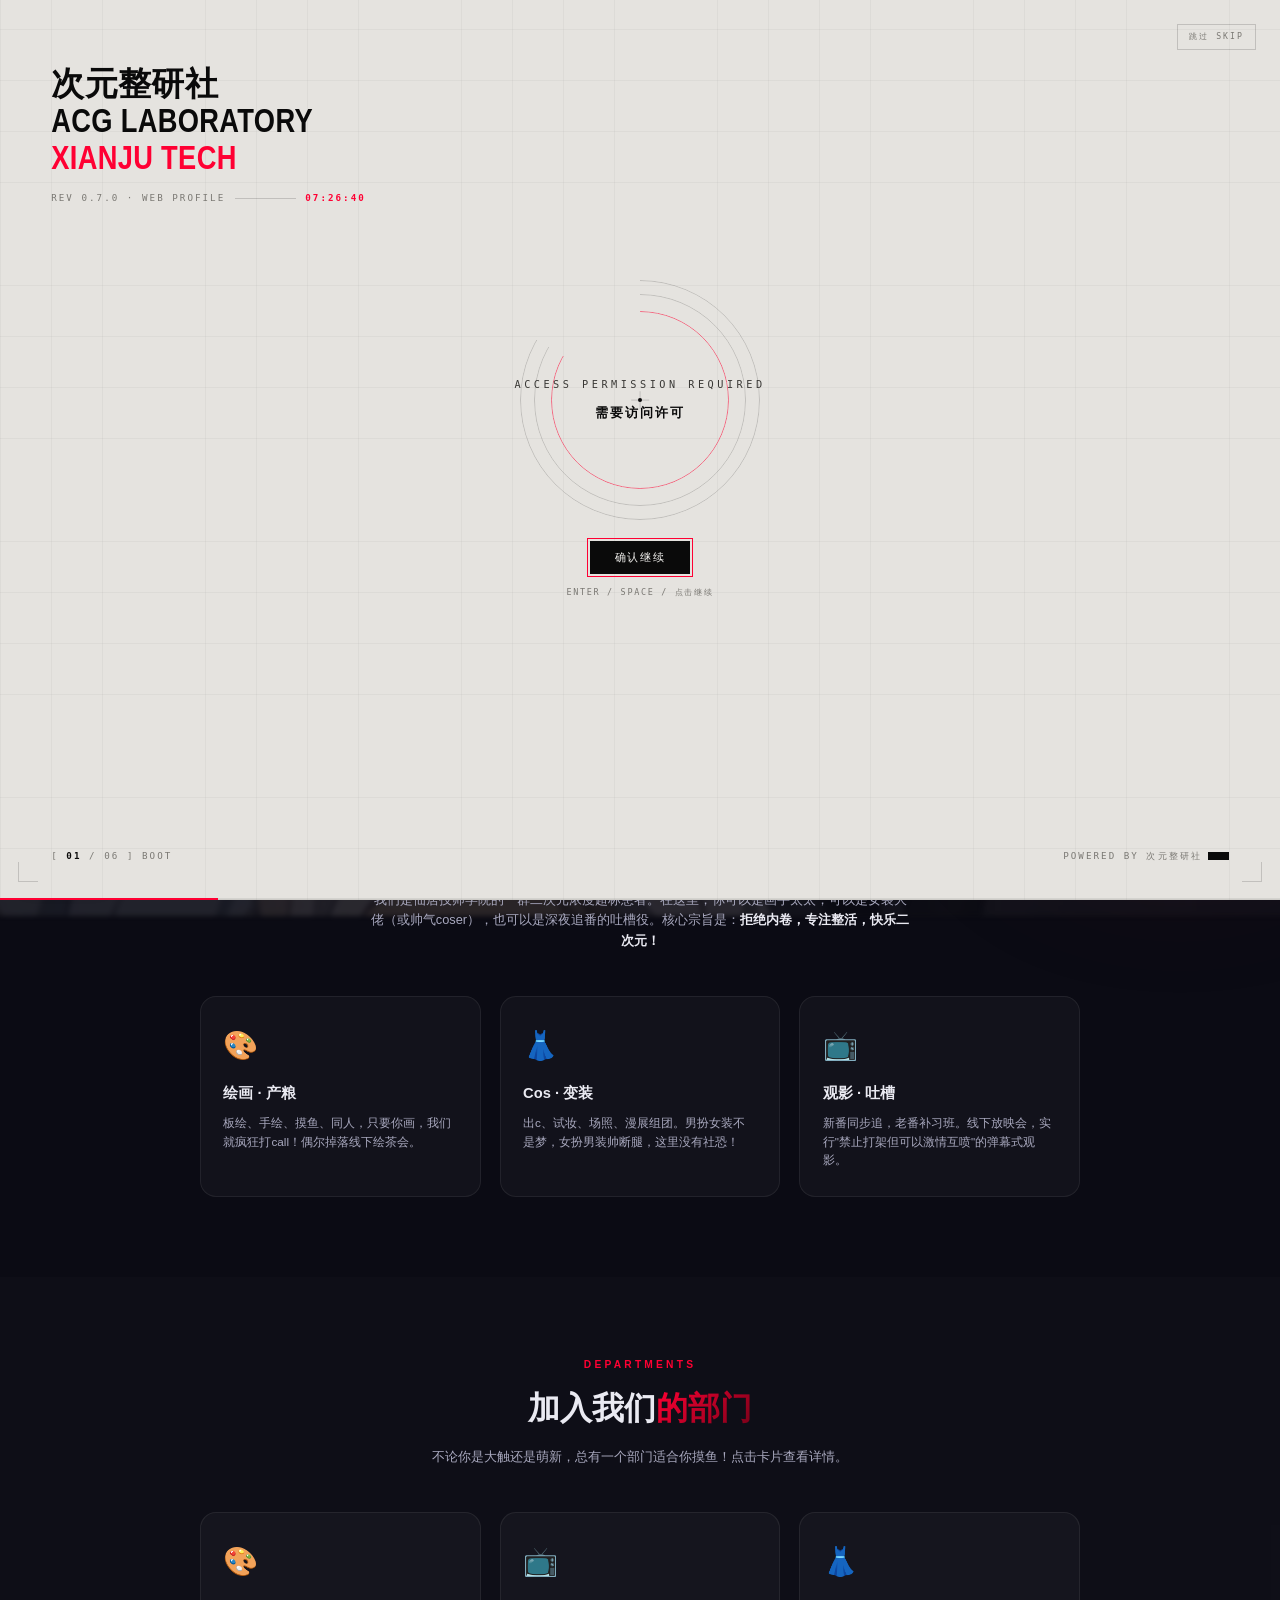
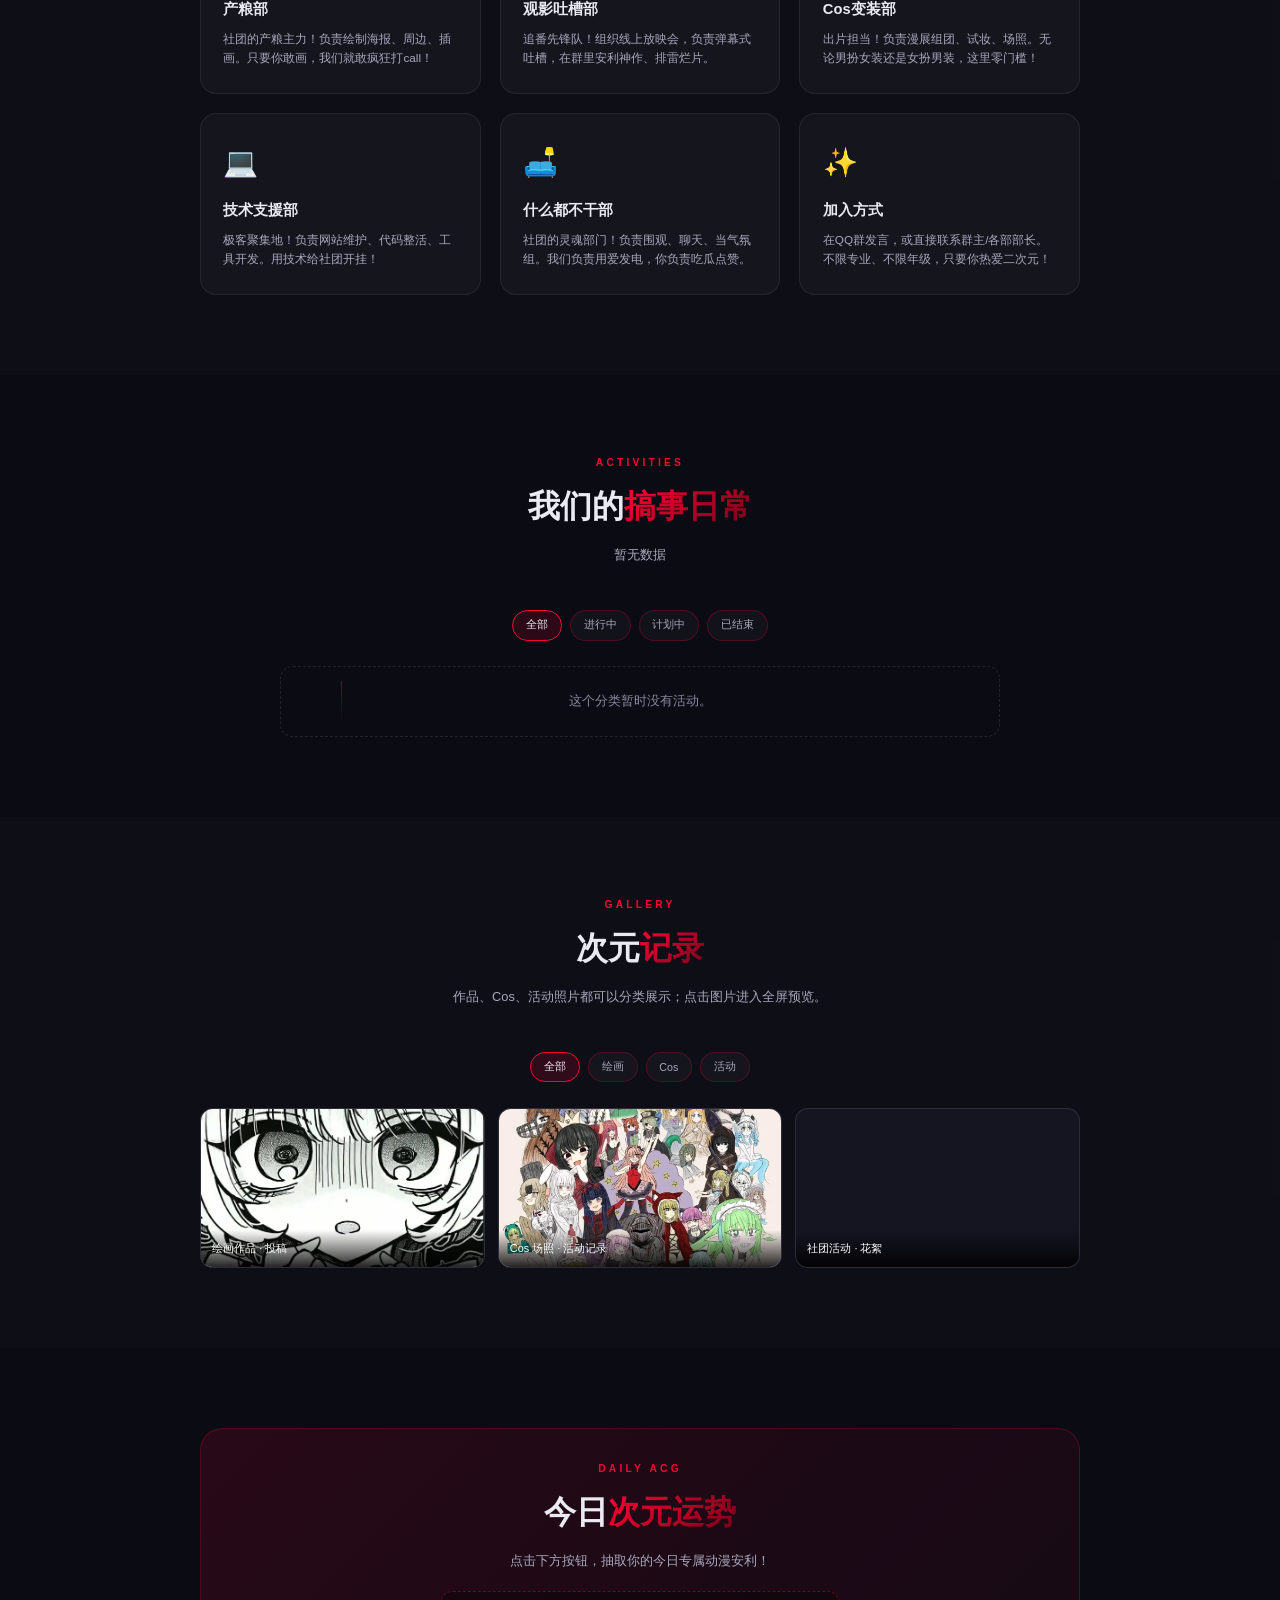
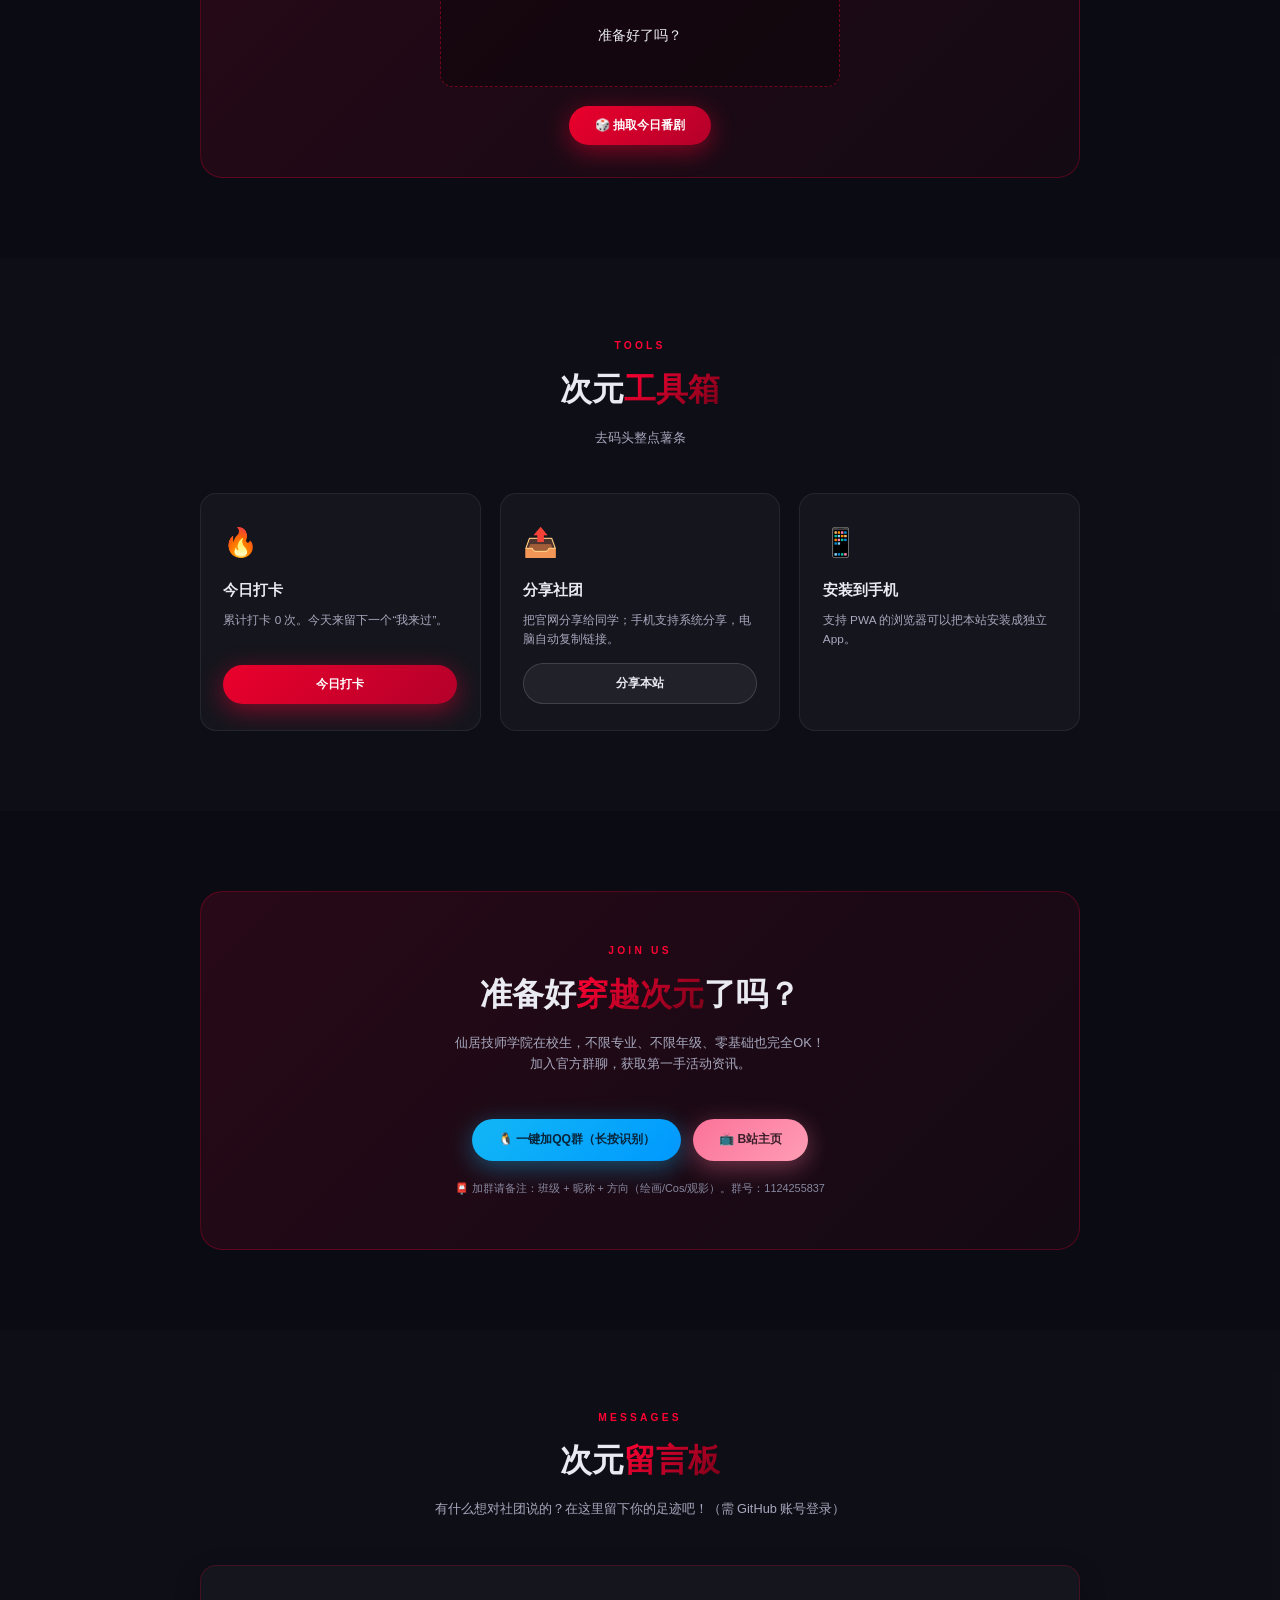
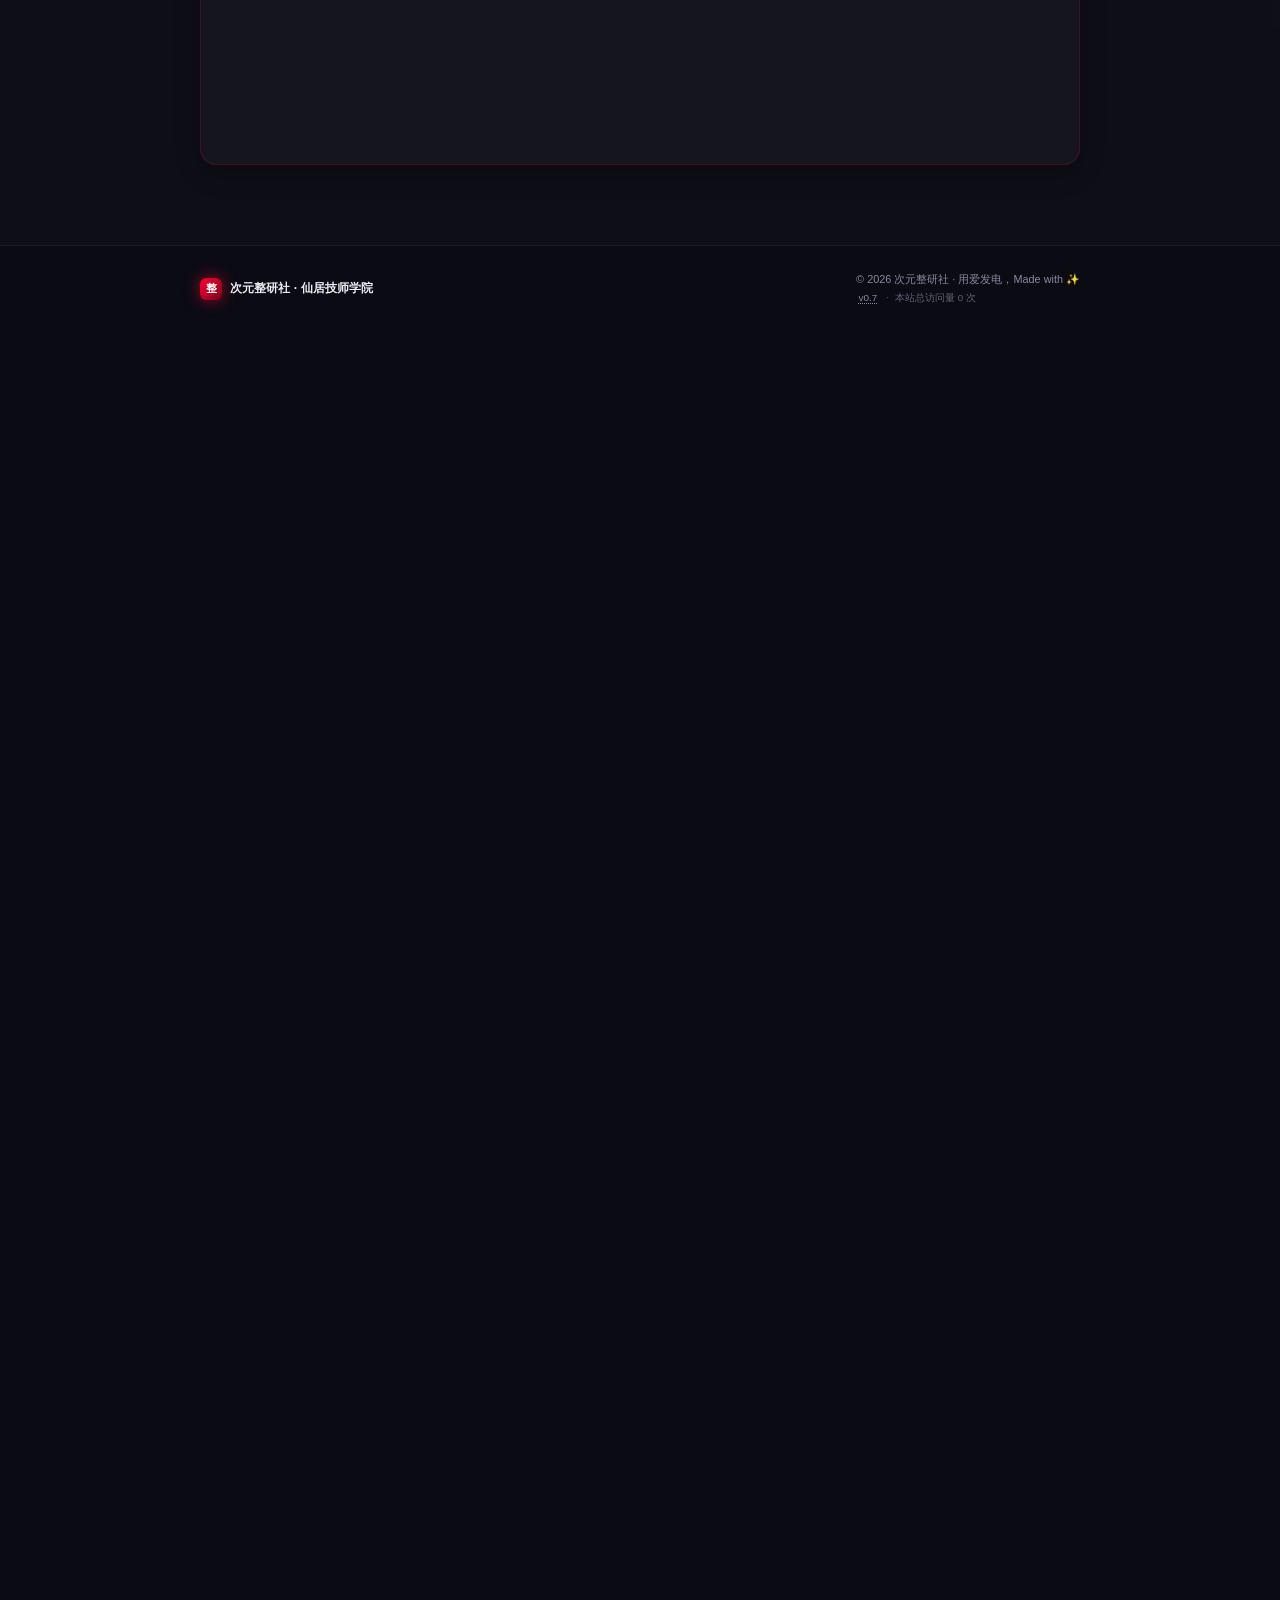
==== index.html @ bd902938 "Add files via upload" ====
<!DOCTYPE html>
<html lang="zh-CN" translate="no">
<head>
  <meta charset="UTF-8" />
  <meta name="viewport" content="width=device-width, initial-scale=1.0" />
  <meta name="google" content="notranslate">
  <title>次元整研社 | 仙居技师学院二次元文化研究社</title>
  <meta name="description" content="仙居技师学院二次元文化研究社——次元整研社。绘画、Cos、观影，用爱发电，专注整活！" />
  <meta name="robots" content="index,follow" />
  <link rel="canonical" href="https://acg-lab.xyz/" />

  <meta property="og:type" content="website" />
  <meta property="og:site_name" content="次元整研社" />
  <meta property="og:title" content="次元整研社 | 仙居技师学院二次元文化研究社" />
  <meta property="og:description" content="绘画、Cos、观影、技术共建，一个属于我们的次元基地。" />
  <meta property="og:url" content="https://acg-lab.xyz/" />
  <meta property="og:image" content="https://acg-lab.xyz/assets/images/bg.jpg" />
  <meta property="og:image:alt" content="次元整研社 · 社团主视觉" />
  <meta property="og:locale" content="zh_CN" />
  <meta name="twitter:card" content="summary_large_image" />
  <meta name="twitter:title" content="次元整研社 | 仙居技师学院二次元文化研究社" />
  <meta name="twitter:description" content="绘画、Cos、观影、技术共建，一个属于我们的次元基地。" />
  <meta name="twitter:image" content="https://acg-lab.xyz/assets/images/bg.jpg" />

  <meta name="theme-color" content="#0b0b14" />
  <meta name="mobile-web-app-capable" content="yes" />
  <meta name="apple-mobile-web-app-capable" content="yes" />
  <meta name="apple-mobile-web-app-title" content="次元整研社" />
  <meta name="apple-mobile-web-app-status-bar-style" content="black-translucent" />

  <link rel="manifest" href="manifest.webmanifest" />
  <link rel="icon" href="icon.svg" type="image/svg+xml" />
  <link rel="icon" href="assets/images/icon-192.png" sizes="192x192" type="image/png" />
  <link rel="apple-touch-icon" href="assets/images/apple-touch-icon.png" />

  <link rel="preconnect" href="https://cdn.jsdelivr.net" crossorigin />
  <link rel="dns-prefetch" href="https://cdn.jsdelivr.net" />
  <link rel="dns-prefetch" href="https://giscus.app" />
  <link rel="dns-prefetch" href="https://busuanzi.ibruce.info" />
  <link rel="dns-prefetch" href="https://cdn.bootcdn.net" />
  <link rel="dns-prefetch" href="https://unpkg.com" />

  <link rel="stylesheet" href="style.css" />

  <!-- 主题首屏防闪：在绘制前同步套用已保存主题，避免非默认主题先闪一下 EVA 红黑 -->
  <script>
    (function () {
      var THEME_COLORS = {
        eva: '#0b0b14', miku: '#071113', genshin: '#121020', sakura: '#1f1822', cyber: '#0a0a0a'
      };
      var key = 'eva';
      try { key = localStorage.getItem('acg_lab_theme') || 'eva'; } catch (_) {}
      if (!THEME_COLORS[key]) key = 'eva';
      document.documentElement.setAttribute('data-theme', key);
      var meta = document.querySelector('meta[name="theme-color"]');
      if (meta) meta.setAttribute('content', THEME_COLORS[key]);
    })();
  </script>
</head>
<body>
  <a class="skip-link" href="#main-content">跳到主要内容</a>

  <div class="bg-image"></div>
  <div class="bg-grid"></div>
  <div class="glow glow-1"></div>
  <div class="glow glow-2"></div>
  <div class="glow glow-3"></div>
  <canvas id="particles" aria-hidden="true"></canvas>

  <header class="nav" id="nav">
    <div class="nav-inner">
      <a href="#home" class="logo">
        <span class="logo-mark">整</span>
        <span class="logo-text">次元<em>整研社</em></span>
      </a>

      <nav class="nav-links" id="navLinks">
        <a href="#home">首页</a>
        <a href="#about">关于</a>
        <a href="#departments">部门</a>
        <a href="#activities">搞事</a>
        <a href="#gallery">画廊</a>
        <a href="#tools">工具</a>
        <a href="#join">加入</a>
        <a href="#comments">留言</a>
      </nav>

      <div class="nav-auth">
        <div class="theme-switcher">
          <button class="theme-toggle" id="themeToggle" title="切换主题" aria-label="切换主题" aria-expanded="false" aria-controls="themePanel">🎨</button>
          <div class="theme-panel" id="themePanel" role="dialog" aria-label="选择主题">
            <p class="theme-panel-title">选择主题</p>
            <button class="theme-option active" data-theme="eva">🟥 EVA 红黑</button>
            <button class="theme-option" data-theme="miku">🟩 初音未来</button>
            <button class="theme-option" data-theme="genshin">🟨 原神星空</button>
            <button class="theme-option" data-theme="sakura">🌸 樱花治愈</button>
            <button class="theme-option" data-theme="cyber">⚡ 赛博朋克</button>
          </div>
        </div>

        <button class="btn btn-sm btn-ghost developer-btn" id="developerBtn" type="button">🛠️ 网站贡献者</button>
        <button class="btn btn-sm btn-primary" id="loginBtn">我的名片</button>
        <div class="user-info" id="userInfo" style="display:none;">
          <span class="user-avatar" id="userAvatar">👤</span>
          <span class="user-name" id="userNameDisplay">旅行者</span>
          <button class="btn-logout" id="logoutBtn" title="退出登录">✕</button>
        </div>
      </div>

      <button class="nav-toggle" id="navToggle" aria-label="打开菜单" aria-expanded="false">
        <span></span><span></span><span></span>
      </button>
    </div>
  </header>

  <main id="main-content">
    <section class="hero" id="home">
      <div class="hero-inner">
        <p class="hero-badge reveal">✨ 仙居技师学院 · 二次元文化研究社</p>
        <h1 class="hero-title reveal"><span class="grad">次元整研社</span></h1>
        <p class="hero-sub reveal">绘画 · Cos · 观影 · 专注整活<br />用爱发电，不负热爱，这里是我们共同的次元基地！</p>
        <div class="hero-actions reveal">
          <a href="#join" class="btn btn-primary">申请入社</a>
          <a href="#activities" class="btn btn-ghost">看看我们在搞什么</a>
        </div>
        <div class="hero-stats reveal">
          <div class="stat"><strong data-count="19">0</strong><span>在册同好</span></div>
          <div class="stat"><strong data-count="1">0</strong><span>年度整活</span></div>
          <div class="stat"><strong data-count="5">0</strong><span>特色部门</span></div>
        </div>
      </div>
    </section>

    <section class="section" id="about">
      <div class="container">
        <p class="section-label reveal">ABOUT US</p>
        <h2 class="section-title reveal">什么是<span class="grad">次元整研社</span>？</h2>
        <p class="section-desc reveal">我们是仙居技师学院的一群二次元浓度超标患者。在这里，你可以是画手太太，可以是女装大佬（或帅气coser），也可以是深夜追番的吐槽役。核心宗旨是：<strong>拒绝内卷，专注整活，快乐二次元！</strong></p>
        <div class="grid grid-3">
          <article class="card reveal"><div class="card-icon">🎨</div><h3>绘画 · 产粮</h3><p>板绘、手绘、摸鱼、同人，只要你画，我们就疯狂打call！偶尔掉落线下绘茶会。</p></article>
          <article class="card reveal"><div class="card-icon">👗</div><h3>Cos · 变装</h3><p>出c、试妆、场照、漫展组团。男扮女装不是梦，女扮男装帅断腿，这里没有社恐！</p></article>
          <article class="card reveal"><div class="card-icon">📺</div><h3>观影 · 吐槽</h3><p>新番同步追，老番补习班。线下放映会，实行"禁止打架但可以激情互喷"的弹幕式观影。</p></article>
        </div>
      </div>
    </section>

    <section class="section section-alt" id="departments">
      <div class="container">
        <p class="section-label reveal">DEPARTMENTS</p>
        <h2 class="section-title reveal">加入我们<span class="grad">的部门</span></h2>
        <p class="section-desc reveal">不论你是大触还是萌新，总有一个部门适合你摸鱼！点击卡片查看详情。</p>
        <div class="grid grid-3">
          <article class="card reveal dept-card" data-dept="产粮部"><div class="card-icon">🎨</div><h3>产粮部</h3><p>社团的产粮主力！负责绘制海报、周边、插画。只要你敢画，我们就敢疯狂打call！</p></article>
          <article class="card reveal dept-card" data-dept="观影吐槽部"><div class="card-icon">📺</div><h3>观影吐槽部</h3><p>追番先锋队！组织线上放映会，负责弹幕式吐槽，在群里安利神作、排雷烂片。</p></article>
          <article class="card reveal dept-card" data-dept="Cos变装部"><div class="card-icon">👗</div><h3>Cos变装部</h3><p>出片担当！负责漫展组团、试妆、场照。无论男扮女装还是女扮男装，这里零门槛！</p></article>
          <article class="card reveal dept-card" data-dept="技术支援部"><div class="card-icon">💻</div><h3>技术支援部</h3><p>极客聚集地！负责网站维护、代码整活、工具开发。用技术给社团开挂！</p></article>
          <article class="card reveal dept-card" data-dept="什么都不干部"><div class="card-icon">🛋️</div><h3>什么都不干部</h3><p>社团的灵魂部门！负责围观、聊天、当气氛组。我们负责用爱发电，你负责吃瓜点赞。</p></article>
          <article class="card reveal dept-card" data-dept="加入方式"><div class="card-icon">✨</div><h3>加入方式</h3><p>在QQ群发言，或直接联系群主/各部部长。不限专业、不限年级，只要你热爱二次元！</p></article>
        </div>
      </div>
    </section>

    <section class="section" id="activities">
      <div class="container">
        <p class="section-label reveal">ACTIVITIES</p>
        <h2 class="section-title reveal">我们的<span class="grad">搞事日常</span></h2>
        <p class="section-desc reveal">暂无数据</p>
        <div class="activity-toolbar reveal" role="toolbar" aria-label="活动筛选">
          <button class="filter-btn active" data-activity-filter="all">全部</button>
          <button class="filter-btn" data-activity-filter="进行中">进行中</button>
          <button class="filter-btn" data-activity-filter="计划中">计划中</button>
          <button class="filter-btn" data-activity-filter="已结束">已结束</button>
        </div>
        <div id="activity-list" class="activity-list" aria-live="polite"></div>
      </div>
    </section>

    <section class="section section-alt" id="gallery">
      <div class="container">
        <p class="section-label reveal">GALLERY</p>
        <h2 class="section-title reveal">次元<span class="grad">记录</span></h2>
        <p class="section-desc reveal">作品、Cos、活动照片都可以分类展示；点击图片进入全屏预览。</p>
        <div class="gallery-toolbar reveal" role="toolbar" aria-label="画廊筛选">
          <button class="filter-btn active" data-gallery-filter="all">全部</button>
          <button class="filter-btn" data-gallery-filter="绘画">绘画</button>
          <button class="filter-btn" data-gallery-filter="Cos">Cos</button>
          <button class="filter-btn" data-gallery-filter="活动">活动</button>
        </div>
        <div class="gallery-grid reveal" id="galleryGrid">
          <button class="gallery-item" type="button" data-gallery-category="绘画" aria-label="查看绘画作品"><picture><source srcset="assets/images/gallery1.webp" type="image/webp"><img src="assets/images/gallery1.jpg" alt="绘画作品" loading="lazy" decoding="async" width="1257" height="1613"></picture><span>绘画作品 · 投稿</span></button>
          <button class="gallery-item" type="button" data-gallery-category="Cos" aria-label="查看 Cos 场照"><picture><source srcset="assets/images/gallery2.webp" type="image/webp"><img src="assets/images/gallery2.jpg" alt="Cos场照" loading="lazy" decoding="async" width="960" height="1283"></picture><span>Cos 场照 · 活动记录</span></button>
          <button class="gallery-item" type="button" data-gallery-category="活动" aria-label="查看活动留影"><picture><source srcset="assets/images/gallery3.webp" type="image/webp"><img src="assets/images/gallery3.jpg" alt="活动留影" loading="lazy" decoding="async" width="1259" height="1354"></picture><span>社团活动 · 花絮</span></button>
        </div>
        <div class="empty-state" id="galleryEmpty" hidden>这个分类暂时还没有内容，欢迎投稿！</div>
      </div>
    </section>

    <section class="section" id="daily">
      <div class="container">
        <div class="join-box reveal" style="padding: 40px 24px;">
          <p class="section-label">DAILY ACG</p>
          <h2 class="section-title">今日<span class="grad">次元运势</span></h2>
          <p class="section-desc" style="margin-bottom: 24px;">点击下方按钮，抽取你的今日专属动漫安利！</p>
          <div id="daily-acg-box" style="background: rgba(0,0,0,.3); padding: 24px; border-radius: 16px; border: 1px dashed rgba(var(--primary-rgb), .4); margin: 0 auto; max-width: 500px; min-height: 120px; display: flex; flex-direction: column; justify-content: center; align-items: center;">
            <p id="daily-acg-text" style="font-size: 1.1rem; color: var(--text-main); text-align: center;">准备好了吗？</p>
            <p id="daily-acg-author" style="font-size: .85rem; color: var(--text-dim); margin-top: 8px;"></p>
          </div>
          <button id="daily-acg-btn" class="btn btn-primary" style="margin-top: 24px;">🎲 抽取今日番剧</button>
        </div>
      </div>
    </section>

    <section class="section section-alt" id="tools">
      <div class="container">
        <p class="section-label reveal">TOOLS</p>
        <h2 class="section-title reveal">次元<span class="grad">工具箱</span></h2>
        <p class="section-desc reveal">去码头整点薯条</p>
        <div class="grid grid-3">
          <article class="card reveal tool-card"><div class="card-icon">🔥</div><h3>今日打卡</h3><p id="checkinText">今天还没有打卡，来留下一个“我来过”。</p><button class="btn btn-primary" id="checkinBtn">今日打卡</button></article>
          <article class="card reveal tool-card"><div class="card-icon">📤</div><h3>分享社团</h3><p>把官网分享给同学；手机支持系统分享，电脑自动复制链接。</p><button class="btn btn-ghost" id="shareBtn">分享本站</button></article>
          <article class="card reveal tool-card"><div class="card-icon">📱</div><h3>安装到手机</h3><p id="installText">支持 PWA 的浏览器可以把本站安装成独立 App。</p><button class="btn btn-ghost" id="installBtn" hidden>安装本站</button></article>
        </div>
      </div>
    </section>

    <section class="section" id="join">
      <div class="container">
        <div class="join-box reveal">
          <p class="section-label">JOIN US</p>
          <h2 class="section-title">准备好<span class="grad">穿越次元</span>了吗？</h2>
          <p class="section-desc">仙居技师学院在校生，不限专业、不限年级、零基础也完全OK！<br />加入官方群聊，获取第一手活动资讯。</p>
          <div class="social-matrix">
            <a href="assets/images/qq-group.webp" target="_blank" rel="noopener noreferrer" class="btn btn-qq">🐧 一键加QQ群（长按识别）</a>
            <a href="https://space.bilibili.com/485506870" target="_blank" rel="noopener noreferrer" class="btn btn-bilibili">📺 B站主页</a>
          </div>
          <p class="join-note">📮 加群请备注：班级 + 昵称 + 方向（绘画/Cos/观影）。群号：1124255837</p>
        </div>
      </div>
    </section>

    <section class="section section-alt" id="comments">
      <div class="container">
        <p class="section-label reveal">MESSAGES</p>
        <h2 class="section-title reveal">次元<span class="grad">留言板</span></h2>
        <p class="section-desc reveal">有什么想对社团说的？在这里留下你的足迹吧！（需 GitHub 账号登录）</p>
        <div class="giscus-container reveal" style="margin-top: 40px;">
          <script src="https://giscus.app/client.js"
            data-repo="THth6699/THth6699.github.io"
            data-repo-id="R_kgDOUlDihw"
            data-category="Announcements"
            data-category-id="DIC_kwDOUlDih84DGNsG"
            data-mapping="pathname"
            data-strict="0"
            data-reactions-enabled="1"
            data-emit-metadata="0"
            data-input-position="top"
            data-theme="dark_dimmed"
            data-lang="zh-CN"
            crossorigin="anonymous"
            async>
          </script>
        </div>
      </div>
    </section>
  </main>

  <button class="back-top" id="backTop" aria-label="返回顶部">↑</button>
  <div class="scroll-progress" id="scrollProgress" aria-hidden="true"></div>

  <footer class="footer">
    <div class="container footer-inner">
      <div class="footer-brand">
        <span class="logo-mark small">整</span>
        <span>次元整研社 · 仙居技师学院</span>
      </div>
      <p class="footer-copy">
        © <span id="year">2026</span> 次元整研社 · 用爱发电，Made with ✨ <br>
        <button class="version-link" id="devCenterFooterBtn" type="button" aria-label="打开网站开发者中心">v0.7</button>
        <span class="footer-dot">·</span>
        <span id="busuanzi_container_site_pv" style="font-size:0.75rem; opacity:0.7;">本站总访问量 <span id="busuanzi_value_site_pv">0</span> 次</span>
      </p>
    </div>
  </footer>

  <!-- 网站开发者中心 -->
  <div class="modal-overlay" id="devCenterModal" role="dialog" aria-modal="true" aria-labelledby="devCenterTitle">
    <div class="modal-card dev-center-card">
      <button class="modal-close" id="devCenterClose" aria-label="关闭网站开发者中心">✕</button>
      <div class="modal-header">
        <p class="section-label">DEVELOPER CENTER · v0.7</p>
        <h2 id="devCenterTitle">网站开发者中心</h2>
        <p class="modal-subtitle">这里记录本站的技术栈、更新历史与运行状态。</p>
      </div>
      <div class="dev-center-grid">
        <article class="dev-panel dev-panel-wide"><div class="dev-panel-title">🧩 技术栈</div><div class="tech-tags"><span>HTML</span><span>CSS</span><span>JavaScript</span><span>GitHub Pages</span><span>PWA</span></div></article>
        <article class="dev-panel"><div class="dev-panel-title">📅 更新日志</div><div class="changelog">
          <div class="changelog-item"><strong>v0.7</strong><span>开屏动画重做：黑幕标识 → 过曝洗白 → 暖白「技术档案」底板 → 五步授权 → 色散故障揭幕。支持点击 / Enter 确认、右上角跳过、Esc 退出，终幕读取你的次元名片昵称，并加入现场合成的轻音效（不含任何音频文件）。</span></div>
          <div class="changelog-item"><strong>v0.6</strong><span>修复 PWA 无法安装（补回 manifest 引用与图标）、修好「安装本站」与调试面板的显示开关；修正搜索引擎与分享卡片信息；补齐按钮对比度、键盘操作与滚动锁；图片转 WebP，体积减少约 69%。</span></div>
          <div class="changelog-item"><strong>v0.5</strong><span>更丝滑的动画，添加首屏入站动画。</span></div>
          <div class="changelog-item"><strong>v0.4</strong><span>增加音乐侧边栏，一起来投稿你喜欢的音乐吧！</span></div>
          <div class="changelog-item"><strong>v0.3</strong><span>新增隐藏式开发者中心、运行状态检测与快捷键入口。</span></div>
          <div class="changelog-item"><strong>v0.2</strong><span>完成 GitHub Pages 生产化基础、PWA、SEO、移动端与交互优化。</span></div>
          <div class="changelog-item"><strong>持续更新</strong><span>后续功能、内容与社团资料将在这里持续记录。</span></div>
        </div></article>
        <article class="dev-panel"><div class="dev-panel-title">📊 网站状态</div><div class="status-list">
          <div><span>PWA</span><strong id="devPwaStatus">检测中…</strong></div>
          <div><span>Service Worker</span><strong id="devSwStatus">检测中…</strong></div>
          <div><span>当前主题</span><strong id="devThemeStatus">检测中…</strong></div>
          <div><span>浏览器</span><strong id="devBrowserStatus">检测中…</strong></div>
        </div></article>
        <article class="dev-panel"><div class="dev-panel-title">🔗 项目地址</div><p>本站源码与部署均基于 GitHub Pages。</p><a class="btn btn-ghost dev-link" href="https://github.com/THth6699/THth6699.github.io" target="_blank" rel="noopener noreferrer">打开 GitHub 仓库 ↗</a></article>
        <article class="dev-panel"><div class="dev-panel-title">🐛 问题反馈</div><p>发现 Bug、页面错误或有功能建议，可以直接提交 Issue。</p><a class="btn btn-ghost dev-link" href="https://github.com/THth6699/THth6699.github.io/issues/new" target="_blank" rel="noopener noreferrer">提交 Bug / 建议 ↗</a></article>
        <article class="dev-panel dev-panel-wide easter-panel"><div class="dev-panel-title">💻 开发者彩蛋</div><p>电脑端按下 <kbd>Ctrl</kbd> + <kbd>Shift</kbd> + <kbd>D</kbd>，可以快速打开开发者中心。</p><p class="dev-hint">另外，连续点击页脚版本号 5 次也可以触发彩蛋。</p></article>
        <article class="dev-panel dev-panel-wide" id="devDebugPanel">
          <div class="dev-panel-title">🔐 开发者模式</div>
          <div class="debug-toolbar">
            <button class="btn btn-primary" id="devModeToggle" type="button">开启开发者模式</button>
            <button class="btn btn-ghost" id="devRefreshStatus" type="button">刷新状态</button>
          </div>
          <div class="debug-output" id="devDebugOutput" hidden>
            <div><span>主题</span><code id="debugTheme">-</code></div>
            <div><span>屏幕尺寸</span><code id="debugViewport">-</code></div>
            <div><span>设备像素比</span><code id="debugDpr">-</code></div>
            <div><span>在线状态</span><code id="debugOnline">-</code></div>
            <div><span>Service Worker</span><code id="debugSw">-</code></div>
            <div><span>缓存状态</span><code id="debugCache">-</code></div>
            <div><span>当前页面</span><code id="debugPath">-</code></div>
            <div><span>User Agent</span><code id="debugUa">-</code></div>
          </div>
        </article>
      </div>
      <p class="developer-note">© 2026 次元整研社 · Developer Center</p>
    </div>
  </div>

  <!-- 次元名片 -->
  <div class="modal-overlay" id="authModal" role="dialog" aria-modal="true" aria-labelledby="modalTitle">
    <div class="modal-card">
      <button class="modal-close" id="modalClose" aria-label="关闭名片窗口">✕</button>
      <div class="modal-header"><h2 id="modalTitle">我的次元名片</h2><p class="modal-subtitle">仅保存在你的浏览器本地，不需要账号或密码</p></div>
      <form id="authForm">
        <div class="input-group"><label for="authUsername">你的昵称</label><input type="text" id="authUsername" placeholder="例如：旅行者" maxlength="24" autocomplete="nickname" required /></div>
        <div class="input-group"><label for="authDirection">你的主攻方向</label><select id="authDirection">
          <option value="绘画">🎨 绘画 / 产粮</option>
          <option value="Cos">👗 Cos / 变装</option>
          <option value="观影">📺 观影 / 吐槽</option>
          <option value="技术">💻 技术 / 网站</option>
          <option value="全能">✨ 全能 / 整活</option>
        </select></div>
        <button type="submit" class="btn btn-primary btn-block" id="submitAuthBtn">保存名片</button>
      </form>
      <div class="modal-footer"><span>提示：清除浏览器站点数据后，名片也会被清除。</span></div>
    </div>
  </div>

  <!-- 网站贡献者 -->
  <div class="modal-overlay" id="developerModal" role="dialog" aria-modal="true" aria-labelledby="developerModalTitle">
    <div class="modal-card developer-card">
      <button class="modal-close" id="developerModalClose" aria-label="关闭网站贡献者">✕</button>
      <div class="modal-header"><p class="section-label">CONTRIBUTORS</p><h2 id="developerModalTitle">网站贡献者</h2><p class="modal-subtitle">感谢每一位为次元整研社网站建设提供支持的人。</p></div>
      <div class="developer-grid">
        <article class="developer-role"><div class="developer-avatar">👑</div><div><span>站长</span><h3>时空裂缝站长</h3><p>负责网站整体建设、内容与运营。</p></div></article>
        <article class="developer-role"><div class="developer-avatar">💻</div><div><span>主要技术员</span><h3>期待你的帮助</h3><p>负责前端开发、维护与技术支持。</p></div></article>
        <article class="developer-role"><div class="developer-avatar">🤖</div><div><span>AI</span><h3>ChatGPT、DeepSeek</h3><p>参与网站代码优化、功能设计与开发辅助。</p></div></article>
        <article class="developer-role"><div class="developer-avatar">✨</div><div><span>其他贡献者</span><h3>待填写</h3><p>感谢参与设计、内容、测试、维护及其他工作的每一位成员。</p></div></article>
      </div>
      <p class="developer-note">© 2026 次元整研社 · 网站贡献者名单</p>
    </div>
  </div>

  <!-- 部门详情 -->
  <div class="modal-overlay" id="deptModal">
    <div class="modal-card" style="max-width: 600px; text-align: left;">
      <button class="modal-close" id="deptModalClose" aria-label="关闭部门详情">✕</button>
      <div class="modal-header" style="text-align: center;">
        <div id="deptModalIcon" style="font-size: 3rem; margin-bottom: 10px;"></div>
        <h2 id="deptModalTitle" style="font-size: 1.8rem; color: var(--primary);"></h2>
      </div>
      <div id="deptModalContent" style="color: var(--text-muted); line-height: 1.8; font-size: 0.95rem; margin-bottom: 24px;"></div>
      <div style="text-align: center;"><a href="#join" class="btn btn-primary" id="deptJoinBtn">加入这个部门</a></div>
    </div>
  </div>

  <!-- 🎵 音乐侧边栏 -->
  <div class="music-side" id="musicSide">
    <button class="ms-tab" id="msTab" aria-label="音乐播放器" aria-expanded="false">
      <span class="ms-tab-icon" id="msTabIcon">🎵</span>
    </button>
    <div class="ms-drawer" id="msDrawer" role="dialog" aria-label="音乐播放器">
      <div class="ms-head">
        <span>🎵 次元电台</span>
        <button class="ms-close" id="msClose" aria-label="收起">›</button>
      </div>
      <div class="ms-cover"><span id="msCover">🎧</span></div>
      <div class="ms-meta">
        <div class="ms-name" id="msName">等待播放…</div>
        <div class="ms-artist" id="msArtist">—</div>
      </div>
      <div class="ms-bar">
        <span id="msNow">0:00</span>
        <input type="range" class="ms-seek" id="msSeek" min="0" max="100" value="0" step="0.1" aria-label="播放进度">
        <span id="msTotal">0:00</span>
      </div>
      <div class="ms-btns">
        <button class="ms-btn" id="msPrev" aria-label="上一首">⏮</button>
        <button class="ms-btn ms-play" id="msPlay" aria-label="播放">▶</button>
        <button class="ms-btn" id="msNext" aria-label="下一首">⏭</button>
      </div>
      <audio id="msAudio" preload="metadata"></audio>
    </div>
  </div>

  <script defer src="main.js"></script>
  <script defer src="https://busuanzi.ibruce.info/busuanzi/2.3/busuanzi.pure.mini.js"></script>

  <!-- ===== 🔍 页面缩放控件（唯一实现，逻辑在 main.js） ===== -->
  <div class="zoom-controls" id="zoomControls" role="group" aria-label="页面缩放">
    <button type="button" id="zoomOut" aria-label="缩小页面" title="缩小">−</button>
    <span class="zoom-value" id="zoomValue" aria-live="polite">100%</span>
    <button type="button" id="zoomIn" aria-label="放大页面" title="放大">＋</button>
  </div>
</body>
</html>
---- style.css ----
/* ===================================================================
   🎨 主题配置区
   =================================================================== */
:root {
  --primary: #ff0033;
  --primary-rgb: 255, 0, 51;
  --secondary: #7a0019;
  --secondary-rgb: 122, 0, 25;
  --accent: #00e5ff;
  --accent-rgb: 0, 229, 255;
  --bg-color: #0b0b14;
  --bg-rgb: 11, 11, 20;
  --modal-bg: #151522;
  --text-main: #eaeaf2;
  --text-muted: #a8a8be;
  --text-dim: #8888a0;
  --primary-light: #ff8080;
  /* 按钮渐变的两个端点与前景色。刻意与 --primary/--secondary 解耦：
     主题色用在标题/描边等处可以很亮，但按钮要承载文字，必须保证对比度 >= 4.5:1 */
  --btn-grad-from: #eb002c;
  --btn-grad-to: #b3002a;
  --on-primary: #ffffff;
}

/* ===== 各主题的按钮前景色与渐变端点 =====
   取值按 WCAG 2.1 相对亮度公式实算，渐变两端对前景色的对比度都 >= 4.5:1。
   用属性选择器而非 JS，配合 <head> 中的同步脚本可在首屏绘制前生效，顺带消除主题闪烁。 */
html[data-theme="eva"]     { --btn-grad-from: #eb002c; --btn-grad-to: #b3002a; --on-primary: #ffffff; }
html[data-theme="miku"]    { --btn-grad-from: #39c5bb; --btn-grad-to: #2aa79f; --on-primary: #06282a; }
html[data-theme="genshin"] { --btn-grad-from: #ffcc00; --btn-grad-to: #e6b800; --on-primary: #241c38; }
html[data-theme="sakura"]  { --btn-grad-from: #ff9db5; --btn-grad-to: #f7a8c0; --on-primary: #3a2230; }
html[data-theme="cyber"]   { --btn-grad-from: #fcee0a; --btn-grad-to: #e0d409; --on-primary: #141414; }

/* ===== [hidden] 兜底 =====
   作者样式里的 .btn{display:inline-block} / .debug-output{display:grid} 会盖过 UA 的
   [hidden]{display:none}，导致 #installBtn 与 #devDebugOutput 明明带 hidden 却一直显示、点了没反应。 */
[hidden] { display: none !important; }

/* ===== 基础重置 ===== */
* { margin: 0; padding: 0; box-sizing: border-box; }
html { scroll-behavior: smooth; scroll-padding-top: 84px; }
body {
  font-family: -apple-system, BlinkMacSystemFont, "Segoe UI", "PingFang SC", "Microsoft YaHei", sans-serif;
  background: var(--bg-color);
  color: var(--text-main);
  overflow-x: hidden;
  line-height: 1.6;
  -webkit-font-smoothing: antialiased;
  text-rendering: optimizeLegibility;
}
a { text-decoration: none; color: inherit; }
ul { list-style: none; }
img { max-width: 100%; display: block; }

/* ===== 背景层 ===== */
.bg-image {
  /* inset 用负值向外扩：blur 会把边缘向内外扩散，如果贴齐视口四边会露出一圈透明"底边" */
  position: fixed; inset: -20px; z-index: -1;
  /* image-set 让支持 WebP 的浏览器（几乎所有现代浏览器）拿到 130KB 的版本，
     不支持时自动回退到 477KB 的 JPEG */
  background-image: url('assets/images/bg.jpg');
  background-image: image-set(
    url('assets/images/bg.webp') type('image/webp'),
    url('assets/images/bg.jpg') type('image/jpeg')
  );
  background-size: cover; background-position: center;
  background-repeat: no-repeat;
  opacity: 0.20; filter: blur(3px);
}
.bg-grid {
  position: fixed; inset: 0;
  background-image: linear-gradient(rgba(255,255,255,.03) 1px, transparent 1px), linear-gradient(90deg, rgba(255,255,255,.03) 1px, transparent 1px);
  background-size: 50px 50px;
  pointer-events: none; z-index: 0;
}
.glow {
  position: fixed; border-radius: 50%;
  filter: blur(120px); opacity: .35;
  pointer-events: none; z-index: 0;
  animation: float 10s ease-in-out infinite alternate;
}
.glow-1 { width: 400px; height: 400px; background: var(--primary); top: -100px; left: -100px; }
.glow-2 { width: 350px; height: 350px; background: var(--secondary); bottom: 10%; right: -50px; animation-delay: -3s; }
.glow-3 { width: 300px; height: 300px; background: var(--accent); top: 40%; left: 30%; animation-delay: -6s; opacity: .2; }
@keyframes float {
  0% { transform: translate(0, 0) scale(1); }
  100% { transform: translate(30px, -30px) scale(1.1); }
}
#particles { position: fixed; inset: 0; pointer-events: none; z-index: 1; }

/* ===== 导航栏 ===== */
.nav { position: fixed; top: 0; left: 0; right: 0; z-index: 100; transition: background .3s, backdrop-filter .3s; }
.nav.scrolled { background: rgba(var(--bg-rgb), .75); backdrop-filter: blur(16px); border-bottom: 1px solid rgba(255,255,255,.06); }
.nav-inner { max-width: 1100px; margin: 0 auto; padding: 16px 24px; display: flex; align-items: center; justify-content: space-between; }
.logo { display: flex; align-items: center; gap: 10px; font-weight: 800; font-size: 1.2rem; }
.logo-mark { width: 34px; height: 34px; border-radius: 10px; background: linear-gradient(135deg, var(--primary), var(--secondary)); display: grid; place-items: center; font-size: 1rem; color: #fff; box-shadow: 0 0 18px rgba(var(--primary-rgb), .6); }
.logo-mark.small { width: 28px; height: 28px; border-radius: 8px; font-size: .85rem; }
.logo-text em { font-style: normal; color: var(--primary); }
.nav-links { display: flex; gap: 28px; font-size: .95rem; font-weight: 500; }
.nav-links a { color: var(--text-muted); transition: color .2s; position: relative; }
.nav-links a:hover { color: #fff; }
.nav-links a::after { content: ""; position: absolute; left: 0; bottom: -4px; width: 0; height: 2px; background: linear-gradient(90deg, var(--primary), var(--secondary)); transition: width .3s; }
.nav-links a:hover::after { width: 100%; }
.nav-toggle { display: none; background: none; border: none; cursor: pointer; flex-direction: column; gap: 5px; }
.nav-toggle span { display: block; width: 22px; height: 2px; background: #fff; border-radius: 2px; transition: .3s; }

/* ===== 登录区域 ===== */
.nav-auth { display: flex; align-items: center; gap: 10px; margin-left: 20px; }
.btn-sm { padding: 8px 16px; font-size: 0.85rem; }
.user-info { display: flex; align-items: center; gap: 8px; background: rgba(var(--primary-rgb), .15); padding: 4px 12px; border-radius: 999px; border: 1px solid rgba(var(--primary-rgb), .3); }
.user-avatar { font-size: 1.1rem; }
.user-name { font-size: 0.85rem; font-weight: 700; color: var(--primary-light); max-width: 80px; overflow: hidden; text-overflow: ellipsis; white-space: nowrap; }
.btn-logout { background: none; border: none; color: var(--text-dim); cursor: pointer; font-size: 0.8rem; padding: 2px; transition: color .2s; }
.btn-logout:hover { color: var(--primary); }

/* ===== 主题切换器 ===== */
.theme-switcher { position: relative; }
.theme-toggle { width: 38px; height: 38px; border-radius: 50%; border: 1px solid rgba(255,255,255,.15); background: rgba(255,255,255,.05); color: #fff; cursor: pointer; font-size: 1rem; transition: all .3s; display: grid; place-items: center; }
.theme-toggle:hover { border-color: var(--primary); transform: rotate(30deg); }
.theme-panel { position: absolute; top: 48px; right: 0; width: 180px; padding: 12px; background: var(--modal-bg); border: 1px solid rgba(var(--primary-rgb), .3); border-radius: 14px; box-shadow: 0 10px 30px rgba(0,0,0,.5); opacity: 0; visibility: hidden; pointer-events: none; transform: translateY(-10px); transition: opacity .3s, visibility .3s, transform .3s; z-index: 150; }
.theme-panel.open { opacity: 1; visibility: visible; pointer-events: auto; transform: translateY(0); }
.theme-panel-title { font-size: .75rem; color: var(--text-dim); margin-bottom: 8px; letter-spacing: 1px; }
.theme-option { display: block; width: 100%; padding: 8px 12px; margin-bottom: 4px; background: transparent; border: 1px solid transparent; border-radius: 8px; color: var(--text-muted); font-size: .85rem; cursor: pointer; text-align: left; transition: all .2s; }
.theme-option:hover { background: rgba(var(--primary-rgb), .1); color: #fff; }
.theme-option.active { background: rgba(var(--primary-rgb), .2); border-color: var(--primary); color: #fff; }

/* ===== 通用 Section ===== */
.section { position: relative; z-index: 2; padding: 100px 24px; }
.section-alt { background: rgba(255,255,255,.015); }
.container { max-width: 1100px; margin: 0 auto; }
.section-label { text-align: center; font-size: .8rem; letter-spacing: 4px; color: var(--primary); font-weight: 700; margin-bottom: 12px; }
.section-title { text-align: center; font-size: clamp(1.8rem, 4vw, 2.5rem); font-weight: 800; margin-bottom: 16px; }
.section-desc { text-align: center; color: var(--text-muted); max-width: 680px; margin: 0 auto 56px; }
.section-desc strong { color: var(--text-main); }
.grad { background: linear-gradient(135deg, var(--primary), var(--secondary), var(--accent)); -webkit-background-clip: text; -webkit-text-fill-color: transparent; background-clip: text; background-size: 200% 200%; animation: gradShift 6s ease infinite; }
@keyframes gradShift { 0%, 100% { background-position: 0% 50%; } 50% { background-position: 100% 50%; } }

/* ===== 卡片网格 ===== */
.grid { display: grid; gap: 24px; }
.grid-3 { grid-template-columns: repeat(auto-fit, minmax(280px, 1fr)); }
.card { background: rgba(255,255,255,.03); border: 1px solid rgba(255,255,255,.07); border-radius: 20px; padding: 32px 28px; transition: all .35s; position: relative; overflow: hidden; }
.card:hover { transform: translateY(-6px); background: rgba(255,255,255,.06); border-color: rgba(var(--primary-rgb), .4); box-shadow: 0 20px 40px rgba(0,0,0,.3); }
.card-icon { font-size: 2.2rem; margin-bottom: 18px; }
.card h3 { font-size: 1.15rem; font-weight: 700; margin-bottom: 10px; }
.card p { font-size: .92rem; color: var(--text-muted); }
.card-line::before { content: ""; position: absolute; left: 0; top: 0; bottom: 0; width: 3px; background: linear-gradient(180deg, var(--primary), var(--secondary)); border-radius: 3px 0 0 3px; }
.tag { display: inline-block; font-size: .7rem; font-weight: 700; padding: 3px 10px; border-radius: 999px; background: rgba(var(--accent-rgb), .15); color: var(--accent); margin-bottom: 14px; letter-spacing: .5px; }
.dept-card { cursor: pointer; }
.dept-card:hover { transform: translateY(-6px); border-color: rgba(var(--primary-rgb), .6); }

/* ===== 画廊 ===== */
.gallery-grid { display: grid; grid-template-columns: repeat(auto-fit, minmax(280px, 1fr)); gap: 16px; }
.gallery-item { border-radius: 16px; overflow: hidden; position: relative; aspect-ratio: 16 / 9; background: rgba(255,255,255,.05); border: 1px solid rgba(255,255,255,.1); }
.gallery-item img { width: 100%; height: 100%; object-fit: cover; transition: transform .4s ease; }

/* ===== 加入区域 ===== */
.join-box { background: linear-gradient(135deg, rgba(var(--primary-rgb), .12), rgba(var(--secondary-rgb), .08)); border: 1px solid rgba(var(--primary-rgb), .25); border-radius: 28px; padding: 64px 32px; text-align: center; }
.join-actions, .social-matrix { display: flex; gap: 16px; justify-content: center; flex-wrap: wrap; margin-top: 32px; }
.btn-qq { background: linear-gradient(135deg, #12b7f5, #0099ff); color: #08243a; box-shadow: 0 8px 30px rgba(18,183,245,.4); }
.btn-qq:hover { transform: translateY(-3px); box-shadow: 0 12px 40px rgba(18,183,245,.5); }
.btn-bilibili { background: linear-gradient(135deg, #fb7299, #ff9db5); color: #3a1f2b; box-shadow: 0 8px 30px rgba(251,114,153,.4); }
.btn-bilibili:hover { transform: translateY(-3px); box-shadow: 0 12px 40px rgba(251,114,153,.5); }
.join-note { margin-top: 24px; font-size: .85rem; color: var(--text-dim); }

/* ===== 按钮 ===== */
.btn { display: inline-block; padding: 14px 32px; border-radius: 999px; font-weight: 700; font-size: .95rem; transition: all .3s; cursor: pointer; border: none; }
.btn-primary { background: linear-gradient(135deg, var(--btn-grad-from), var(--btn-grad-to)); color: var(--on-primary); box-shadow: 0 8px 30px rgba(var(--primary-rgb), .45); }
.btn-primary:hover { transform: translateY(-3px); box-shadow: 0 12px 40px rgba(var(--secondary-rgb), .55); }
.btn-ghost { background: rgba(255,255,255,.05); color: var(--text-main); border: 1px solid rgba(255,255,255,.15); }
.btn-ghost:hover { background: rgba(255,255,255,.1); border-color: rgba(255,255,255,.3); }
.btn-block { width: 100%; padding: 16px; font-size: 1rem; }

/* ===== Hero ===== */
.hero { position: relative; z-index: 2; min-height: 100vh; display: flex; align-items: center; justify-content: center; text-align: center; padding: 100px 24px 60px; }
.hero-inner { max-width: 800px; }
.hero-badge { display: inline-block; padding: 6px 16px; border-radius: 999px; background: rgba(var(--primary-rgb), .15); border: 1px solid rgba(var(--primary-rgb), .4); font-size: .85rem; color: var(--primary-light); margin-bottom: 24px; letter-spacing: .5px; }
.hero-title { font-size: clamp(2.8rem, 8vw, 5rem); font-weight: 900; letter-spacing: 2px; margin-bottom: 20px; }
.hero-sub { font-size: 1.15rem; color: var(--text-muted); margin-bottom: 36px; }
.hero-actions { display: flex; gap: 16px; justify-content: center; flex-wrap: wrap; margin-bottom: 56px; }
.hero-stats { display: flex; justify-content: center; gap: 48px; flex-wrap: wrap; }
.stat { text-align: center; }
.stat strong { display: block; font-size: 2rem; font-weight: 900; background: linear-gradient(135deg, var(--primary), var(--secondary)); -webkit-background-clip: text; -webkit-text-fill-color: transparent; }
.stat span { font-size: .85rem; color: var(--text-dim); }

/* ===== 模态框 ===== */
.modal-overlay { position: fixed; inset: 0; z-index: 200; background: rgba(0,0,0,.7); backdrop-filter: blur(8px); display: flex; align-items: center; justify-content: center; opacity: 0; visibility: hidden; pointer-events: none; transition: opacity .3s, visibility .3s; }
.modal-overlay.active { opacity: 1; visibility: visible; pointer-events: auto; }
.modal-card { background: var(--modal-bg); border: 1px solid rgba(var(--primary-rgb), .3); border-radius: 24px; padding: 40px; width: 90%; max-width: 420px; position: relative; transform: translateY(20px) scale(.95); transition: all .3s cubic-bezier(.22,.61,.36,1); box-shadow: 0 20px 60px rgba(0,0,0,.5); }
.modal-overlay.active .modal-card { transform: translateY(0) scale(1); }
.modal-close { position: absolute; top: 16px; right: 16px; background: none; border: none; color: var(--text-dim); font-size: 1.2rem; cursor: pointer; transition: color .2s; z-index: 10; }
.modal-close:hover { color: #fff; }
.modal-header { text-align: center; margin-bottom: 28px; }
.modal-header h2 { font-size: 1.5rem; font-weight: 800; margin-bottom: 8px; }
.modal-subtitle { font-size: .85rem; color: var(--text-dim); }
.input-group { margin-bottom: 20px; text-align: left; }
.input-group label { display: block; font-size: .8rem; color: var(--text-muted); margin-bottom: 8px; font-weight: 600; }
.input-group input, .input-group select { width: 100%; padding: 14px 16px; border-radius: 12px; background: rgba(255,255,255,.05); border: 1px solid rgba(255,255,255,.1); color: #fff; font-size: 1rem; outline: none; transition: border .2s; font-family: inherit; }
.input-group input:focus, .input-group select:focus { border-color: var(--primary); }
.input-group select option { background: var(--modal-bg); color: #fff; }
.modal-footer { text-align: center; margin-top: 24px; font-size: .85rem; color: var(--text-dim); }
.modal-footer a { color: var(--primary); font-weight: 700; margin-left: 6px; }
.modal-footer a:hover { text-decoration: underline; }

#deptModal .modal-header { margin-bottom: 20px; padding-bottom: 16px; border-bottom: 1px solid rgba(255,255,255,.06); }
#deptModal ul { margin-left: 20px; margin-top: 8px; }
#deptModal li { margin-bottom: 6px; list-style: disc; }

/* ===== 页脚 ===== */
.footer { position: relative; z-index: 2; border-top: 1px solid rgba(255,255,255,.06); padding: 32px 24px; }
.footer-inner { display: flex; justify-content: space-between; align-items: center; flex-wrap: wrap; gap: 16px; }
.footer-brand { display: flex; align-items: center; gap: 10px; font-weight: 700; font-size: .95rem; }
.footer-copy { font-size: .85rem; color: var(--text-dim); }

/* ===== 滚动动画 ===== */
.reveal { opacity: 0; transform: translateY(22px); transition: opacity .7s ease, transform .7s cubic-bezier(.22,.61,.36,1); }
.reveal.show { opacity: 1; transform: translateY(0); }
@media (prefers-reduced-motion: reduce) {
  html { scroll-behavior: auto; }
  *, *::before, *::after { animation-duration: .01ms !important; animation-iteration-count: 1 !important; transition-duration: .01ms !important; }
  .reveal { opacity: 1; transform: none; }
}

/* ===== 灯箱 ===== */
.lightbox-overlay { position: fixed; inset: 0; z-index: 999; background: rgba(0,0,0,.9); backdrop-filter: blur(10px); display: flex; align-items: center; justify-content: center; opacity: 0; visibility: hidden; pointer-events: none; transition: opacity .3s, visibility .3s; }
.lightbox-overlay.active { opacity: 1; visibility: visible; pointer-events: auto; }
.lightbox-overlay img { max-width: 90%; max-height: 85%; border-radius: 12px; box-shadow: 0 10px 40px rgba(var(--primary-rgb), .4); transform: scale(0.9); transition: transform .3s; }
.lightbox-overlay.active img { transform: scale(1); }
.lightbox-close { position: absolute; top: 20px; right: 24px; color: #fff; font-size: 2rem; cursor: pointer; background: none; border: none; transition: transform .2s; }
.lightbox-close:hover { transform: rotate(90deg); color: var(--primary); }

/* ===== 留言板 ===== */
.giscus-container { background: rgba(255,255,255,.03); border: 1px solid rgba(var(--primary-rgb), .2); border-radius: 20px; padding: 32px 28px; box-shadow: 0 10px 30px rgba(0,0,0,.3); min-height: 250px; }
.giscus-container iframe { border-radius: 12px !important; }

/* ===== 响应式 ===== */
@media (max-width: 768px) {
  .nav-toggle { display: flex; }
  .nav-links { position: fixed; top: 64px; left: 0; right: 0; background: rgba(var(--bg-rgb), .96); backdrop-filter: blur(16px); flex-direction: column; padding: 24px; gap: 20px; transform: translateY(-120%); transition: transform .35s; border-bottom: 1px solid rgba(255,255,255,.08); }
  .nav-links.open { transform: translateY(0); }
  .hero-stats { gap: 28px; }
  .join-box { padding: 48px 20px; }
  .footer-inner { flex-direction: column; text-align: center; }
  .nav-auth { margin-left: auto; margin-right: 12px; gap: 6px; }
  .user-name { max-width: 60px; }
  .nav-links { top: 60px; max-height: calc(100dvh - 60px); overflow-y: auto; }
  .hero { min-height: 92svh; padding-top: 88px; }
  .hero-title { font-size: clamp(2.45rem, 15vw, 4rem); }
  .hero-sub { font-size: 1rem; }
  .section { padding: 76px 18px; }
  .modal-card { padding: 32px 22px; max-height: 88svh; overflow-y: auto; }
}

@media (max-width: 768px) {
  .theme-panel { position: fixed; top: auto; bottom: 0; left: 0; right: 0; width: 100%; border-radius: 24px 24px 0 0; padding: 24px 20px calc(24px + env(safe-area-inset-bottom)); transform: translateY(100%); z-index: 300; border: none; border-top: 1px solid rgba(var(--primary-rgb), .3); }
  .theme-panel.open { transform: translateY(0); }
  .theme-option { padding: 14px 16px; font-size: 1rem; margin-bottom: 8px; }
  .theme-panel-title { text-align: center; margin-bottom: 16px; font-size: 0.85rem; }
  .theme-toggle { width: 36px; height: 36px; font-size: 0.95rem; }
}

/* ===== 无障碍 ===== */
.skip-link { position: fixed; left: 16px; top: 12px; z-index: 1000; transform: translateY(-160%); padding: 10px 14px; border-radius: 10px; background: var(--modal-bg); color: var(--text-main); border: 1px solid var(--primary); }
.skip-link:focus { transform: translateY(0); }
button, a, input, select { -webkit-tap-highlight-color: transparent; }
button:focus-visible, a:focus-visible, input:focus-visible, select:focus-visible { outline: 2px solid var(--accent); outline-offset: 3px; }
.gallery-item { padding: 0; border: 1px solid rgba(255,255,255,.1); cursor: pointer; color: inherit; font: inherit; }
.gallery-item:focus-visible { outline: 2px solid var(--accent); outline-offset: 3px; }

/* ===== 活动中心 ===== */
.activity-toolbar, .gallery-toolbar { display:flex; flex-wrap:wrap; gap:10px; justify-content:center; margin:28px 0 32px; }
.filter-btn { border:1px solid rgba(var(--primary-rgb),.25); background:rgba(255,255,255,.03); color:var(--text-muted); padding:9px 16px; border-radius:999px; cursor:pointer; transition:.2s; }
.filter-btn:hover, .filter-btn.active { color:var(--text-main); border-color:var(--primary); background:rgba(var(--primary-rgb),.14); }
.activity-list { max-width:900px; margin:0 auto; position:relative; }
.activity-list::before { content:""; position:absolute; left:76px; top:18px; bottom:18px; width:2px; background:linear-gradient(var(--primary), transparent); opacity:.5; }
.activity-item { display:grid; grid-template-columns:76px 44px 1fr; gap:18px; align-items:start; padding:18px 0; }
.activity-date { text-align:right; color:var(--text-dim); padding-top:4px; }
.activity-date strong { display:block; color:var(--text-main); font-size:1.1rem; }
.activity-date span { font-size:.75rem; }
.activity-dot { width:44px; height:44px; border-radius:50%; display:grid; place-items:center; background:var(--modal-bg); border:1px solid rgba(var(--primary-rgb),.45); z-index:1; }
.activity-body { background:rgba(255,255,255,.035); border:1px solid rgba(255,255,255,.07); border-radius:16px; padding:18px 20px; transition:.25s; }
.activity-body:hover { transform:translateY(-3px); border-color:rgba(var(--primary-rgb),.3); box-shadow:0 12px 30px rgba(0,0,0,.18); }
.activity-meta { display:flex; gap:8px; align-items:center; margin-bottom:8px; }
.status { font-size:.72rem; padding:3px 8px; border-radius:999px; border:1px solid rgba(255,255,255,.1); color:var(--text-muted); }
.status-进行中 { color:#7fffd4; border-color:rgba(127,255,212,.35); }
.status-计划中 { color:var(--primary-light); border-color:rgba(var(--primary-rgb),.35); }
.status-已结束 { color:var(--text-dim); }
.activity-body h3 { margin-bottom:5px; }
.activity-body p { color:var(--text-muted); font-size:.92rem; }
.gallery-item { position:relative; overflow:hidden; border-radius:16px; background:var(--modal-bg); }
/* <picture> 只是候选源容器，本身不参与布局；必须显式撑满，
   否则 <img> 的 height:100% 会失去可解析的父高度 */
.gallery-item picture { display:block; width:100%; height:100%; }
.gallery-item img { transition:transform .45s ease; width:100%; height:100%; object-fit:cover; }
.gallery-item span { position:absolute; left:0; right:0; bottom:0; padding:12px 14px; background:linear-gradient(transparent,rgba(0,0,0,.85)); color:#fff; text-align:left; font-size:.85rem; }
.gallery-item:hover img { transform:scale(1.06); }
.empty-state { text-align:center; color:var(--text-dim); padding:30px; border:1px dashed rgba(255,255,255,.1); border-radius:16px; }
.tool-card { display:flex; flex-direction:column; align-items:flex-start; }
.tool-card p { flex:1; margin-bottom:18px; }
.tool-card .btn { align-self:stretch; }
.scroll-progress { position:fixed; left:0; top:0; height:3px; width:100%; z-index:1001; transform:scaleX(0); transform-origin:left; background:linear-gradient(90deg,var(--primary),var(--accent)); pointer-events:none; }
.back-top { position:fixed; right:22px; bottom:24px; z-index:90; width:44px; height:44px; border:1px solid rgba(var(--primary-rgb),.35); border-radius:50%; background:rgba(var(--modal-bg),.9); color:var(--text-main); cursor:pointer; opacity:0; visibility:hidden; transform:translateY(15px); pointer-events:none; transition:opacity .25s, visibility .25s, transform .25s, color .2s, border-color .2s; backdrop-filter:blur(10px); }
.back-top.show { opacity:1; visibility:visible; transform:translateY(0); pointer-events:auto; }
.back-top:hover { color:var(--primary); border-color:var(--primary); }
@media (max-width:768px) {
  .activity-list::before { left:21px; }
  .activity-item { grid-template-columns:44px 1fr; gap:12px; }
  .activity-date { grid-column:2; grid-row:1; text-align:left; position:absolute; margin-left:56px; margin-top:3px; display:flex; gap:6px; }
  .activity-dot { grid-column:1; grid-row:1 / span 2; }
  .activity-body { grid-column:2; grid-row:2; margin-top:4px; }
  .back-top { right:16px; bottom:18px; }
}

/* 网站贡献者 */
.developer-btn{white-space:nowrap;}
.developer-card{max-width:760px;}
.developer-grid{display:grid;grid-template-columns:repeat(3,1fr);gap:14px;margin-top:24px;}
.developer-role{display:flex;gap:12px;align-items:flex-start;padding:18px;border:1px solid rgba(var(--primary-rgb),.22);border-radius:16px;background:rgba(255,255,255,.035);}
.developer-avatar{width:44px;height:44px;display:grid;place-items:center;flex:none;border-radius:12px;background:rgba(var(--primary-rgb),.12);font-size:1.35rem;}
.developer-role span{font-size:.78rem;color:var(--primary);font-weight:700;}
.developer-role h3{margin:4px 0 5px;font-size:1rem;color:var(--text-main);}
.developer-role p{margin:0;color:var(--text-dim);font-size:.78rem;line-height:1.55;}
.developer-note{margin:22px 0 0;text-align:center;color:var(--text-dim);font-size:.78rem;}
@media (max-width:900px){
  .developer-grid{grid-template-columns:1fr;}
  .developer-btn{ padding: 8px 10px; font-size: 0; }
  .developer-btn::before{ content: '🛠️'; font-size: 1rem; }
}
@media (min-width:901px) and (max-width:1100px){.developer-btn{font-size:.78rem;padding:8px 10px;}}

/* ===== 隐藏式网站开发者中心 ===== */
.version-link{border:0;background:none;color:var(--text-dim);font:inherit;font-size:.78rem;cursor:pointer;padding:0 3px;text-decoration:underline;text-decoration-style:dotted;text-underline-offset:3px;transition:.2s}
.version-link:hover{color:var(--primary)}
.footer-dot{opacity:.5;margin:0 4px}
.dev-center-card{max-width:900px;max-height:min(88vh,900px);overflow:auto}
.dev-center-grid{display:grid;grid-template-columns:repeat(2,minmax(0,1fr));gap:14px;margin-top:24px}
.dev-panel{padding:18px;border:1px solid rgba(var(--primary-rgb),.2);border-radius:16px;background:rgba(255,255,255,.035)}
.dev-panel-wide{grid-column:1/-1}
.dev-panel-title{font-weight:800;color:var(--text-main);margin-bottom:12px}
.dev-panel p{margin:0 0 12px;color:var(--text-dim);font-size:.85rem;line-height:1.7}
.tech-tags{display:flex;flex-wrap:wrap;gap:8px}
.tech-tags span{padding:7px 10px;border-radius:999px;background:rgba(var(--primary-rgb),.1);border:1px solid rgba(var(--primary-rgb),.18);font-size:.78rem;color:var(--text-main)}
.changelog{display:grid;gap:12px}
.changelog-item{display:grid;grid-template-columns:90px 1fr;gap:10px;line-height:1.6;font-size:.8rem}
.changelog-item strong{color:var(--primary)}
.changelog-item span{color:var(--text-dim)}
.status-list{display:grid;gap:9px}
.status-list div,.debug-output div{display:flex;justify-content:space-between;gap:14px;align-items:center;padding:8px 10px;border-radius:10px;background:rgba(255,255,255,.025)}
.status-list span,.debug-output span{color:var(--text-dim);font-size:.8rem}
.status-list strong{font-size:.78rem;color:var(--primary);text-align:right}
.dev-link{display:inline-flex}
.easter-panel p{margin-bottom:6px}
kbd{padding:3px 7px;border:1px solid rgba(255,255,255,.18);border-bottom-width:2px;border-radius:6px;background:rgba(0,0,0,.25);color:var(--text-main);font-size:.78rem}
.dev-hint{font-size:.75rem!important;opacity:.7}
.debug-toolbar{display:flex;flex-wrap:wrap;gap:10px;margin-bottom:14px}
.debug-output{display:grid;grid-template-columns:repeat(2,minmax(0,1fr));gap:8px}
.debug-output code{max-width:70%;overflow:hidden;text-overflow:ellipsis;white-space:nowrap;color:var(--primary);font-size:.72rem;text-align:right}
@media (max-width:900px){.dev-center-grid{grid-template-columns:1fr}.dev-panel-wide{grid-column:auto}.debug-output{grid-template-columns:1fr}.dev-center-card{max-height:82vh}}
@media (max-width:600px){.version-link{font-size:.72rem}.changelog-item{grid-template-columns:1fr;gap:2px}.dev-center-card{padding:20px 16px}.debug-toolbar .btn{width:100%}}

/* 修复手机端活动时间轴定位 */
@media (max-width: 768px) {
  .activity-item {
    position: relative;
  }
}

/* ===================================================================
   📱 手机端首屏舒适度优化
   =================================================================== */
@media (max-width: 768px) {
  .hero { min-height: auto; padding: 96px 18px 48px; align-items: flex-start; }
  .hero-badge { padding: 5px 12px; font-size: 0.72rem; margin-bottom: 16px; letter-spacing: 0.3px; }
  .hero-title { font-size: clamp(2.2rem, 11vw, 3rem); letter-spacing: 1px; margin-bottom: 14px; line-height: 1.15; }
  .hero-sub { font-size: 0.9rem; line-height: 1.7; margin-bottom: 24px; padding: 0 6px; }
  .hero-actions { flex-direction: column; align-items: center; gap: 10px; margin-bottom: 32px; }
  .hero-actions .btn { width: 100%; max-width: 260px; padding: 13px 24px; font-size: 0.92rem; }
  .hero-stats { gap: 22px; padding-top: 4px; }
  .stat strong { font-size: 1.5rem; letter-spacing: 0.5px; }
  .stat span { font-size: 0.72rem; margin-top: 2px; display: inline-block; }
  .nav-inner { padding: 12px 16px; }
  .logo { font-size: 1.05rem; gap: 8px; }
  .logo-mark { width: 30px; height: 30px; border-radius: 9px; font-size: 0.9rem; }
  .logo-text em { font-size: 1.05rem; }
  .nav-auth { gap: 6px; margin-right: 4px; }
  .nav-auth .btn-sm { padding: 7px 12px; font-size: 0.78rem; }
  .theme-toggle { width: 32px; height: 32px; font-size: 0.9rem; }
  .section-title { font-size: clamp(1.5rem, 6vw, 1.9rem); margin-bottom: 12px; }
  .section-desc { font-size: 0.88rem; margin-bottom: 36px; padding: 0 6px; }
  .card { padding: 24px 20px; border-radius: 16px; }
  .card-icon { font-size: 1.8rem; margin-bottom: 12px; }
  .card h3 { font-size: 1.05rem; margin-bottom: 8px; }
  .card p { font-size: 0.86rem; line-height: 1.65; }
}

/* ===================================================================
   🎵 音乐侧边栏（简洁稳定版）
   =================================================================== */
.music-side {
  --ms-drawer-w: 280px;
  --ms-tab-w: 46px;
  position: fixed;
  right: 0;
  top: 50%;
  display: flex;
  align-items: stretch;
  z-index: 110;
  transform: translateY(-50%) translateX(var(--ms-drawer-w));
  transition: transform 0.35s cubic-bezier(0.22, 0.61, 0.36, 1);
  pointer-events: none;
}
.music-side.open {
  transform: translateY(-50%) translateX(0);
}
.music-side > * { pointer-events: auto; }

.ms-tab {
  width: var(--ms-tab-w);
  height: var(--ms-tab-w);
  align-self: center;
  border: 1px solid rgba(var(--primary-rgb), 0.4);
  border-right: none;
  border-radius: 50% 0 0 50%;
  background: linear-gradient(135deg, var(--primary), var(--secondary));
  color: #fff;
  cursor: pointer;
  font-size: 1.15rem;
  display: grid;
  place-items: center;
  box-shadow: -4px 0 16px rgba(0, 0, 0, 0.4);
  padding: 0;
}
.ms-tab:hover { filter: brightness(1.1); }
.ms-tab-icon { display: block; line-height: 1; }

.ms-drawer {
  width: var(--ms-drawer-w);
  padding: 16px;
  background: var(--modal-bg);
  border: 1px solid rgba(var(--primary-rgb), 0.3);
  border-right: none;
  border-radius: 18px 0 0 18px;
  box-shadow: -8px 0 30px rgba(0, 0, 0, 0.5);
  color: var(--text-main);
}

.ms-head {
  display: flex;
  justify-content: space-between;
  align-items: center;
  font-size: 0.85rem;
  font-weight: 700;
  color: var(--primary);
  margin-bottom: 12px;
}
.ms-close {
  background: none;
  border: none;
  color: var(--text-dim);
  cursor: pointer;
  font-size: 1.2rem;
  padding: 2px 8px;
  border-radius: 6px;
  line-height: 1;
}
.ms-close:hover { color: #fff; background: rgba(255,255,255,0.08); }

.ms-cover {
  width: 100%;
  aspect-ratio: 1;
  max-width: 180px;
  margin: 0 auto 12px;
  border-radius: 12px;
  background: linear-gradient(135deg, rgba(var(--primary-rgb), 0.22), rgba(var(--secondary-rgb), 0.3));
  border: 1px solid rgba(var(--primary-rgb), 0.2);
  display: grid;
  place-items: center;
  font-size: 2.6rem;
}

.ms-meta { text-align: center; margin-bottom: 12px; }
.ms-name {
  font-size: 0.88rem;
  font-weight: 700;
  color: var(--text-main);
  white-space: nowrap;
  overflow: hidden;
  text-overflow: ellipsis;
}
.ms-artist { font-size: 0.72rem; color: var(--text-dim); margin-top: 3px; }

.ms-bar {
  display: flex;
  align-items: center;
  gap: 6px;
  margin-bottom: 12px;
  font-size: 0.68rem;
  color: var(--text-dim);
}
.ms-seek {
  flex: 1;
  -webkit-appearance: none;
  appearance: none;
  height: 4px;
  border-radius: 2px;
  background: rgba(255,255,255,0.12);
  cursor: pointer;
}
.ms-seek::-webkit-slider-thumb {
  -webkit-appearance: none;
  appearance: none;
  width: 12px;
  height: 12px;
  border-radius: 50%;
  background: var(--primary);
}
.ms-seek::-moz-range-thumb {
  width: 12px;
  height: 12px;
  border-radius: 50%;
  background: var(--primary);
  border: none;
}

.ms-btns {
  display: flex;
  justify-content: center;
  align-items: center;
  gap: 10px;
}
.ms-btn {
  background: rgba(255,255,255,0.05);
  border: 1px solid rgba(255,255,255,0.1);
  color: var(--text-main);
  width: 34px;
  height: 34px;
  border-radius: 50%;
  cursor: pointer;
  display: grid;
  place-items: center;
  font-size: 0.9rem;
  padding: 0;
}
.ms-btn:hover {
  background: rgba(var(--primary-rgb), 0.15);
  border-color: rgba(var(--primary-rgb), 0.4);
}
.ms-play {
  width: 42px;
  height: 42px;
  background: linear-gradient(135deg, var(--primary), var(--secondary));
  border: none;
  color: #fff;
  font-size: 1rem;
}
.music-side.playing .ms-tab-icon { color: var(--accent); }

@media (max-width: 768px) {
  .music-side {
    --ms-drawer-w: 250px;
    --ms-tab-w: 40px;
  }
  .ms-cover { max-width: 150px; font-size: 2.2rem; }
                  }

/* ===================================================================
   🔍 页面缩放控件
   =================================================================== */
.zoom-controls {
  position: fixed;
  left: 20px;
  bottom: 20px;
  z-index: 109;
  display: flex;
  align-items: center;
  gap: 2px;
  padding: 4px;
  background: var(--modal-bg);
  border: 1px solid rgba(var(--primary-rgb), 0.35);
  border-radius: 999px;
  box-shadow: 0 6px 20px rgba(0, 0, 0, 0.4);
  user-select: none;
  /* 原先常驻 0.5 透明度，把 0.72rem 的百分比文字压到约 2.8:1 对比度。
     改为默认 0.75，悬停/键盘聚焦时完全不透明。 */
  opacity: 0.75;
  transition: opacity 0.2s ease;
}
.zoom-controls:hover,
.zoom-controls:focus-within {
  opacity: 1;
}

.zoom-controls button {
  width: 30px;
  height: 30px;
  padding: 0;
  border: none;
  border-radius: 50%;
  background: rgba(255, 255, 255, 0.06);
  color: var(--text-main);
  font-size: 1rem;
  font-weight: 700;
  line-height: 1;
  cursor: pointer;
  display: grid;
  place-items: center;
  transition: background 0.2s ease, color 0.2s ease;
}
.zoom-controls button:hover {
  background: rgba(var(--primary-rgb), 0.22);
  color: var(--primary-light);
}
.zoom-controls button:active {
  transform: scale(0.92);
}
.zoom-controls button:disabled {
  opacity: 0.35;
  cursor: not-allowed;
}

.zoom-value {
  min-width: 44px;
  padding: 0 6px;
  font-size: 0.72rem;
  color: var(--text-muted);
  text-align: center;
  font-variant-numeric: tabular-nums;
}

@media (max-width: 768px) {
  .zoom-controls {
    left: 16px;
    bottom: 16px;
  }
  .zoom-controls button {
    width: 32px;
    height: 32px;
    font-size: 1rem;
  }
}

/* ===================================================================
   🌊 Lenis 平滑滚动（仅 Lenis 成功启用时才会生效；不启用时这三行无任何影响）
   =================================================================== */
html.lenis, html.lenis body { height: auto; }
.lenis.lenis-smooth { scroll-behavior: auto !important; }
.lenis.lenis-stopped { overflow: hidden; }

/* ===================================================================
   🚨 暴走模式彩蛋（连点 Logo 5 次触发；整段删除即可完全回滚）
   =================================================================== */
.logo { touch-action: manipulation; -webkit-user-select: none; user-select: none; }

#berserkFx {
  position: fixed; inset: 0; z-index: 950; pointer-events: none;
  display: none; overflow: hidden; opacity: 1; transition: opacity .45s ease;
}
#berserkFx.on { display: block; }
#berserkFx.out { opacity: 0; }

/* 红色警报洗屏 + 视口红色内发光 */
.bzk-tint {
  position: absolute; inset: 0; opacity: 0;
  background: radial-gradient(ellipse at center, rgba(255,0,51,.10) 0%, rgba(255,0,51,.30) 100%);
}
#berserkFx.on .bzk-tint { animation: bzkPulse .55s ease-in-out 5; }
.bzk-frame {
  position: absolute; inset: 0; opacity: 0;
  box-shadow: inset 0 0 140px rgba(255,0,51,.55), inset 0 0 36px rgba(255,0,51,.38);
}
#berserkFx.on .bzk-frame { animation: bzkPulse .55s ease-in-out 5; }
@keyframes bzkPulse { 0%, 100% { opacity: .12; } 50% { opacity: .85; } }

/* 扫过屏幕的光带 */
.bzk-scan {
  position: absolute; left: 0; right: 0; top: 0; height: 96px; opacity: 0;
  background: linear-gradient(180deg, transparent, rgba(255,255,255,.13), transparent);
}
#berserkFx.on .bzk-scan { animation: bzkScan 1.05s linear 3; }
@keyframes bzkScan { 0% { transform: translateY(-120px); opacity: 1; } 100% { transform: translateY(105vh); opacity: 1; } }

/* 上下危险条纹带（红黑斜纹，固定红色不受主题影响） */
.bzk-bar {
  position: absolute; left: -20%; right: -20%; height: 54px;
  background: repeating-linear-gradient(45deg, #0d0d12 0 22px, #ff0033 22px 44px);
  box-shadow: 0 0 30px rgba(255,0,51,.55);
}
.bzk-bar.top { top: 12%; transform: translateX(-110%); }
.bzk-bar.bottom { bottom: 12%; transform: translateX(110%); }
#berserkFx.on .bzk-bar.top { animation: bzkSlide .45s cubic-bezier(.2,.8,.2,1) forwards; }
#berserkFx.on .bzk-bar.bottom { animation: bzkSlide .45s cubic-bezier(.2,.8,.2,1) forwards; }
@keyframes bzkSlide { to { transform: translateX(0); } }

/* 中央警告文字（带 RGB 撕裂抖动） */
.bzk-center { position: absolute; left: 0; right: 0; top: 50%; transform: translateY(-50%); text-align: center; padding: 0 16px; }
.bzk-kicker { font-size: .8rem; letter-spacing: 8px; color: #ff4d6d; margin-bottom: 10px; text-shadow: 0 0 12px rgba(255,0,51,.85); }
.bzk-main {
  font-size: clamp(2rem, 7vw, 4.2rem); font-weight: 900; letter-spacing: 6px; color: #fff;
  text-shadow: 3px 0 rgba(0,229,255,.85), -3px 0 rgba(255,0,51,.9), 0 0 34px rgba(255,0,51,.75);
  animation: bzkGlitch .22s steps(2, end) infinite;
}
.bzk-sub { margin-top: 14px; font-size: clamp(.85rem, 2.6vw, 1.05rem); color: #ffd9e0; letter-spacing: 2px; }
.bzk-sub b { color: #fff; }
@keyframes bzkGlitch {
  0% { transform: translate(0, 0) skewX(0); }
  25% { transform: translate(-3px, 2px) skewX(-2deg); }
  50% { transform: translate(3px, -2px) skewX(2deg); }
  75% { transform: translate(-2px, -2px) skewX(-1deg); }
  100% { transform: translate(2px, 2px) skewX(1deg); }
}

/* 页面震动 + 标题撕裂 */
#main-content.berserk-shake { animation: bzkShake .13s linear 10; will-change: transform; }
.nav-inner.berserk-shake { animation: bzkShake .13s linear 10; will-change: transform; }
@keyframes bzkShake {
  0% { transform: translate(-5px, 2px); }
  25% { transform: translate(5px, -3px); }
  50% { transform: translate(-4px, -2px); }
  75% { transform: translate(4px, 3px); }
  100% { transform: translate(0, 0); }
}
.hero-title.berserk-title { animation: bzkTitleJit .22s steps(2, end) 9; }
@keyframes bzkTitleJit {
  0% { transform: translate(-4px, 1px) skewX(-3deg); }
  50% { transform: translate(4px, -1px) skewX(3deg); }
  100% { transform: translate(0, 0) skewX(0); }
}

/* 粒子集体“转红”（用滤镜给画布上色，不改粒子系统本身） */
#particles { transition: filter .35s ease; }
html.berserk-mode #particles { filter: sepia(1) saturate(7) hue-rotate(-38deg) brightness(1.15); }

@media (max-width: 768px) {
  .bzk-bar { height: 40px; }
  .bzk-kicker { letter-spacing: 5px; font-size: .68rem; }
  .bzk-main { letter-spacing: 3px; }
}

/* ===================================================================
   ⚡ 启动序列 · 技术档案版（黑幕 → 过曝洗白 → 暖白底板 → 五步授权 → 色散故障揭幕）
   风格参考 Hypergryph 式开机序列；整段连 main.js 第 25 节一起删除即可完全回滚。
   改主色只需改下面的 --acgb-accent。
   =================================================================== */
#acgBoot {
  /* —— 配色：暖白技术档案（浅色阶段） —— */
  --acgb-accent: #ff0033;          /* 强调色（本站主题红；想更接近参考可改 #ff7500） */
  --acgb-bg: #e5e3df;
  --acgb-ink: #0a0a0a;
  --acgb-ink-soft: #3a3936;
  --acgb-muted: #7a7873;
  --acgb-hair: rgba(10, 10, 10, .16);
  --acgb-hair-soft: rgba(10, 10, 10, .07);
  --acgb-glitch-a: #ff3b30;
  --acgb-glitch-b: #2971b8;
  --acgb-box-bg: #0a0a0a;
  --acgb-box-ink: #f2f1ee;

  /* 字体全部取系统自带，零网络依赖、启动不抖动 */
  --acgb-din: "Bahnschrift", "DIN Alternate", "DIN Condensed", "Archivo", "Oswald",
    "Arial Narrow", "Liberation Sans Narrow", "Ubuntu Condensed", "Roboto Condensed",
    "HarmonyOS Sans SC", "Microsoft YaHei", "PingFang SC", sans-serif;
  --acgb-mono: "Cascadia Mono", "SFMono-Regular", "Consolas", "Menlo", "DejaVu Sans Mono",
    "Liberation Mono", "Noto Sans Mono", ui-monospace, monospace;
  --acgb-zh: "Microsoft YaHei", "PingFang SC", "Hiragino Sans GB", "HarmonyOS Sans SC",
    "Source Han Sans SC", "Noto Sans CJK SC", "Noto Sans SC", "WenQuanYi Micro Hei", sans-serif;

  position: fixed; inset: 0; z-index: 1200;
  overflow: hidden; background: #000; color: var(--acgb-ink);
  font-family: var(--acgb-din);
  cursor: default; -webkit-user-select: none; user-select: none;
  -webkit-tap-highlight-color: transparent;
  -webkit-font-smoothing: antialiased;
  contain: layout paint style;
}
#acgBoot.acgb-out { opacity: 0; transition: opacity .45s ease; }
html.acg-boot-lock, html.acg-boot-lock body { overflow: hidden !important; }

/* —— 幕 1：黑幕标识 —— */
.acgb-scene { position: absolute; inset: 0; }
.acgb-s1 { display: flex; align-items: center; justify-content: center; background: #000; }
.acgb-s1-logo {
  display: flex; align-items: center; gap: 16px;
  color: #f4f3f0; opacity: 0; transform: translateY(10px);
  animation: acgbLogoIn .75s cubic-bezier(.2, .7, .3, 1) .18s forwards;
}
.acgb-s1-mark {
  width: 52px; height: 52px; border-radius: 14px;
  display: grid; place-items: center;
  background: var(--acgb-accent); color: #fff;
  font-family: var(--acgb-zh); font-size: 1.6rem; font-weight: 900;
}
.acgb-s1-text {
  font-size: clamp(.95rem, 2.6vw, 1.15rem); font-weight: 700;
  letter-spacing: .32em; text-transform: uppercase;
}
@keyframes acgbLogoIn { to { opacity: 1; transform: none; } }

/* —— 幕 2：过曝洗白 —— */
.acgb-s2 { background: #fff; opacity: 0; pointer-events: none; }
.acgb-s2.on { animation: acgbFlash 1s ease-out forwards; }
@keyframes acgbFlash {
  0% { opacity: 0; }
  22% { opacity: 1; }
  100% { opacity: 1; }
}

/* —— 幕 3：暖白「技术档案」底板 —— */
.acgb-s3 { background: var(--acgb-bg); }
/* 极淡的方格网，给底板一点"档案纸"的质感 */
.acgb-s3::before {
  content: ""; position: absolute; inset: 0; pointer-events: none; opacity: .5;
  background-image:
    repeating-linear-gradient(0deg, var(--acgb-hair-soft) 0 1px, transparent 1px 64px),
    repeating-linear-gradient(90deg, var(--acgb-hair-soft) 0 1px, transparent 1px 64px);
}

/* 四角定位角标 */
.acgb-corners { position: absolute; inset: 0; pointer-events: none; }
.acgb-c {
  position: absolute; width: 26px; height: 26px;
  border: 1px solid var(--acgb-hair);
}
.acgb-c.tl { top: 22px; left: 22px; border-right: 0; border-bottom: 0; }
.acgb-c.tr { top: 22px; right: 22px; border-left: 0; border-bottom: 0; }
.acgb-c.bl { bottom: 22px; left: 22px; border-right: 0; border-top: 0; }
.acgb-c.br { bottom: 22px; right: 22px; border-left: 0; border-top: 0; }

/* 左上品牌块：三行窄体大字，第三行带强调色 */
.acgb-brand {
  position: absolute; top: clamp(46px, 9vh, 84px); left: clamp(30px, 5vw, 68px);
  opacity: 0; transform: translateY(10px);
  animation: acgbRise .7s cubic-bezier(.2, .7, .3, 1) .1s forwards;
}
.acgb-brand-line {
  font-size: clamp(1.5rem, 4.6vw, 2.6rem);
  font-weight: 800; line-height: 1.12; letter-spacing: .01em;
  text-transform: uppercase;
}
.acgb-brand-line.accent { color: var(--acgb-accent); }

/* 品牌块下方的版本行 + 一段短横线 */
/* 注意：位置不再硬编码，改为跟着品牌块自然排版——品牌块三行字号是 clamp 的，
   硬编码 top 在小屏必然重叠（这是早先版本踩过的坑） */
.acgb-meta {
  display: flex; align-items: center; gap: 12px;
  margin-top: clamp(10px, 2vh, 18px);
  font-family: var(--acgb-mono);
  font-size: clamp(.58rem, 1.5vw, .72rem);
  letter-spacing: .22em; color: var(--acgb-muted); text-transform: uppercase;
  opacity: 0; animation: acgbRise .7s ease .5s forwards;
}
.acgb-meta b { color: var(--acgb-accent); font-weight: 700; font-variant-numeric: tabular-nums; }
.acgb-meta-rule { width: clamp(40px, 7vw, 76px); height: 1px; background: var(--acgb-hair); }

/* 底部左右两处状态 */
.acgb-steps, .acgb-foot {
  position: absolute; bottom: clamp(26px, 5vh, 48px);
  font-family: var(--acgb-mono);
  font-size: clamp(.58rem, 1.5vw, .72rem);
  letter-spacing: .22em; color: var(--acgb-muted); text-transform: uppercase;
  opacity: 0; animation: acgbRise .7s ease .6s forwards;
}
.acgb-steps { left: clamp(30px, 5vw, 68px); }
.acgb-steps b { color: var(--acgb-ink); font-weight: 700; font-variant-numeric: tabular-nums; }
.acgb-foot { right: clamp(30px, 5vw, 68px); }
.acgb-foot-sq {
  display: inline-block; width: 26px; height: 10px;
  background: var(--acgb-ink); margin-left: 8px; vertical-align: -1px;
}
@keyframes acgbRise { to { opacity: 1; transform: none; } }

/* 舞台中央：环形准星 + 状态行 */
.acgb-stage {
  position: absolute; inset: 0;
  display: flex; flex-direction: column; align-items: center; justify-content: center;
  padding-bottom: 26px;   /* 视觉重心略高于几何中心 */
}
/* 准星与文字块同心叠放：环在文字外侧，不把文字推下去 */
.acgb-cross { position: relative; width: clamp(210px, 42vh, 300px); aspect-ratio: 1; flex: none; }
.acgb-copy {
  position: absolute; left: 50%; top: 50%; transform: translate(-50%, -50%);
  width: min(86vw, 640px);
}
.acgb-ring {
  position: absolute; inset: 0; border-radius: 50%;
  border: 1px solid var(--acgb-hair);
  /* 缺口留在正下方，转起来时不会挡住底部文字 */
  mask-image: conic-gradient(from 0deg, #000 0deg 300deg, transparent 300deg 360deg);
  -webkit-mask-image: conic-gradient(from 0deg, #000 0deg 300deg, transparent 300deg 360deg);
  animation: acgbSpin 14s linear infinite;
}
.acgb-ring--in {
  inset: 13%;
  border-color: var(--acgb-accent); opacity: .55;
  animation-duration: 9s; animation-direction: reverse;
}
.acgb-ring--mid { inset: 6%; }
@keyframes acgbSpin { to { transform: rotate(360deg); } }
.acgb-cross-dot {
  position: absolute; left: 50%; top: 50%; width: 5px; height: 5px;
  margin: -2.5px 0 0 -2.5px; border-radius: 50%;
  background: var(--acgb-ink);
}
.acgb-cross-plus {
  position: absolute; left: 50%; top: 50%;
  width: 22px; height: 1px; background: var(--acgb-hair); transform: translate(-50%, -50%);
}
.acgb-cross-plus.v { width: 1px; height: 22px; }

/* 逐字渐显：用不透明度而非截断，居中排版不会左右抖动 */
.acgb-sub, .acgb-status { text-align: center; }
.acgb-sub {
  font-family: var(--acgb-mono);
  font-size: clamp(.58rem, 1.9vw, .8rem);
  letter-spacing: clamp(.14em, .8vw, .34em);
  color: var(--acgb-ink-soft); text-transform: uppercase;
  margin-bottom: 12px; min-height: 1.4em;
}
.acgb-status {
  font-family: var(--acgb-zh);
  font-size: clamp(.86rem, 2.4vw, 1.05rem);
  letter-spacing: .16em; color: var(--acgb-ink); font-weight: 600;
}
/* 逐字渐显的单元。注意必须显式写 white-space:pre：
   字符被包进 inline-block 的 span 后，HTML 里的空格会被折叠掉，
   英文副标题会粘成一整串（这是实现逐字动画时最容易踩的坑）。 */
.acgb-ch { display: inline-block; white-space: pre; opacity: 0; transform: translateY(.16em); }
.acgb-sub.on .acgb-ch { animation: acgbCh .34s ease forwards; }
.acgb-status.on .acgb-ch { animation: acgbCh .34s ease forwards; }
@keyframes acgbCh { to { opacity: 1; transform: none; } }

/* 需要人工确认时的提示与按钮 */
.acgb-ask { margin-top: 26px; display: flex; flex-direction: column; align-items: center; gap: 14px; }
.acgb-ask[hidden] { display: none !important; }
.acgb-ask-hint {
  font-family: var(--acgb-mono); font-size: .66rem; letter-spacing: .2em;
  color: var(--acgb-muted); text-transform: uppercase;
}
.acgb-ask-btn {
  font-family: var(--acgb-zh); font-size: .84rem; letter-spacing: .16em;
  padding: 11px 30px; cursor: pointer;
  background: var(--acgb-ink); color: var(--acgb-box-ink);
  border: 1px solid var(--acgb-ink);
  transition: background .2s ease, color .2s ease;
}
.acgb-ask-btn:hover { background: var(--acgb-accent); border-color: var(--acgb-accent); color: #fff; }
.acgb-ask-btn:focus-visible { outline: 2px solid var(--acgb-accent); outline-offset: 3px; }

/* 右上角跳过 */
.acgb-skip {
  position: absolute; top: clamp(18px, 3.5vh, 30px); right: clamp(18px, 3vw, 30px);
  font-family: var(--acgb-mono); font-size: .64rem; letter-spacing: .24em;
  padding: 8px 14px; cursor: pointer; text-transform: uppercase;
  background: transparent; color: var(--acgb-muted);
  border: 1px solid var(--acgb-hair);
  transition: color .2s ease, border-color .2s ease;
}
.acgb-skip:hover { color: var(--acgb-ink); border-color: var(--acgb-ink); }
.acgb-skip:focus-visible { outline: 2px solid var(--acgb-accent); outline-offset: 2px; }

/* 底边进度条 */
.acgb-progress {
  position: absolute; left: 0; right: 0; bottom: 0; height: 2px;
  background: var(--acgb-hair-soft);
}
.acgb-progress i {
  display: block; height: 100%; width: 0;
  background: var(--acgb-accent);
  transition: width .55s cubic-bezier(.3, .7, .3, 1);
}

/* —— 幕 4：色散故障揭幕 —— */
.acgb-glitch { position: absolute; inset: 0; pointer-events: none; opacity: 0; }
.acgb-glitch.on { animation: acgbGlitch .62s steps(2, end) forwards; }
@keyframes acgbGlitch {
  0%   { opacity: 0; transform: translate(0, 0); }
  10%  { opacity: .9; transform: translate(-7px, 2px); }
  22%  { opacity: .7; transform: translate(6px, -3px); }
  36%  { opacity: .85; transform: translate(-4px, 0); }
  52%  { opacity: .5; transform: translate(3px, 2px); }
  70%  { opacity: .6; transform: translate(-2px, -1px); }
  100% { opacity: 0; transform: translate(0, 0); }
}
.acgb-gbar { position: absolute; left: 0; right: 0; height: 3px; mix-blend-mode: multiply; }
.acgb-gbar.a { background: var(--acgb-glitch-a); }
.acgb-gbar.b { background: var(--acgb-glitch-b); }

/* 终幕：黑底白字方框 */
.acgb-box {
  position: absolute; left: 50%; top: 50%; transform: translate(-50%, -50%) scale(.96);
  padding: clamp(18px, 4vw, 30px) clamp(26px, 7vw, 54px);
  background: var(--acgb-box-bg); color: var(--acgb-box-ink);
  font-family: var(--acgb-mono);
  font-size: clamp(.74rem, 2.4vw, 1rem); letter-spacing: .3em; text-transform: uppercase;
  opacity: 0; transition: opacity .3s ease, transform .3s ease;
  white-space: nowrap;
}
.acgb-box.on { opacity: 1; transform: translate(-50%, -50%) scale(1); }

/* 减少动态效果：不播开屏（main.js 已提前退出），这里再兜一层 */
@media (prefers-reduced-motion: reduce) {
  .acgb-ring, .acgb-ring--in { animation: none; }
}

/* 窄屏：品牌块缩一档，避免和中央准星挤在一起 */
@media (max-width: 560px) {
  .acgb-brand-line { font-size: 1.35rem; }
  .acgb-meta { position: static; margin-top: 12px; }
  .acgb-foot { display: none; }
  .acgb-cross { width: min(78vw, 300px); }
}

/* ===================================================================
   📊 电台频谱（放歌时音乐侧边栏出现的频谱条；整段删除即可完全回滚）
   =================================================================== */
.ms-spectrum {
  display: block; width: 100%; height: 34px;
  margin: 0 0 12px;
  border-radius: 10px;
  background: rgba(255, 255, 255, .03);
  border: 1px solid rgba(var(--primary-rgb), .16);
}
.ms-spectrum.off { display: none; }
@media (max-width: 768px) {
  .ms-spectrum { height: 28px; margin-bottom: 10px; }
}
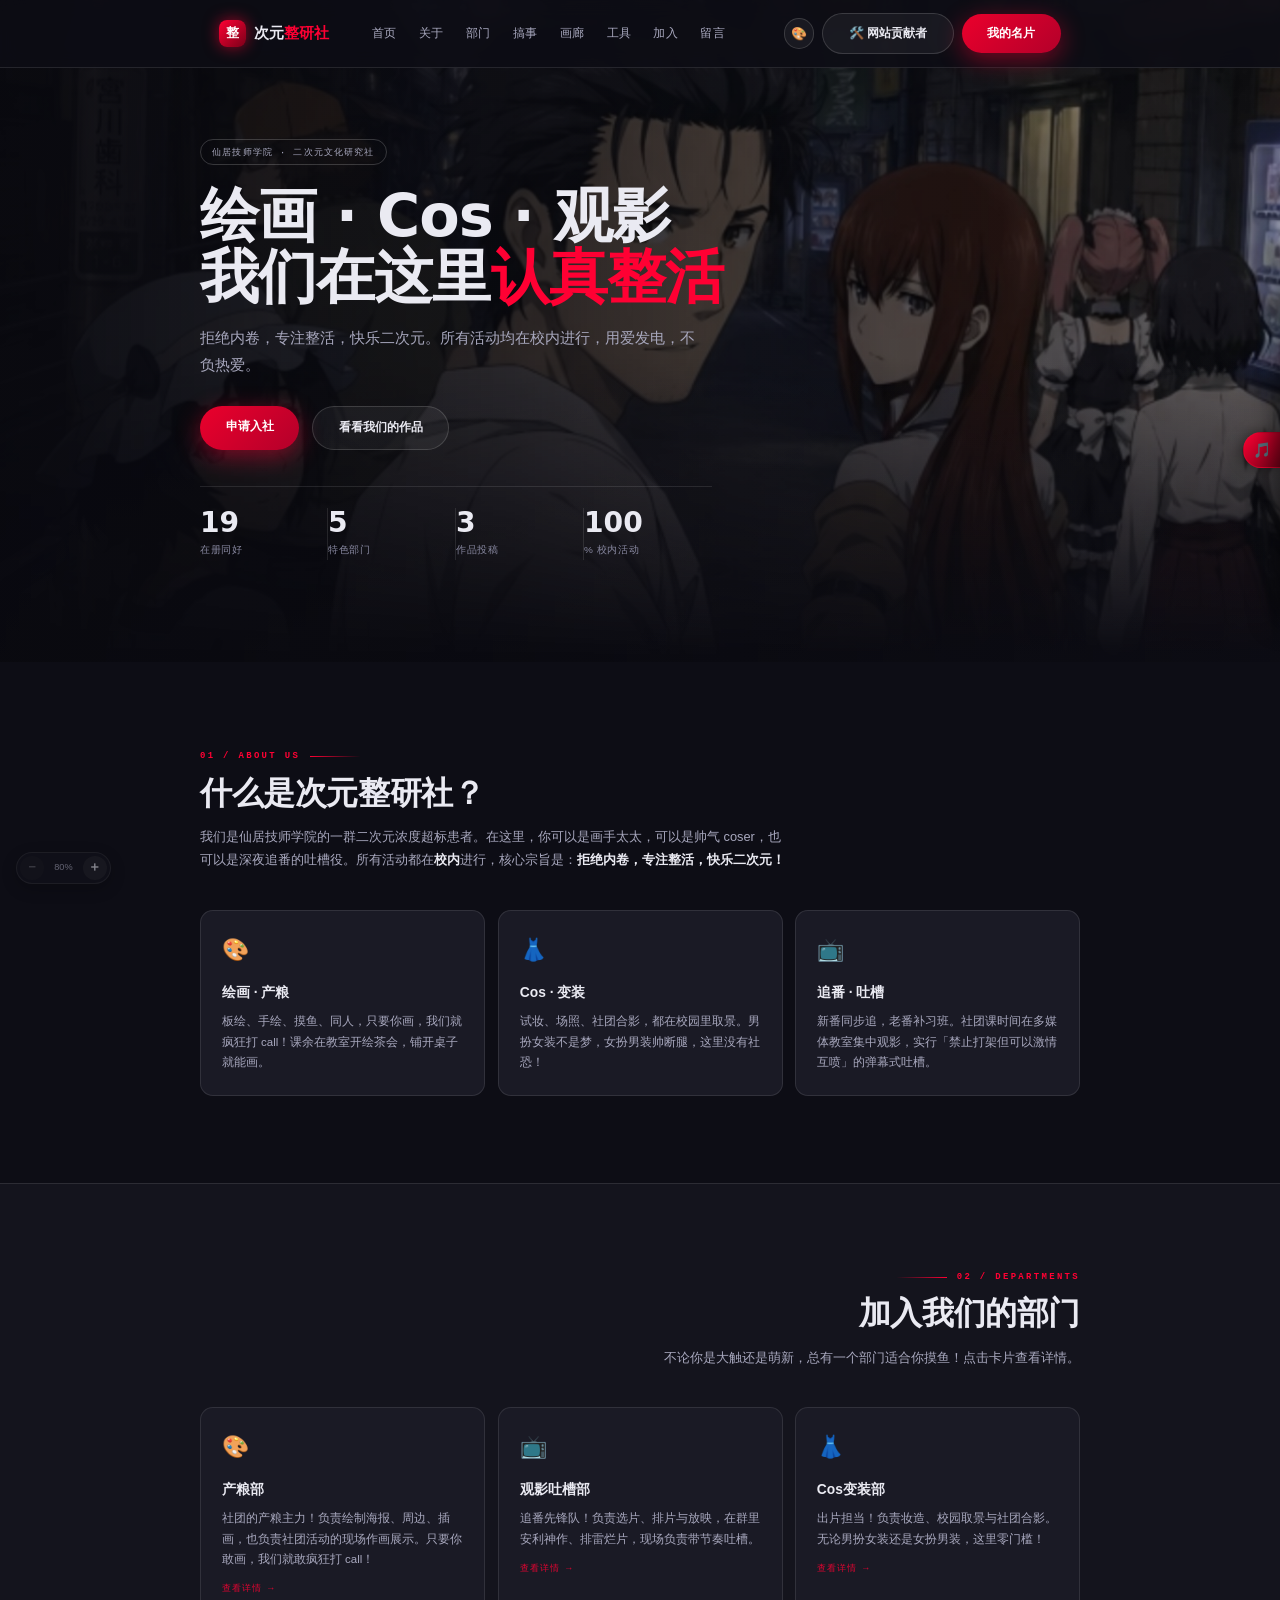
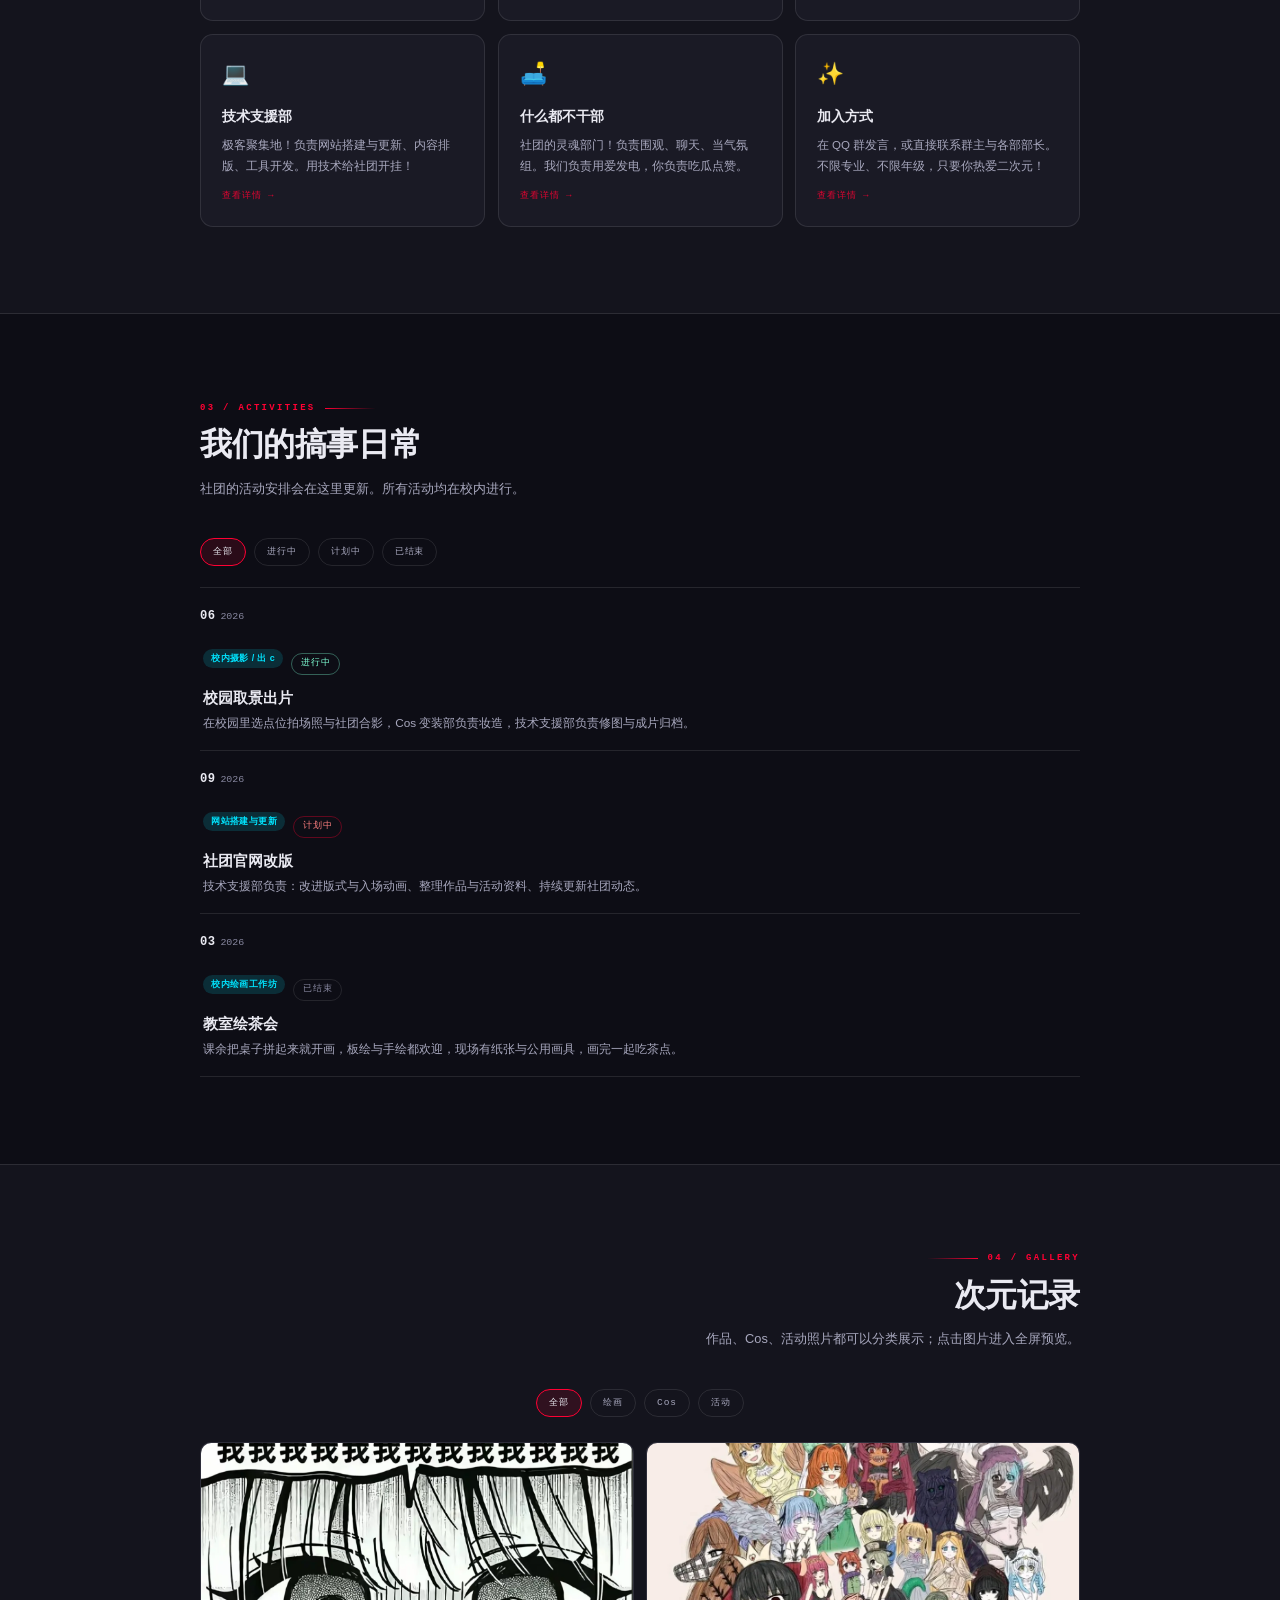
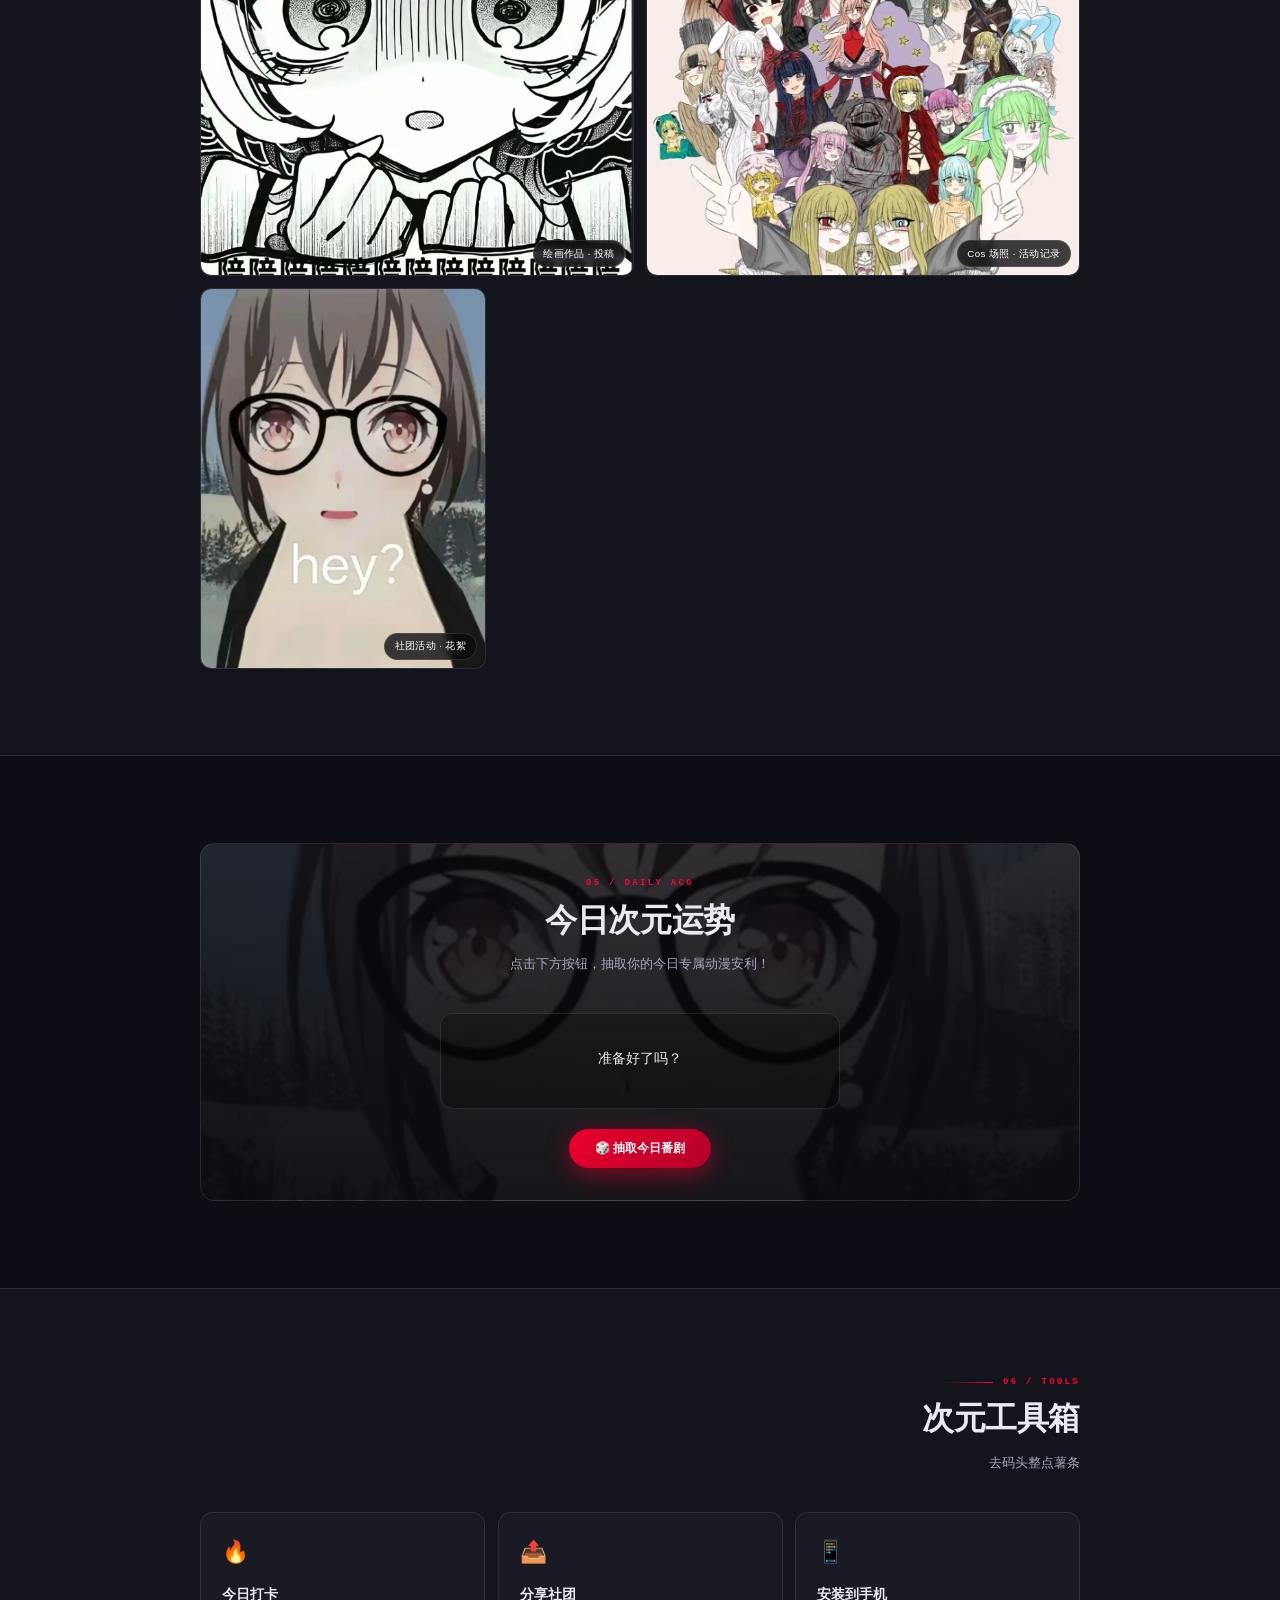
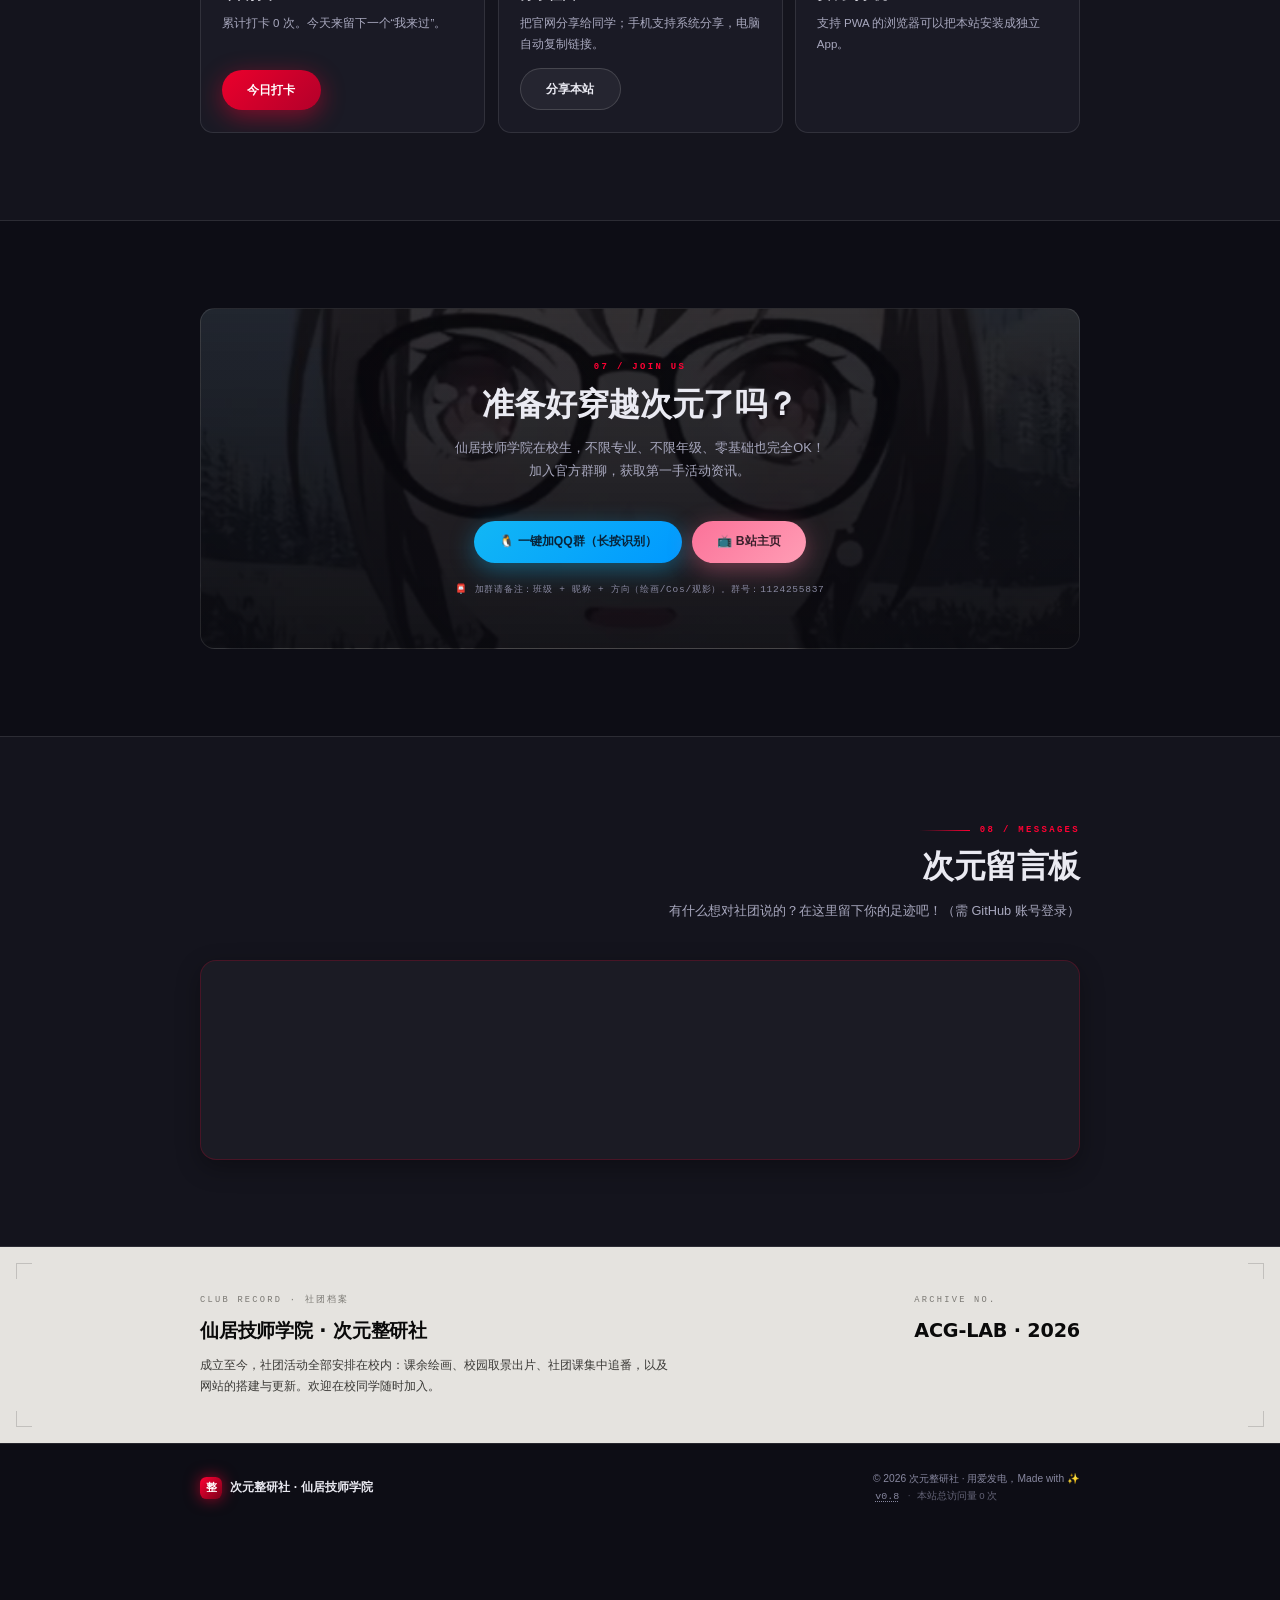
==== commit a88fd6a8: "Add files via upload" ====
--- a/index.html
+++ b/index.html
@@ -30,6 +30,7 @@
 
   <link rel="manifest" href="manifest.webmanifest" />
   <link rel="icon" href="icon.svg" type="image/svg+xml" />
+  <link rel="icon" href="assets/images/favicon-32.png" sizes="32x32" type="image/png" />
   <link rel="icon" href="assets/images/icon-192.png" sizes="192x192" type="image/png" />
   <link rel="apple-touch-icon" href="assets/images/apple-touch-icon.png" />
 
@@ -55,6 +56,18 @@
       var meta = document.querySelector('meta[name="theme-color"]');
       if (meta) meta.setAttribute('content', THEME_COLORS[key]);
     })();
+
+    // 入场动画的"是否会播"判定必须和 main.js 完全一致（同样的两个条件）。
+    // 不播时立刻打上 data-acg-immediate，让首屏内容直接显示，否则会一直空着。
+    (function () {
+      var willPlay = true;
+      try {
+        if (window.matchMedia && window.matchMedia('(prefers-reduced-motion: reduce)').matches) willPlay = false;
+        else if (sessionStorage.getItem('acg_lab_enter')) willPlay = false;
+      } catch (_) {}
+      if (willPlay) document.documentElement.setAttribute('data-acg-willplay', '1');
+      else document.documentElement.setAttribute('data-acg-immediate', '1');
+    })();
   </script>
 </head>
 <body>
@@ -116,55 +129,56 @@
   <main id="main-content">
     <section class="hero" id="home">
       <div class="hero-inner">
-        <p class="hero-badge reveal">✨ 仙居技师学院 · 二次元文化研究社</p>
-        <h1 class="hero-title reveal"><span class="grad">次元整研社</span></h1>
-        <p class="hero-sub reveal">绘画 · Cos · 观影 · 专注整活<br />用爱发电，不负热爱，这里是我们共同的次元基地！</p>
+        <p class="hero-badge reveal">仙居技师学院 · 二次元文化研究社</p>
+        <h1 class="hero-title reveal">绘画 · Cos · 观影<br>我们在这里<b class="hero-em">认真整活</b></h1>
+        <p class="hero-sub reveal">拒绝内卷，专注整活，快乐二次元。所有活动均在校内进行，用爱发电，不负热爱。</p>
         <div class="hero-actions reveal">
           <a href="#join" class="btn btn-primary">申请入社</a>
-          <a href="#activities" class="btn btn-ghost">看看我们在搞什么</a>
+          <a href="#works" class="btn btn-ghost">看看我们的作品</a>
         </div>
         <div class="hero-stats reveal">
           <div class="stat"><strong data-count="19">0</strong><span>在册同好</span></div>
-          <div class="stat"><strong data-count="1">0</strong><span>年度整活</span></div>
           <div class="stat"><strong data-count="5">0</strong><span>特色部门</span></div>
+          <div class="stat"><strong data-count="3">0</strong><span>作品投稿</span></div>
+          <div class="stat"><strong data-count="100">0</strong><span>% 校内活动</span></div>
         </div>
       </div>
     </section>
 
     <section class="section" id="about">
       <div class="container">
-        <p class="section-label reveal">ABOUT US</p>
+        <p class="section-label reveal">01 / ABOUT US</p>
         <h2 class="section-title reveal">什么是<span class="grad">次元整研社</span>？</h2>
-        <p class="section-desc reveal">我们是仙居技师学院的一群二次元浓度超标患者。在这里，你可以是画手太太，可以是女装大佬（或帅气coser），也可以是深夜追番的吐槽役。核心宗旨是：<strong>拒绝内卷，专注整活，快乐二次元！</strong></p>
+        <p class="section-desc reveal">我们是仙居技师学院的一群二次元浓度超标患者。在这里，你可以是画手太太，可以是帅气 coser，也可以是深夜追番的吐槽役。所有活动都在<strong>校内</strong>进行，核心宗旨是：<strong>拒绝内卷，专注整活，快乐二次元！</strong></p>
         <div class="grid grid-3">
-          <article class="card reveal"><div class="card-icon">🎨</div><h3>绘画 · 产粮</h3><p>板绘、手绘、摸鱼、同人，只要你画，我们就疯狂打call！偶尔掉落线下绘茶会。</p></article>
-          <article class="card reveal"><div class="card-icon">👗</div><h3>Cos · 变装</h3><p>出c、试妆、场照、漫展组团。男扮女装不是梦，女扮男装帅断腿，这里没有社恐！</p></article>
-          <article class="card reveal"><div class="card-icon">📺</div><h3>观影 · 吐槽</h3><p>新番同步追，老番补习班。线下放映会，实行"禁止打架但可以激情互喷"的弹幕式观影。</p></article>
+          <article class="card reveal"><div class="card-icon">🎨</div><h3>绘画 · 产粮</h3><p>板绘、手绘、摸鱼、同人，只要你画，我们就疯狂打 call！课余在教室开绘茶会，铺开桌子就能画。</p></article>
+          <article class="card reveal"><div class="card-icon">👗</div><h3>Cos · 变装</h3><p>试妆、场照、社团合影，都在校园里取景。男扮女装不是梦，女扮男装帅断腿，这里没有社恐！</p></article>
+          <article class="card reveal"><div class="card-icon">📺</div><h3>追番 · 吐槽</h3><p>新番同步追，老番补习班。社团课时间在多媒体教室集中观影，实行「禁止打架但可以激情互喷」的弹幕式吐槽。</p></article>
         </div>
       </div>
     </section>
 
     <section class="section section-alt" id="departments">
       <div class="container">
-        <p class="section-label reveal">DEPARTMENTS</p>
+        <p class="section-label reveal">02 / DEPARTMENTS</p>
         <h2 class="section-title reveal">加入我们<span class="grad">的部门</span></h2>
         <p class="section-desc reveal">不论你是大触还是萌新，总有一个部门适合你摸鱼！点击卡片查看详情。</p>
         <div class="grid grid-3">
-          <article class="card reveal dept-card" data-dept="产粮部"><div class="card-icon">🎨</div><h3>产粮部</h3><p>社团的产粮主力！负责绘制海报、周边、插画。只要你敢画，我们就敢疯狂打call！</p></article>
-          <article class="card reveal dept-card" data-dept="观影吐槽部"><div class="card-icon">📺</div><h3>观影吐槽部</h3><p>追番先锋队！组织线上放映会，负责弹幕式吐槽，在群里安利神作、排雷烂片。</p></article>
-          <article class="card reveal dept-card" data-dept="Cos变装部"><div class="card-icon">👗</div><h3>Cos变装部</h3><p>出片担当！负责漫展组团、试妆、场照。无论男扮女装还是女扮男装，这里零门槛！</p></article>
-          <article class="card reveal dept-card" data-dept="技术支援部"><div class="card-icon">💻</div><h3>技术支援部</h3><p>极客聚集地！负责网站维护、代码整活、工具开发。用技术给社团开挂！</p></article>
+          <article class="card reveal dept-card" data-dept="产粮部"><div class="card-icon">🎨</div><h3>产粮部</h3><p>社团的产粮主力！负责绘制海报、周边、插画，也负责社团活动的现场作画展示。只要你敢画，我们就敢疯狂打 call！</p></article>
+          <article class="card reveal dept-card" data-dept="观影吐槽部"><div class="card-icon">📺</div><h3>观影吐槽部</h3><p>追番先锋队！负责选片、排片与放映，在群里安利神作、排雷烂片，现场负责带节奏吐槽。</p></article>
+          <article class="card reveal dept-card" data-dept="Cos变装部"><div class="card-icon">👗</div><h3>Cos变装部</h3><p>出片担当！负责妆造、校园取景与社团合影。无论男扮女装还是女扮男装，这里零门槛！</p></article>
+          <article class="card reveal dept-card" data-dept="技术支援部"><div class="card-icon">💻</div><h3>技术支援部</h3><p>极客聚集地！负责网站搭建与更新、内容排版、工具开发。用技术给社团开挂！</p></article>
           <article class="card reveal dept-card" data-dept="什么都不干部"><div class="card-icon">🛋️</div><h3>什么都不干部</h3><p>社团的灵魂部门！负责围观、聊天、当气氛组。我们负责用爱发电，你负责吃瓜点赞。</p></article>
-          <article class="card reveal dept-card" data-dept="加入方式"><div class="card-icon">✨</div><h3>加入方式</h3><p>在QQ群发言，或直接联系群主/各部部长。不限专业、不限年级，只要你热爱二次元！</p></article>
+          <article class="card reveal dept-card" data-dept="加入方式"><div class="card-icon">✨</div><h3>加入方式</h3><p>在 QQ 群发言，或直接联系群主与各部部长。不限专业、不限年级，只要你热爱二次元！</p></article>
         </div>
       </div>
     </section>
 
     <section class="section" id="activities">
       <div class="container">
-        <p class="section-label reveal">ACTIVITIES</p>
+        <p class="section-label reveal">03 / ACTIVITIES</p>
         <h2 class="section-title reveal">我们的<span class="grad">搞事日常</span></h2>
-        <p class="section-desc reveal">暂无数据</p>
+        <p class="section-desc reveal">社团的活动安排会在这里更新。所有活动均在校内进行。</p>
         <div class="activity-toolbar reveal" role="toolbar" aria-label="活动筛选">
           <button class="filter-btn active" data-activity-filter="all">全部</button>
           <button class="filter-btn" data-activity-filter="进行中">进行中</button>
@@ -177,7 +191,7 @@
 
     <section class="section section-alt" id="gallery">
       <div class="container">
-        <p class="section-label reveal">GALLERY</p>
+        <p class="section-label reveal">04 / GALLERY</p>
         <h2 class="section-title reveal">次元<span class="grad">记录</span></h2>
         <p class="section-desc reveal">作品、Cos、活动照片都可以分类展示；点击图片进入全屏预览。</p>
         <div class="gallery-toolbar reveal" role="toolbar" aria-label="画廊筛选">
@@ -198,7 +212,7 @@
     <section class="section" id="daily">
       <div class="container">
         <div class="join-box reveal" style="padding: 40px 24px;">
-          <p class="section-label">DAILY ACG</p>
+          <p class="section-label">05 / DAILY ACG</p>
           <h2 class="section-title">今日<span class="grad">次元运势</span></h2>
           <p class="section-desc" style="margin-bottom: 24px;">点击下方按钮，抽取你的今日专属动漫安利！</p>
           <div id="daily-acg-box" style="background: rgba(0,0,0,.3); padding: 24px; border-radius: 16px; border: 1px dashed rgba(var(--primary-rgb), .4); margin: 0 auto; max-width: 500px; min-height: 120px; display: flex; flex-direction: column; justify-content: center; align-items: center;">
@@ -212,7 +226,7 @@
 
     <section class="section section-alt" id="tools">
       <div class="container">
-        <p class="section-label reveal">TOOLS</p>
+        <p class="section-label reveal">06 / TOOLS</p>
         <h2 class="section-title reveal">次元<span class="grad">工具箱</span></h2>
         <p class="section-desc reveal">去码头整点薯条</p>
         <div class="grid grid-3">
@@ -226,7 +240,7 @@
     <section class="section" id="join">
       <div class="container">
         <div class="join-box reveal">
-          <p class="section-label">JOIN US</p>
+          <p class="section-label">07 / JOIN US</p>
           <h2 class="section-title">准备好<span class="grad">穿越次元</span>了吗？</h2>
           <p class="section-desc">仙居技师学院在校生，不限专业、不限年级、零基础也完全OK！<br />加入官方群聊，获取第一手活动资讯。</p>
           <div class="social-matrix">
@@ -240,7 +254,7 @@
 
     <section class="section section-alt" id="comments">
       <div class="container">
-        <p class="section-label reveal">MESSAGES</p>
+        <p class="section-label reveal">08 / MESSAGES</p>
         <h2 class="section-title reveal">次元<span class="grad">留言板</span></h2>
         <p class="section-desc reveal">有什么想对社团说的？在这里留下你的足迹吧！（需 GitHub 账号登录）</p>
         <div class="giscus-container reveal" style="margin-top: 40px;">
@@ -264,6 +278,24 @@
     </section>
   </main>
 
+  <!-- 档案条（视觉方案 v0.8：把"技术档案"的暖白语言点进深色画廊，占比约 20%） -->
+  <section class="v8-plate" aria-labelledby="plateTitle">
+    <div class="v8-plate-corners" aria-hidden="true"><i></i><i></i><i></i><i></i></div>
+    <div class="container">
+      <div class="v8-plate-inner">
+        <div>
+          <span class="v8-plate-kicker">Club Record · 社团档案</span>
+          <h3 id="plateTitle">仙居技师学院 · 次元整研社</h3>
+          <p>成立至今，社团活动全部安排在校内：课余绘画、校园取景出片、社团课集中追番，以及网站的搭建与更新。欢迎在校同学随时加入。</p>
+        </div>
+        <div>
+          <span class="v8-plate-kicker">Archive No.</span>
+          <h3>ACG-LAB · 2026</h3>
+        </div>
+      </div>
+    </div>
+  </section>
+
   <button class="back-top" id="backTop" aria-label="返回顶部">↑</button>
   <div class="scroll-progress" id="scrollProgress" aria-hidden="true"></div>
 
@@ -275,7 +307,7 @@
       </div>
       <p class="footer-copy">
         © <span id="year">2026</span> 次元整研社 · 用爱发电，Made with ✨ <br>
-        <button class="version-link" id="devCenterFooterBtn" type="button" aria-label="打开网站开发者中心">v0.7</button>
+        <button class="version-link" id="devCenterFooterBtn" type="button" aria-label="打开网站开发者中心">v0.8</button>
         <span class="footer-dot">·</span>
         <span id="busuanzi_container_site_pv" style="font-size:0.75rem; opacity:0.7;">本站总访问量 <span id="busuanzi_value_site_pv">0</span> 次</span>
       </p>
@@ -287,13 +319,14 @@
     <div class="modal-card dev-center-card">
       <button class="modal-close" id="devCenterClose" aria-label="关闭网站开发者中心">✕</button>
       <div class="modal-header">
-        <p class="section-label">DEVELOPER CENTER · v0.7</p>
+        <p class="section-label">DEVELOPER CENTER · v0.8</p>
         <h2 id="devCenterTitle">网站开发者中心</h2>
         <p class="modal-subtitle">这里记录本站的技术栈、更新历史与运行状态。</p>
       </div>
       <div class="dev-center-grid">
         <article class="dev-panel dev-panel-wide"><div class="dev-panel-title">🧩 技术栈</div><div class="tech-tags"><span>HTML</span><span>CSS</span><span>JavaScript</span><span>GitHub Pages</span><span>PWA</span></div></article>
         <article class="dev-panel"><div class="dev-panel-title">📅 更新日志</div><div class="changelog">
+          <div class="changelog-item"><strong>v0.8</strong><span>整体界面改版（暗夜画廊 × 技术档案）：全出血主视觉、细线分隔与区段编号、卡片实底化、画廊改竖幅拼贴、活动改档案条目；入场动画改为真实加载进度（背景随载入从模糊到清晰）；活动内容调整为全部校内。</span></div>
           <div class="changelog-item"><strong>v0.7</strong><span>开屏动画重做：黑幕标识 → 过曝洗白 → 暖白「技术档案」底板 → 五步授权 → 色散故障揭幕。支持点击 / Enter 确认、右上角跳过、Esc 退出，终幕读取你的次元名片昵称，并加入现场合成的轻音效（不含任何音频文件）。</span></div>
           <div class="changelog-item"><strong>v0.6</strong><span>修复 PWA 无法安装（补回 manifest 引用与图标）、修好「安装本站」与调试面板的显示开关；修正搜索引擎与分享卡片信息；补齐按钮对比度、键盘操作与滚动锁；图片转 WebP，体积减少约 69%。</span></div>
           <div class="changelog-item"><strong>v0.5</strong><span>更丝滑的动画，添加首屏入站动画。</span></div>
--- a/style.css
+++ b/style.css
@@ -1023,3 +1023,722 @@
 @media (max-width: 768px) {
   .ms-spectrum { height: 28px; margin-bottom: 10px; }
 }
+
+/* ===================================================================
+   🎨 视觉方案 v0.8 · 暗夜画廊 × 技术档案（A 80% + B 20%）
+   -------------------------------------------------------------------
+   这是追加在文件末尾的覆盖层，不动前面的启动动画与频谱模块。
+   融合原则：
+     · A（80%）—— 深色实底、全出血插画、卡片描边、画廊拼贴、交错节奏
+     · B（20%）—— 暖白细线、四角定位角标、等宽字距标签、区段编号、档案条目
+   想整体回滚：删掉本段即可（末尾有明确标记）。
+   =================================================================== */
+:root {
+  /* 深色层（A 的骨架） */
+  --v8-bg: #0d0d15;
+  --v8-bg-elev: #14141d;
+  --v8-card: #1a1a25;
+  --v8-card-hover: #1f1f2c;
+  --v8-line: rgba(255, 255, 255, .10);
+  --v8-line-strong: rgba(255, 255, 255, .18);
+
+  /* 暖白层（B 的档案感） */
+  --v8-paper: #e5e3df;
+  --v8-paper-ink: #0a0a0a;
+  --v8-paper-ink-2: #3a3936;
+  --v8-paper-line: rgba(10, 10, 10, .16);
+  --v8-paper-line-soft: rgba(10, 10, 10, .08);
+
+  /* 排版 */
+  --v8-zh: "Microsoft YaHei", "PingFang SC", "HarmonyOS Sans SC", "Noto Sans SC", system-ui, sans-serif;
+  --v8-din: "Bahnschrift", "DIN Alternate", "HarmonyOS Sans SC", "Microsoft YaHei", "PingFang SC", system-ui, sans-serif;
+  --v8-mono: "Cascadia Mono", "SFMono-Regular", Consolas, Menlo, ui-monospace, monospace;
+
+  /* 节奏 */
+  --v8-sec-y: clamp(66px, 8.5vw, 118px);
+  --v8-ease: cubic-bezier(.22, .61, .36, 1);
+  --v8-ease-out: cubic-bezier(.16, 1, .3, 1);
+}
+
+/* ===================================================================
+   1 · 背景层：去掉糊在各处的插画与光斑，只留一层极淡网格
+   =================================================================== */
+.bg-image { display: none !important; }          /* 人像不再全站透出（A 的核心修正） */
+.glow { display: none !important; }              /* 三个 blur 光斑：掉帧源，去掉 */
+#particles { opacity: .35 !important; }          /* 粒子降权，不抢内容 */
+.bg-grid {
+  opacity: .5 !important;
+  background-image:
+    repeating-linear-gradient(0deg, rgba(255,255,255,.028) 0 1px, transparent 1px 72px),
+    repeating-linear-gradient(90deg, rgba(255,255,255,.028) 0 1px, transparent 1px 72px) !important;
+  background-size: auto !important;
+}
+body { background: var(--v8-bg); }
+
+/* ===================================================================
+   2 · 导航栏：实底 + 细线，菜单带"档案编号"式等宽标签
+   =================================================================== */
+.nav {
+  background: rgba(13, 13, 21, .88) !important;
+  border-bottom: 1px solid var(--v8-line) !important;
+  backdrop-filter: blur(12px);
+  -webkit-backdrop-filter: blur(12px);
+}
+.nav.scrolled { background: rgba(13, 13, 21, .97) !important; border-bottom-color: var(--v8-line-strong) !important; }
+.nav-links a {
+  position: relative; letter-spacing: .02em;
+  color: var(--text-muted); transition: color .2s var(--v8-ease);
+}
+.nav-links a::after {
+  content: ""; position: absolute; left: 0; right: 100%; bottom: -6px; height: 1px;
+  background: var(--primary); transition: right .28s var(--v8-ease);
+}
+.nav-links a:hover { color: var(--text-main); }
+.nav-links a:hover::after { right: 0; }
+
+/* ===================================================================
+   3 · Hero：全出血插画 + 暗渐变，文字左对齐（A 的主视觉）
+   =================================================================== */
+.hero {
+  min-height: 92vh; align-items: center; justify-content: flex-start;
+  padding: clamp(96px, 13vh, 150px) 0 clamp(56px, 8vh, 92px);
+  position: relative; isolation: isolate; overflow: hidden;
+}
+.hero::before {
+  content: ""; position: absolute; inset: -3%; z-index: -2;
+  background: url('assets/images/bg.jpg') center 32% / cover no-repeat;
+  /* 聚焦手法：入场时从模糊到清晰（参考站的招牌） */
+  animation: v8Focus 1.5s var(--v8-ease-out) both;
+}
+.hero::after {
+  content: ""; position: absolute; inset: 0; z-index: -1;
+  background:
+    linear-gradient(90deg, rgba(9,9,15,.96) 0%, rgba(9,9,15,.80) 40%, rgba(9,9,15,.34) 100%),
+    linear-gradient(0deg, var(--v8-bg) 1%, transparent 46%);
+}
+@keyframes v8Focus {
+  from { filter: blur(12px) saturate(.7); transform: scale(1.06); }
+  to   { filter: blur(0) saturate(1);     transform: scale(1); }
+}
+.hero-inner { max-width: 1180px; width: 100%; margin-inline: auto; padding-inline: var(--gutter, clamp(18px, 4vw, 40px)); text-align: left; }
+.hero-badge {
+  background: transparent !important; border: 1px solid var(--v8-line-strong) !important;
+  color: var(--text-muted) !important; letter-spacing: .12em !important;
+  font-family: var(--v8-mono); font-size: .74rem !important;
+  padding: 6px 14px !important; margin-bottom: 26px !important;
+}
+.hero-title {
+  font-family: var(--v8-din);
+  font-size: clamp(2.3rem, 6.4vw, 4.6rem) !important;
+  line-height: 1.03 !important; letter-spacing: -.015em !important;
+  margin-bottom: 22px !important; max-width: 15em;
+}
+/* 标题不再用三色渐变（原来混进 --accent 会发青），改成实色 + 单点强调 */
+.hero-title .grad {
+  background: none !important; -webkit-text-fill-color: currentColor !important;
+  color: var(--text-main); animation: none !important;
+}
+.hero-sub {
+  font-size: clamp(.98rem, 1.6vw, 1.16rem) !important;
+  color: var(--text-muted) !important; max-width: 34em; margin-bottom: 34px !important;
+  line-height: 1.8;
+}
+.hero-actions { justify-content: flex-start !important; margin-bottom: 46px !important; }
+.hero-stats {
+  justify-content: flex-start !important; gap: 0 !important;
+  border-top: 1px solid var(--v8-line); padding-top: 26px; max-width: 640px;
+}
+.hero-stats .stat {
+  flex: 1 1 130px; text-align: left !important;
+  padding-right: 26px; border-right: 1px solid var(--v8-line);
+}
+.hero-stats .stat:last-child { border-right: 0; }
+.hero-stats .stat strong {
+  background: none !important; -webkit-text-fill-color: currentColor !important;
+  color: var(--text-main); font-family: var(--v8-din);
+  font-size: clamp(1.6rem, 3.4vw, 2.2rem) !important; display: block; line-height: 1.1;
+}
+.hero-stats .stat span { font-size: .78rem !important; color: var(--text-dim) !important; letter-spacing: .06em; }
+
+/* ===================================================================
+   4 · 区段：实底分层 + 细线分隔 + 编号抬头（B 的档案感）
+   =================================================================== */
+.section { padding: var(--v8-sec-y) 0 !important; background: var(--v8-bg); position: relative; }
+.section-alt { background: var(--v8-bg-elev) !important; }
+.section-alt::before, .section-alt::after {
+  content: ""; position: absolute; left: 0; right: 0; height: 1px; background: var(--v8-line);
+}
+.section-alt::before { top: 0; }
+.section-alt::after { bottom: 0; }
+
+/* 抬头：左对齐 + 等宽小标签 + 编号 */
+.section-label, .section-title, .section-desc { text-align: left !important; }
+.section .container { max-width: 1180px; margin-inline: auto; padding-inline: clamp(18px, 4vw, 40px); }
+.section-label {
+  font-family: var(--v8-mono) !important; font-size: .7rem !important;
+  letter-spacing: .26em !important; color: var(--primary) !important;
+  margin-bottom: 14px !important; display: flex; align-items: center; gap: 12px;
+}
+.section-label::after {
+  content: ""; flex: 0 0 64px; height: 1px;
+  background: linear-gradient(90deg, var(--primary), transparent);
+}
+.section-title {
+  font-family: var(--v8-din); font-size: clamp(1.55rem, 3.5vw, 2.5rem) !important;
+  line-height: 1.18 !important; letter-spacing: -.012em;
+  margin-bottom: 16px !important; max-width: 24em;
+}
+.section-title .grad {
+  background: none !important; -webkit-text-fill-color: currentColor !important;
+  color: var(--text-main); animation: none !important;
+}
+.section-desc {
+  color: var(--text-muted) !important; max-width: 46em !important;
+  margin: 0 0 clamp(30px, 4vw, 48px) !important; line-height: 1.8;
+}
+/* 交错节奏：偶数区段抬头靠右，打破"每段一样" */
+.section-alt .section-label,
+.section-alt .section-title,
+.section-alt .section-desc { margin-left: auto !important; text-align: right !important; }
+.section-alt .section-label { flex-direction: row-reverse; }
+.section-alt .section-label::after { background: linear-gradient(270deg, var(--primary), transparent); }
+.section-alt .section-title, .section-alt .section-desc { margin-right: 0 !important; }
+
+/* ===================================================================
+   5 · 卡片：实底 + 细线，悬停只做描边与位移（去掉发光）
+   =================================================================== */
+.card {
+  background: var(--v8-card) !important;
+  border: 1px solid var(--v8-line) !important;
+  border-radius: 16px !important; padding: 28px 26px !important;
+  transition: transform .3s var(--v8-ease), border-color .3s var(--v8-ease), background .3s var(--v8-ease) !important;
+  box-shadow: none !important;
+}
+.card:hover {
+  transform: translateY(-4px) !important;
+  background: var(--v8-card-hover) !important;
+  border-color: var(--v8-line-strong) !important;
+  box-shadow: none !important;
+}
+.card-icon { font-size: 1.7rem !important; margin-bottom: 16px !important; }
+.card h3 { font-size: 1.08rem !important; font-weight: 750; margin-bottom: 10px !important; }
+.card p { color: var(--text-muted) !important; font-size: .9rem !important; line-height: 1.78; }
+.dept-card::after {
+  content: "查看详情 →"; display: block; margin-top: 16px;
+  font-family: var(--v8-mono); font-size: .72rem; letter-spacing: .1em;
+  color: var(--primary); opacity: .85;
+}
+.grid { gap: 16px !important; }
+
+/* ===================================================================
+   6 · 画廊：不等高拼贴，竖幅完整呈现（不再 16:9 裁掉作品）
+   =================================================================== */
+.gallery-grid {
+  display: grid !important; gap: 14px !important;
+  grid-template-columns: repeat(6, 1fr) !important;
+}
+.gallery-item {
+  aspect-ratio: 3 / 4 !important; border-radius: 14px !important;
+  border: 1px solid var(--v8-line) !important;
+  grid-column: span 2;
+}
+/* 拼贴节奏：前两张并列偏大、第三张略小，但都控制在 1.2 屏以内 */
+.gallery-item:nth-child(1) { grid-column: span 3; aspect-ratio: 1 / 1 !important; }
+.gallery-item:nth-child(2) { grid-column: span 3; aspect-ratio: 1 / 1 !important; }
+.gallery-item:nth-child(3) { grid-column: span 2; }
+.gallery-item:nth-child(4) { grid-column: span 2; }
+.gallery-item:nth-child(5) { grid-column: span 2; }
+.gallery-item picture { display: block; width: 100%; height: 100%; }
+.gallery-item img { width: 100% !important; height: 100% !important; object-fit: cover !important; transition: transform .5s var(--v8-ease) !important; }
+.gallery-item:hover img { transform: scale(1.04) !important; }
+/* 图注：轻量胶囊式，不再用一条厚重的黑色渐变压住作品 */
+.gallery-item span {
+  left: auto !important; right: 10px !important; bottom: 10px !important;
+  padding: 6px 12px !important; border-radius: 999px !important;
+  font-size: .76rem !important; letter-spacing: .04em;
+  background: rgba(10, 10, 14, .78) !important;
+  backdrop-filter: blur(6px); -webkit-backdrop-filter: blur(6px);
+  border: 1px solid rgba(255,255,255,.12);
+  width: auto !important; text-align: left;
+}
+@media (max-width: 860px) {
+  .gallery-grid { grid-template-columns: repeat(2, 1fr) !important; }
+  .gallery-item, .gallery-item:nth-child(n) { grid-column: span 1 !important; aspect-ratio: 3 / 4 !important; }
+  .gallery-item:nth-child(1), .gallery-item:nth-child(2) { aspect-ratio: 3 / 4 !important; }
+}
+
+/* ===================================================================
+   7 · 活动：档案条目（细线行 + 等宽日期 + 状态胶囊），不用卡片墙
+   =================================================================== */
+.activity-toolbar { justify-content: flex-start !important; margin: 0 0 26px !important; }
+.filter-btn {
+  border: 1px solid var(--v8-line) !important; background: transparent !important;
+  font-family: var(--v8-mono); font-size: .74rem; letter-spacing: .1em;
+  padding: 8px 15px !important;
+}
+.filter-btn.active {
+  border-color: var(--primary) !important; background: rgba(var(--primary-rgb), .12) !important;
+  color: var(--text-main) !important;
+}
+.activity-list { border-top: 1px solid var(--v8-line); margin: 0 !important; max-width: none !important; position: static !important; }
+.activity-list::before { display: none !important; }        /* 去掉原来的竖时间轴光带 */
+/* 条目改为网格。这里踩过两个坑，注释留作警示：
+   坑 1：圆点必须用 visibility:hidden 而不是 display:none —— 后者不占 grid 槽位，
+        后面的元素会自动补位，整个布局错位。
+   坑 2：条目有 3 个直接子元素（日期/圆点/内容）却只定义 2 列时，
+        第 3 个元素会被挤到第二行、落进第一列的窄格里，文字被迫逐字竖排。
+        所以内容列显式跨列（grid-column: 1 / -1），不再依赖自动放置。
+   坑 3：.activity-date strong 的选择器要写到 (0,2,1)，否则压不过原规则的 display:block。 */
+.activity-item {
+  display: grid !important;
+  grid-template-columns: 92px 1fr !important;
+  gap: 22px !important; align-items: start !important; padding: 0 !important;
+}
+.activity-item .activity-dot {
+  grid-row: 1 !important; grid-column: 2 !important;
+  visibility: hidden !important; width: 0 !important; height: 0 !important;
+  padding: 0 !important; border: 0 !important;
+}
+.activity-date {
+  grid-row: 1 !important; grid-column: 1 !important;
+  display: flex !important; align-items: baseline !important; gap: 6px !important;
+  justify-content: flex-start !important; text-align: left !important; padding-top: 24px !important;
+  font-family: var(--v8-mono); color: var(--text-dim);
+}
+.activity-date strong { display: inline !important; font-size: .95rem !important; letter-spacing: .04em; color: var(--text-main); }
+.activity-date span { font-size: .78rem !important; color: var(--text-dim); }
+.activity-body {
+  grid-row: 2 !important; grid-column: 1 / -1 !important;   /* 内容跨满两列 */
+  background: transparent !important; border: 0 !important;
+  border-bottom: 1px solid var(--v8-line) !important; border-radius: 0 !important;
+  padding: 6px 4px 22px !important;
+  width: 100% !important; min-width: 0 !important;
+  transition: background .25s var(--v8-ease), padding-left .25s var(--v8-ease) !important;
+}
+.activity-list, .activity-item, .activity-item .activity-body { max-width: none !important; }
+.activity-body h3, .activity-body p { word-break: normal !important; overflow-wrap: break-word !important; }
+.activity-body:hover { transform: none !important; background: rgba(255,255,255,.03) !important; padding-left: 10px !important; box-shadow: none !important; }
+.activity-meta { gap: 10px !important; }
+.status { font-family: var(--v8-mono); font-size: .68rem !important; letter-spacing: .1em; padding: 4px 11px !important; }
+.card-line::before { display: none; }
+.empty-state { text-align: left !important; border-style: solid !important; padding: 26px 4px !important; border-width: 1px 0 0 !important; }
+
+/* ===================================================================
+   8 · 工具 / 加入 / 每日：统一到同一条语言
+   =================================================================== */
+.tool-card { border-radius: 16px !important; }
+.tool-card .btn { align-self: flex-start !important; }
+.zoom-controls {
+  opacity: .55 !important; border-color: var(--v8-line) !important;
+  background: rgba(20,20,29,.92) !important;
+}
+.zoom-controls:hover, .zoom-controls:focus-within { opacity: 1 !important; }
+
+.join-box {
+  position: relative; overflow: hidden;
+  background: var(--v8-bg-elev) !important;
+  border: 1px solid var(--v8-line) !important;
+  border-radius: 18px !important;
+  background-image: linear-gradient(0deg, rgba(9,9,15,.94), rgba(9,9,15,.80)),
+                    url('assets/images/gallery3.jpg') !important;
+  background-size: cover !important; background-position: center 42% !important;
+}
+.join-box .section-label, .join-box .section-title, .join-box .section-desc { text-align: center !important; margin-left: auto !important; margin-right: auto !important; }
+.join-box .section-label { justify-content: center; }
+.join-box .section-label::after { display: none; }
+.social-matrix { gap: 12px !important; }
+.join-note { font-family: var(--v8-mono); font-size: .74rem !important; letter-spacing: .08em; color: var(--text-dim) !important; }
+.daily-acg-box, #daily-acg-box { border-style: solid !important; border-color: var(--v8-line) !important; }
+
+/* ===================================================================
+   9 · 底部两处暖白"档案条"，把 B 的语言点进来（占比约 20%）
+   =================================================================== */
+.v8-plate {
+  background: var(--v8-paper); color: var(--v8-paper-ink);
+  position: relative; padding: clamp(34px, 5vw, 58px) 0;
+}
+.v8-plate .container { max-width: 1180px; margin-inline: auto; padding-inline: clamp(18px, 4vw, 40px); }
+.v8-plate-inner { display: flex; flex-wrap: wrap; gap: 22px 40px; align-items: baseline; justify-content: space-between; }
+.v8-plate-kicker {
+  font-family: var(--v8-mono); font-size: .68rem; letter-spacing: .26em;
+  text-transform: uppercase; color: var(--v8-paper-line-strong, #7a7873); display: block; margin-bottom: 10px;
+}
+.v8-plate h3 { font-family: var(--v8-din); font-size: clamp(1.1rem, 2.2vw, 1.5rem); font-weight: 800; letter-spacing: -.01em; }
+.v8-plate p { color: var(--v8-paper-ink-2); font-size: .92rem; line-height: 1.8; max-width: 40em; margin-top: 10px; }
+.v8-plate-corners i { position: absolute; width: 20px; height: 20px; border: 1px solid var(--v8-paper-line); pointer-events: none; }
+.v8-plate-corners i:nth-child(1) { top: 20px; left: 20px; border-right: 0; border-bottom: 0; }
+.v8-plate-corners i:nth-child(2) { top: 20px; right: 20px; border-left: 0; border-bottom: 0; }
+.v8-plate-corners i:nth-child(3) { bottom: 20px; left: 20px; border-right: 0; border-top: 0; }
+.v8-plate-corners i:nth-child(4) { bottom: 20px; right: 20px; border-left: 0; border-top: 0; }
+
+/* ===================================================================
+   10 · 页脚：深色 + 细线 + 等宽
+   =================================================================== */
+.footer { border-top: 1px solid var(--v8-line) !important; background: var(--v8-bg) !important; padding: 34px 0 !important; }
+.footer-copy { font-size: .8rem !important; color: var(--text-dim) !important; }
+.version-link { font-family: var(--v8-mono); }
+
+/* ===================================================================
+   11 · 丝滑动画：入场用 blur + 位移，全部走 transform/opacity/filter
+   =================================================================== */
+.reveal {
+  opacity: 0; transform: translateY(22px); filter: blur(6px);
+  transition: opacity .7s var(--v8-ease-out), transform .7s var(--v8-ease-out), filter .7s var(--v8-ease-out);
+  will-change: opacity, transform;
+}
+.reveal.show, .reveal.in { opacity: 1; transform: none; filter: blur(0); }
+/* 卡片错峰入场 */
+.grid .reveal:nth-child(2), .activity-list .reveal:nth-child(2) { transition-delay: .07s; }
+.grid .reveal:nth-child(3), .activity-list .reveal:nth-child(3) { transition-delay: .14s; }
+.grid .reveal:nth-child(4) { transition-delay: .21s; }
+.grid .reveal:nth-child(5) { transition-delay: .28s; }
+.grid .reveal:nth-child(6) { transition-delay: .35s; }
+/* 首屏三次闪烁再常亮（参考站 flashing 的节奏） */
+@keyframes v8Flash {
+  0% { opacity: 0; } 10% { opacity: .5; } 11% { opacity: 0; }
+  20% { opacity: .5; } 21% { opacity: 0; } 40% { opacity: .5; } 41% { opacity: 0; }
+  100% { opacity: 1; }
+}
+.reveal.flash { animation: v8Flash .9s steps(1, end) both; }
+.reveal.flash.show { opacity: 1; }
+
+@media (prefers-reduced-motion: reduce) {
+  .reveal { opacity: 1 !important; transform: none !important; filter: none !important; transition: none !important; }
+  .hero::before { animation: none !important; }
+}
+
+/* ===================================================================
+   12 · 响应式补齐
+   =================================================================== */
+@media (max-width: 900px) {
+  .hero { min-height: 82vh; }
+  .hero-stats .stat { border-right: 0; padding-right: 0; padding-bottom: 16px; }
+  .section-alt .section-label, .section-alt .section-title, .section-alt .section-desc {
+    text-align: left !important; margin-left: 0 !important;
+  }
+  .section-alt .section-label { flex-direction: row; }
+}
+@media (max-width: 620px) {
+  .hero::before { background-position: center 26%; }
+  .v8-plate-inner { flex-direction: column; gap: 14px; }
+}
+
+/* Hero 里的强调词：实色，不用三色渐变（避免混进 --accent 发青） */
+.hero-title .hero-em { color: var(--primary); font-style: normal; }
+
+/* ===================================================================
+   13 · 首屏"揭幕即浮现"
+   -------------------------------------------------------------------
+   之前首屏动画在页面加载时就跑完了，全程被入场层挡着 ——
+   等幕布拉开，主界面只剩一个裸淡入，看起来就是"直接跳出来"。
+   现在改成声明式：首屏元素默认隐藏，只有在 <html> 出现 data-acg-loaded
+   时才浮现（JS 在故障揭幕那一刻写入这个属性）。
+   不依赖 GSAP 是否加载成功，路径唯一，不会两处争状态。
+   =================================================================== */
+.hero-inner > * { opacity: 0; }
+.hero-inner > * { transition: opacity .62s var(--v8-ease-out), transform .62s var(--v8-ease-out); transform: translateY(20px); }
+html[data-acg-loaded="1"] .hero-inner > * { opacity: 1; transform: none; }
+html[data-acg-loaded="1"] .hero-inner > *:nth-child(1) { transition-delay: .06s; }
+html[data-acg-loaded="1"] .hero-inner > *:nth-child(2) { transition-delay: .16s; }
+html[data-acg-loaded="1"] .hero-inner > *:nth-child(3) { transition-delay: .28s; }
+html[data-acg-loaded="1"] .hero-inner > *:nth-child(4) { transition-delay: .38s; }
+html[data-acg-loaded="1"] .hero-inner > *:nth-child(5) { transition-delay: .48s; }
+/* 入场层不播时（减少动态效果 / 同会话已播过）直接显示，否则首屏会一直空着 */
+html[data-acg-immediate] .hero-inner > * { opacity: 1 !important; transform: none !important; transition: none !important; }
+@media (prefers-reduced-motion: reduce) {
+  .hero-inner > * { opacity: 1 !important; transform: none !important; transition: none !important; }
+}
+
+/* ===== 视觉方案 v0.8 覆盖层结束 ===== */
+
+/* ===================================================================
+   🎬 入场动画 v0.8 · 全屏聚焦 + 左侧竖进度条
+   -------------------------------------------------------------------
+   手法来源：对 Hypergryph 终末地官网开屏动画的分析（仅借鉴手法，不含其素材）。
+   核心三条：
+     1. 进度是【真实】资源加载完成数，不是定时器演的假进度
+     2. 只写一个 CSS 变量 --p，进度条与背景模糊都由它派生，绝不出现两处不同步
+     3. blur = 8px * (1 - p/100)，线性收束：画面随加载完成逐渐"对上焦"
+   退出：CSS 类做「停 0.9s + 淡出 0.93s」，JS 的卸载定时器（2400ms）必须大于两者之和。
+   =================================================================== */
+#acgEnter {
+  --acgb-accent: #ff0033;
+  --acgb-bg: #e5e3df;
+  --acgb-bg-2: #eceae6;
+  --acgb-ink: #0a0a0a;
+  --acgb-ink-2: #3a3936;
+  --acgb-muted: #7a7873;
+  --acgb-hair: rgba(10, 10, 10, .16);
+  --acgb-hair-soft: rgba(10, 10, 10, .07);
+  --acgb-glitch-a: #ff3b30;
+  --acgb-glitch-b: #2971b8;
+  --acgb-bar: #ff0033;            /* 进度条与读数（参考站是亮黄 #fff a00，这里用本站主题红） */
+  --acgb-din: "Bahnschrift", "DIN Alternate", "HarmonyOS Sans SC", "Microsoft YaHei", "PingFang SC", system-ui, sans-serif;
+  --acgb-mono: "Cascadia Mono", "SFMono-Regular", Consolas, Menlo, ui-monospace, monospace;
+  --acgb-zh: "Microsoft YaHei", "PingFang SC", "HarmonyOS Sans SC", "Noto Sans SC", sans-serif;
+  --acgb-ease: cubic-bezier(.22, .61, .36, 1);
+  --p: 0;                          /* 唯一数据源：0 → 100，由 JS 写入 */
+
+  position: fixed; inset: 0; z-index: 1300;
+  overflow: hidden; background: #06060a; color: var(--acgb-ink);
+  font-family: var(--acgb-din);
+  cursor: default; -webkit-user-select: none; user-select: none;
+  -webkit-tap-highlight-color: transparent;
+  -webkit-font-smoothing: antialiased;
+  contain: layout paint style;
+}
+#acgEnter.acgb-out { opacity: 0; transition: opacity .93s var(--acgb-ease) .9s; }
+html.acg-enter-lock, html.acg-enter-lock body { overflow: hidden !important; }
+
+/* —— 背景层：全出血插画，模糊随进度收束 —— */
+/* 【换图处】把 url() 换成你想要的开屏主视觉即可，结构不用动 */
+.acge-bg {
+  position: absolute; inset: -4%;
+  background: url('../assets/images/bg.jpg') center 32% / cover no-repeat,
+              linear-gradient(160deg, #14141d, #06060a);
+  filter: blur(calc(8px * (1 - var(--p) / 100))) saturate(calc(.72 + var(--p) / 360));
+  transform: scale(calc(1.08 - var(--p) / 1400));
+  will-change: filter, transform;
+  transition: filter .5s linear, transform .5s linear;
+}
+.acge-scrim {
+  position: absolute; inset: 0; pointer-events: none;
+  background:
+    linear-gradient(90deg, rgba(6,6,10,.92) 0%, rgba(6,6,10,.58) 52%, rgba(6,6,10,.30) 100%),
+    linear-gradient(0deg, rgba(6,6,10,.86) 0%, transparent 42%);
+}
+/* 极淡方格网：把前面两版的"档案"质感带进来 */
+.acge-grid {
+  position: absolute; inset: 0; pointer-events: none; opacity: .5;
+  background-image:
+    repeating-linear-gradient(0deg, rgba(255,255,255,.05) 0 1px, transparent 1px 76px),
+    repeating-linear-gradient(90deg, rgba(255,255,255,.05) 0 1px, transparent 1px 76px);
+}
+
+/* —— 科技感细节 —— */
+/* 扫描带：一道缓慢下移的暗带，像在做全域扫描 */
+.acge-scan {
+  position: absolute; left: 0; right: 0; height: 34vh; pointer-events: none; opacity: .55;
+  background: linear-gradient(180deg, transparent, rgba(255,255,255,.05) 44%,
+              rgba(255,0,51,.12) 50%, rgba(255,255,255,.05) 56%, transparent);
+  animation: acgeScan 3.6s linear infinite;
+}
+@keyframes acgeScan { 0% { top: -34vh; } 100% { top: 100%; } }
+/* 细横纹：CRT 质感，很淡 */
+.acge-lines {
+  position: absolute; inset: 0; pointer-events: none; opacity: .32;
+  background: repeating-linear-gradient(0deg, rgba(255,255,255,.045) 0 1px, transparent 1px 3px);
+}
+/* 左侧刻度条：随进度生长 */
+.acge-scale {
+  position: absolute; left: 0; top: 0; bottom: 0; width: 3px; pointer-events: none;
+  background: var(--acgb-bar); opacity: .55;
+  transform-origin: top center;
+  transform: scaleY(calc(var(--p) / 100));
+  transition: transform .5s linear;
+}
+/* 四边中点短线：取景框感 */
+.acge-tick {
+  position: absolute; background: rgba(255,255,255,.28); pointer-events: none;
+  opacity: 0; animation: acgeRise .7s var(--acgb-ease) .5s forwards;
+}
+.acge-tick.t { top: 26px; left: 50%; width: 1px; height: 16px; }
+.acge-tick.b { bottom: 26px; left: 50%; width: 1px; height: 16px; }
+.acge-tick.l { left: 26px; top: 50%; width: 16px; height: 1px; }
+.acge-tick.r { right: 26px; top: 50%; width: 16px; height: 1px; }
+/* 右上角遥测读数 */
+.acge-hud {
+  position: absolute; top: clamp(44px, 8vh, 76px); right: clamp(30px, 5vw, 66px);
+  text-align: right; font-family: var(--acgb-mono);
+  font-size: .62rem; letter-spacing: .18em; text-transform: uppercase;
+  color: rgba(255,255,255,.36); line-height: 2;
+  opacity: 0; animation: acgeIn .8s var(--acgb-ease) .6s forwards;
+}
+.acge-hud b { color: rgba(255,255,255,.74); font-weight: 600; font-variant-numeric: tabular-nums; }
+.acge-hud .ok { color: var(--acgb-bar); }
+/* 任务名打字机光标 */
+.acge-task::after {
+  content: ""; display: inline-block; width: 6px; height: 11px; margin-left: 5px;
+  background: rgba(255,255,255,.5); vertical-align: -1px;
+  animation: acgeBlink .9s steps(1, end) infinite;
+}
+@keyframes acgeBlink { 0%, 49% { opacity: 1; } 50%, 100% { opacity: 0; } }
+
+/* —— 四角定位角标 —— */
+.acge-corners i {
+  position: absolute; width: 22px; height: 22px;
+  border: 1px solid rgba(255,255,255,.30); pointer-events: none;
+  opacity: 0; animation: acgeRise .7s var(--acgb-ease) .35s forwards;
+}
+.acge-corners i:nth-child(1) { top: 26px; left: 26px; border-right: 0; border-bottom: 0; }
+.acge-corners i:nth-child(2) { top: 26px; right: 26px; border-left: 0; border-bottom: 0; }
+.acge-corners i:nth-child(3) { bottom: 26px; left: 26px; border-right: 0; border-top: 0; }
+.acge-corners i:nth-child(4) { bottom: 26px; right: 26px; border-left: 0; border-top: 0; }
+@keyframes acgeRise { to { opacity: 1; } }
+
+/* —— 左上品牌块（三行窄体，第三行强调色） —— */
+.acge-brand {
+  position: absolute; top: clamp(44px, 8vh, 78px); left: clamp(30px, 5vw, 66px);
+  opacity: 0; transform: translateY(10px);
+  animation: acgeIn .8s var(--acgb-ease) .12s forwards;
+}
+.acge-brand-line {
+  font-size: clamp(1.35rem, 4.2vw, 2.5rem);
+  font-weight: 800; line-height: 1.1; letter-spacing: .01em; color: #f2f1ee;
+  text-transform: uppercase;
+}
+.acge-brand-line.accent { color: var(--acgb-accent); }
+@keyframes acgeIn { to { opacity: 1; transform: none; } }
+
+/* —— 左下：当前正在加载的任务名（等宽小字） —— */
+.acge-task {
+  position: absolute; left: clamp(30px, 5vw, 66px); bottom: clamp(30px, 5vh, 54px);
+  font-family: var(--acgb-mono); font-size: .68rem; letter-spacing: .2em;
+  text-transform: uppercase; color: rgba(255,255,255,.42);
+  max-width: 40vw; overflow: hidden; white-space: nowrap; text-overflow: ellipsis;
+}
+
+/* —— 右侧：Slogan | 竖进度条 | 大读数（三列网格，读数有专属列，不会压到 slogan） —— */
+.acge-right {
+  position: absolute; right: clamp(56px, 9vw, 132px); top: 50%;
+  transform: translateY(-50%);
+  display: grid;
+  grid-template-columns: auto auto auto;
+  align-items: center;
+  gap: clamp(18px, 2.6vw, 34px);
+}
+.acge-slogan { text-align: right; }
+.acge-slogan-en {
+  display: block; font-family: var(--acgb-mono);
+  font-size: clamp(.62rem, 1.5vw, .78rem); letter-spacing: .34em;
+  text-transform: uppercase; color: rgba(242,241,238,.86);
+  line-height: 1.9;
+}
+.acge-slogan-cn {
+  display: block; margin-top: 12px; font-family: var(--acgb-zh);
+  font-size: clamp(.72rem, 1.7vw, .86rem); letter-spacing: .18em; color: rgba(255,255,255,.44);
+}
+/* 细渐变分隔线：参考站 divider 的写法（两端透明、中间最亮） */
+.acge-divider {
+  margin: 16px 0 0 auto; width: clamp(120px, 20vw, 240px); height: 1px;
+  background: linear-gradient(90deg, rgba(255,255,255,0) 0%, rgba(255,255,255,.34) 50%, rgba(255,255,255,0) 100%);
+}
+
+/* 竖进度条轨道 */
+.acge-progress {
+  position: relative; width: 7px; height: clamp(180px, 34vh, 300px);
+  background: rgba(255,255,255,.10); border-radius: 4px; overflow: visible; flex: none;
+}
+/* 进度条本体：只写 scaleY，纯合成属性，不触发重排 */
+.acge-bar {
+  position: absolute; left: 0; right: 0; bottom: 0; top: 0;
+  background: var(--acgb-bar);
+  transform-origin: bottom center;
+  transform: scaleY(calc(var(--p) / 100));
+  border-radius: 4px;
+  transition: transform .5s linear;   /* tween 追赶：目标高频重设，渲染值自然平滑爬升 */
+}
+/* 大读数：与进度条【同高】，用 padding-bottom 对齐条末端，避免绝对定位外溢压到 slogan */
+.acge-readout {
+  align-self: stretch; display: flex; align-items: flex-end;
+  padding-bottom: calc(var(--p) * 1%);
+  transition: padding-bottom .5s linear;
+}
+.acge-readout-inner { display: flex; align-items: baseline; gap: 2px; }
+/* "Updating…" 跟着读数走：挂在读数块右下方 */
+.acge-state {
+  position: absolute; margin-top: 6px; white-space: nowrap;
+}
+.acge-readout { position: relative; }
+.acge-readout > .acge-state { top: 100%; left: 0; }
+.acge-mark {
+  align-self: center; width: 5px; height: 26px; margin-right: 10px;
+  background: var(--acgb-bar); border-radius: 3px;
+}
+.acge-value {
+  font-family: var(--acgb-din);
+  font-size: clamp(2.4rem, 5.6vw, 4rem); font-weight: 800; line-height: 1;
+  color: var(--acgb-bar); font-variant-numeric: tabular-nums;
+  letter-spacing: -.02em;
+}
+.acge-symbol {
+  font-family: var(--acgb-mono); font-size: clamp(.9rem, 2vw, 1.4rem);
+  color: var(--acgb-bar); margin-left: 2px;
+}
+.acge-state {
+  font-family: var(--acgb-mono);
+  font-size: .62rem; letter-spacing: .22em; text-transform: uppercase;
+  color: rgba(255,255,255,.40);
+}
+
+/* —— 入场：进度读数与条延迟出现，先让画面"对上焦" —— */
+.acge-right, .acge-task {
+  opacity: 0; animation: acgeIn .7s var(--acgb-ease) .5s forwards;
+}
+
+/* —— 揭幕故障（加载完成瞬间） —— */
+.acge-glitch { position: absolute; inset: 0; pointer-events: none; opacity: 0; }
+.acge-glitch.on { animation: acgeGlitch .5s steps(2, end) forwards; }
+@keyframes acgeGlitch {
+  0%   { opacity: 0; transform: translate(0, 0); }
+  18%  { opacity: .85; transform: translate(-6px, 2px); }
+  40%  { opacity: .55; transform: translate(5px, -2px); }
+  64%  { opacity: .7; transform: translate(-3px, 0); }
+  100% { opacity: 0; transform: translate(0, 0); }
+}
+.acge-gbar { position: absolute; left: 0; right: 0; height: 2px; mix-blend-mode: screen; }
+.acge-gbar.a { background: var(--acgb-glitch-a); }
+.acge-gbar.b { background: var(--acgb-glitch-b); }
+
+/* —— 中央终幕方框 —— */
+.acge-box {
+  position: absolute; left: 50%; top: 50%;
+  transform: translate(-50%, -50%) scale(.96);
+  padding: clamp(16px, 3.4vw, 26px) clamp(24px, 6vw, 50px);
+  background: #0a0a0a; color: #f2f1ee;
+  font-family: var(--acgb-mono); font-size: clamp(.7rem, 2.2vw, .96rem);
+  letter-spacing: .3em; text-transform: uppercase; white-space: nowrap;
+  opacity: 0; transition: opacity .3s var(--acgb-ease), transform .3s var(--acgb-ease);
+}
+.acge-box.on { opacity: 1; transform: translate(-50%, -50%) scale(1); }
+
+/* —— 跳过 —— */
+.acge-skip {
+  position: absolute; top: clamp(22px, 3.4vh, 32px); right: clamp(22px, 3vw, 34px);
+  font-family: var(--acgb-mono); font-size: .62rem; letter-spacing: .24em;
+  padding: 9px 15px; cursor: pointer; text-transform: uppercase;
+  background: transparent; color: rgba(255,255,255,.48);
+  border: 1px solid rgba(255,255,255,.22);
+  transition: color .2s, border-color .2s, background .2s;
+}
+.acge-skip:hover { color: #fff; border-color: rgba(255,255,255,.6); background: rgba(255,255,255,.06); }
+.acge-skip:focus-visible { outline: 2px solid var(--acgb-accent); outline-offset: 2px; }
+
+/* —— 窄屏：改横向布局，进度条移到底部 —— */
+@media (max-width: 760px) {
+  .acge-right {
+    right: auto; left: 0; right: 0; top: auto; bottom: 0;
+    transform: none; padding: 0 22px 22px;
+    flex-direction: column-reverse; align-items: stretch; gap: 12px;
+  }
+  .acge-slogan { text-align: left; padding-top: 0; }
+  .acge-divider { margin: 0 0 0 0; width: 100%; }
+  .acge-slogan-cn { margin-top: 8px; }
+  .acge-progress { width: 100%; height: 5px; }
+  .acge-bar { transform-origin: left center; transform: scaleX(calc(var(--p) / 100)); }
+  .acge-readout {
+    bottom: auto; top: auto; left: auto; right: 0; transform: none;
+    position: relative; display: flex; align-items: baseline; gap: 4px;
+    justify-content: flex-end;
+  }
+  .acge-mark { display: none; }
+  .acge-value { font-size: 1.9rem; }
+  .acge-state { display: none; }
+  .acge-task { max-width: 60vw; bottom: auto; top: clamp(30px, 6vh, 48px); }
+  .acge-brand-line { font-size: 1.3rem; }
+}
+
+@media (prefers-reduced-motion: reduce) {
+  /* 无障碍：不播开屏（JS 也会提前返回），这里兜底 */
+  #acgEnter { display: none !important; }
+}
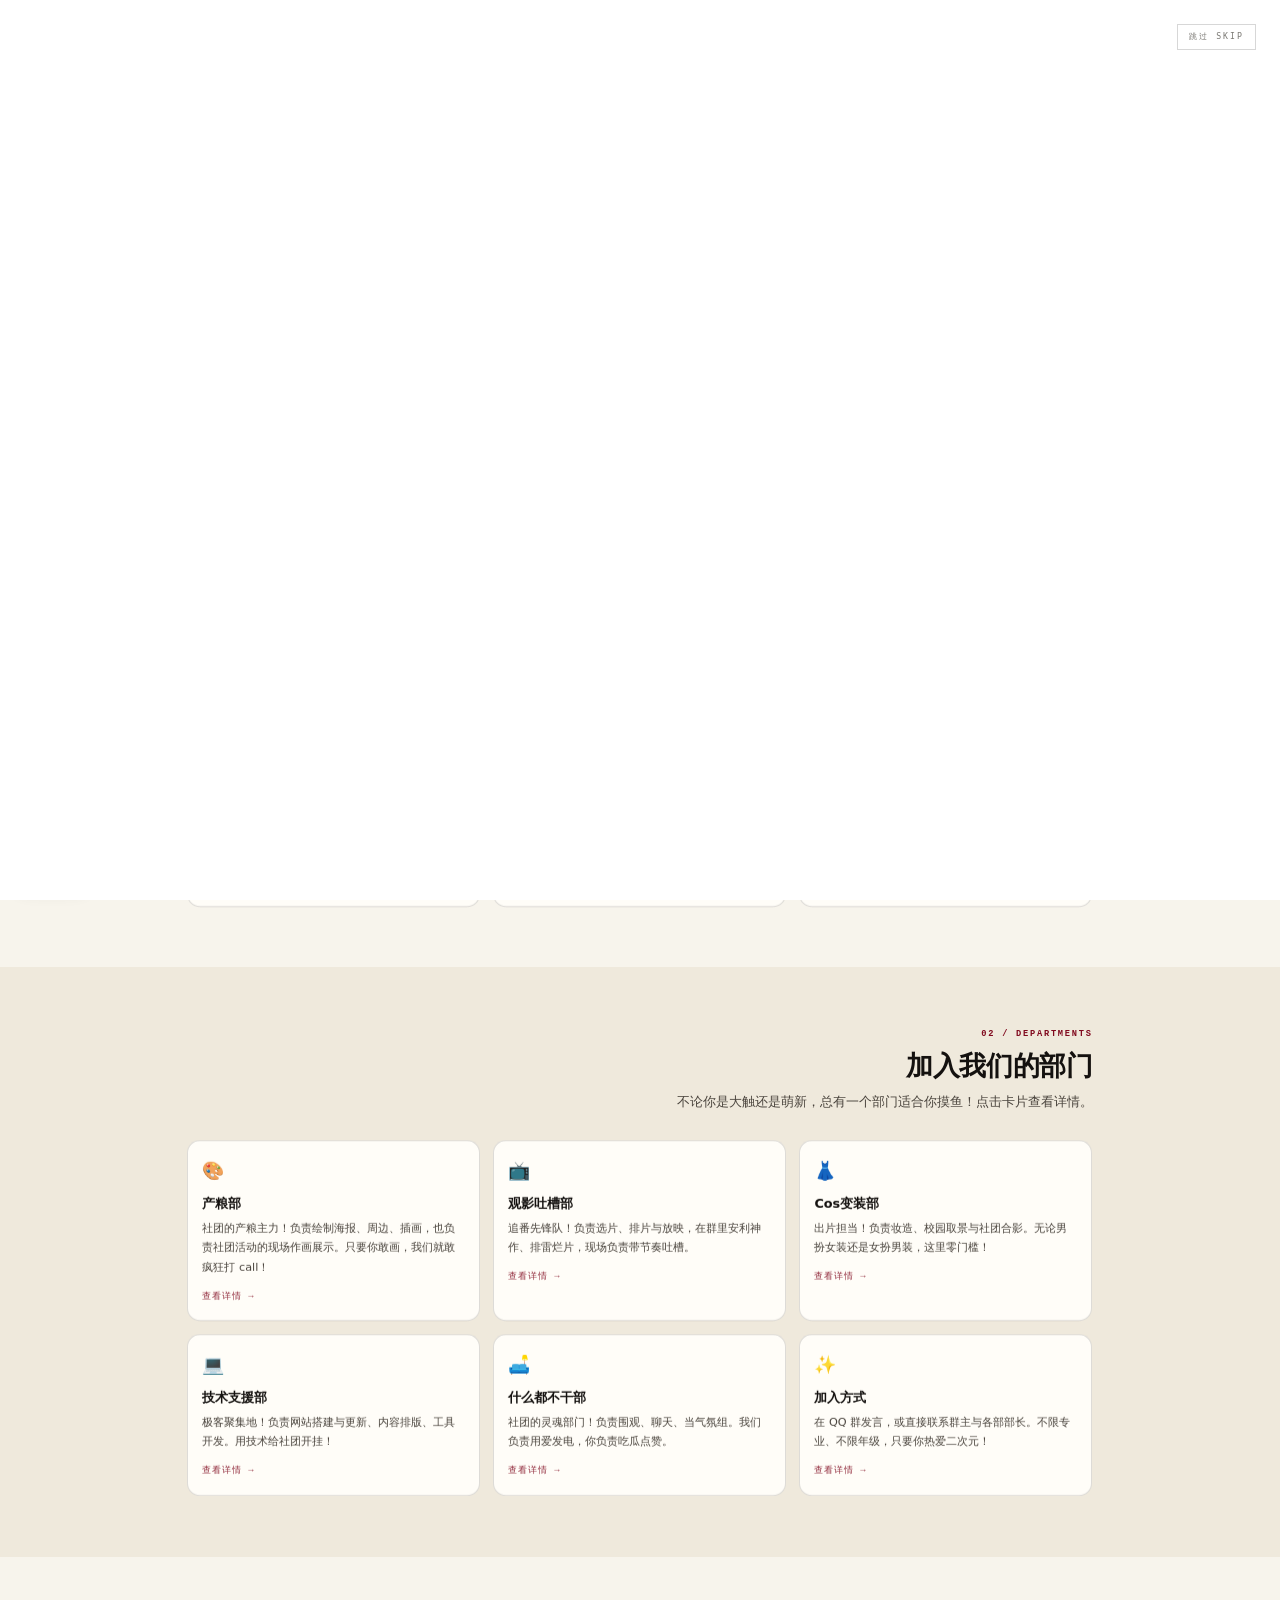
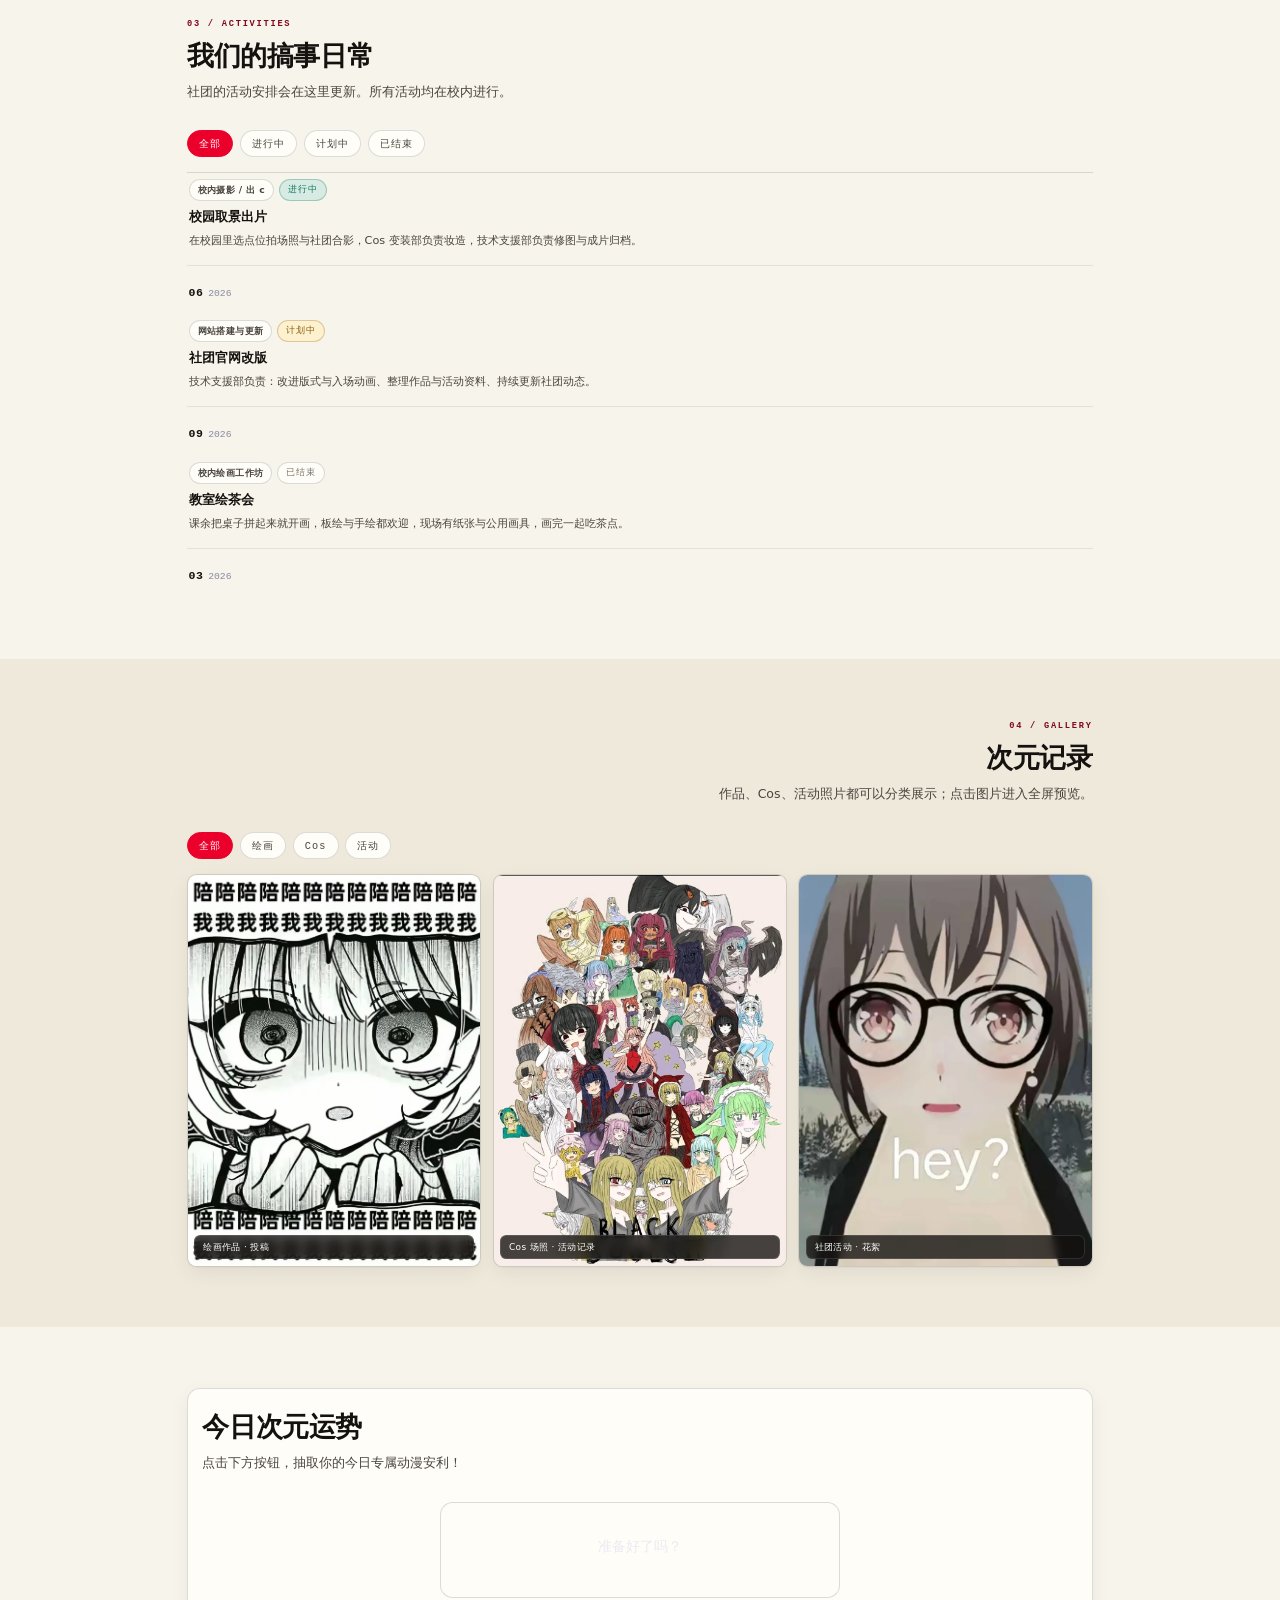
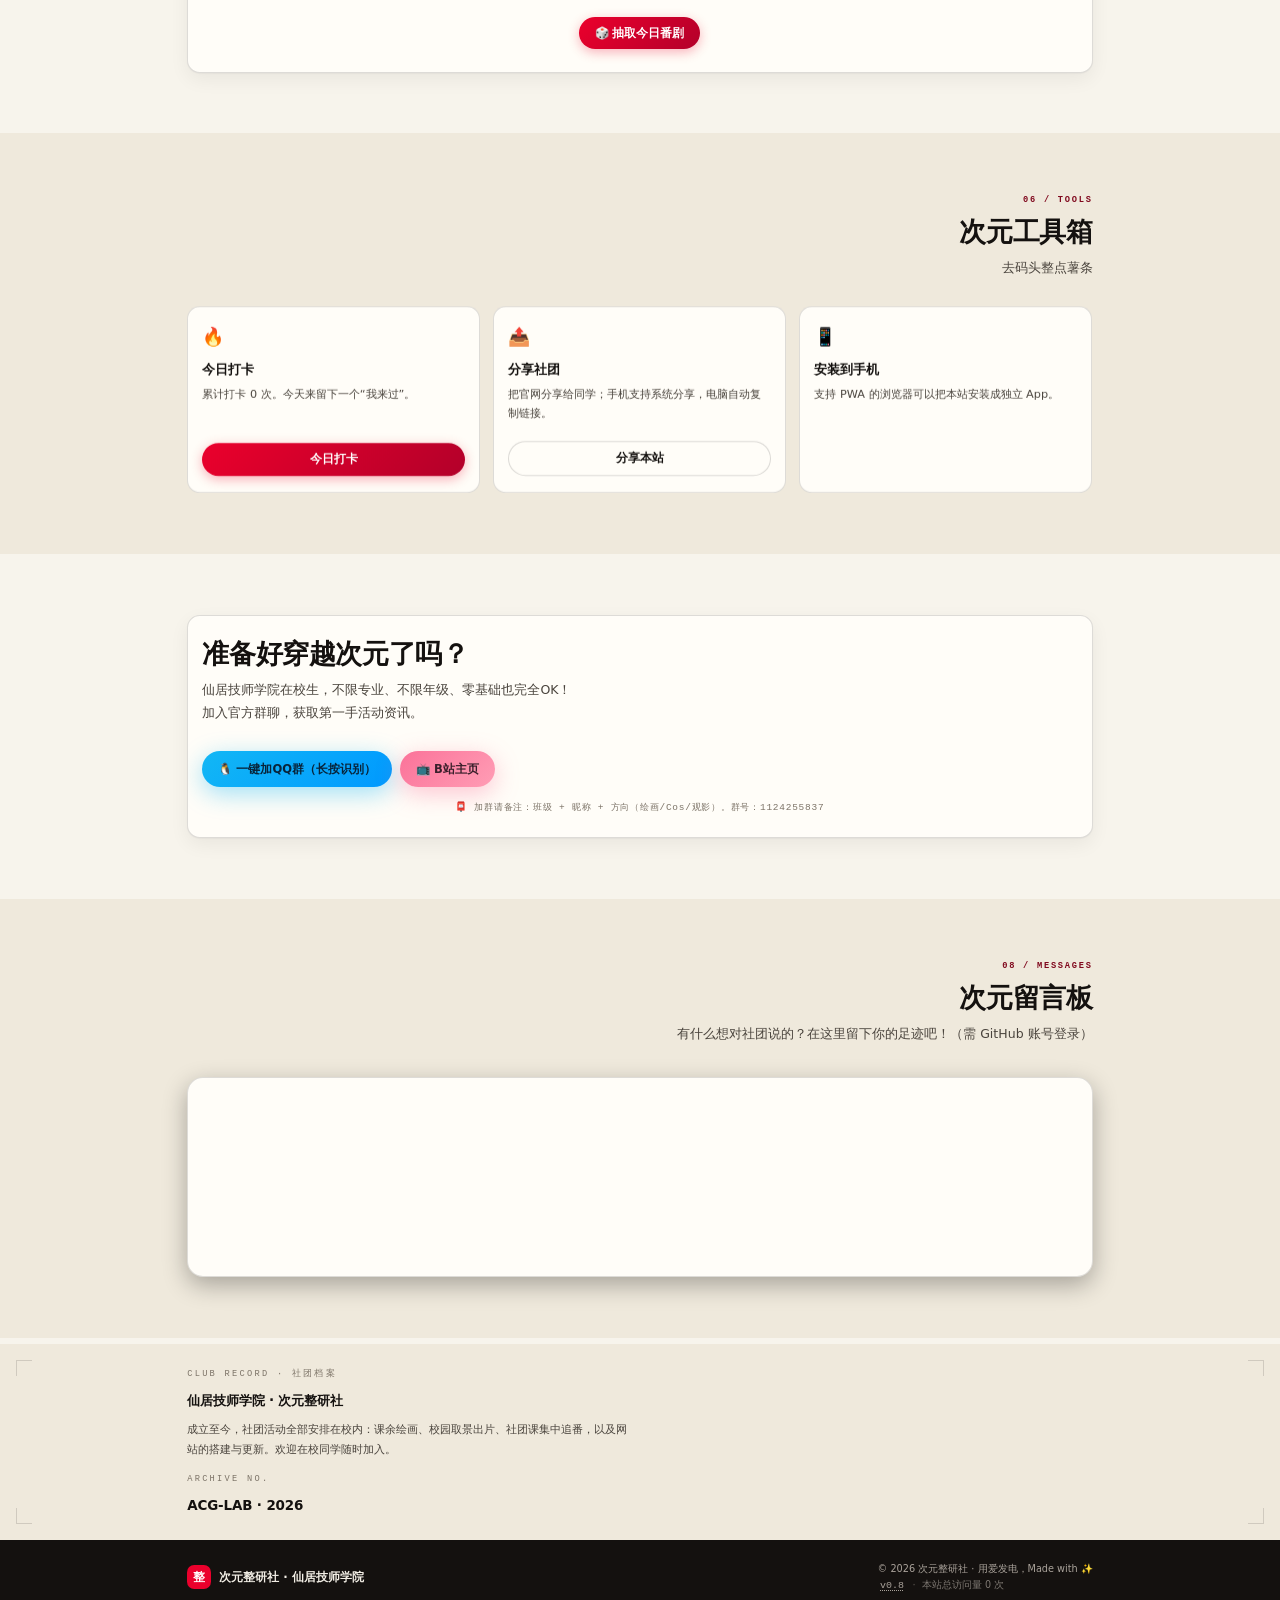
==== commit 94b53484: "Add files via upload" ====
--- a/index.html
+++ b/index.html
@@ -57,7 +57,8 @@
       if (meta) meta.setAttribute('content', THEME_COLORS[key]);
     })();
 
-    // 入场动画的"是否会播"判定必须和 main.js 完全一致（同样的两个条件）。
+    // 开屏动画"是否会播"的判定必须和 main.js 第 25 节完全一致（同样的两个条件）：
+    // 系统开了减少动态效果，或本会话已经播过 → 不播。
     // 不播时立刻打上 data-acg-immediate，让首屏内容直接显示，否则会一直空着。
     (function () {
       var willPlay = true;
--- a/style.css
+++ b/style.css
@@ -875,10 +875,12 @@
   padding-bottom: 26px;   /* 视觉重心略高于几何中心 */
 }
 /* 准星与文字块同心叠放：环在文字外侧，不把文字推下去 */
-.acgb-cross { position: relative; width: clamp(210px, 42vh, 300px); aspect-ratio: 1; flex: none; }
+.acgb-cross { --acgb-ring: clamp(260px, 34vw, 360px); position: relative; width: var(--acgb-ring); aspect-ratio: 1; flex: none; }
 .acgb-copy {
   position: absolute; left: 50%; top: 50%; transform: translate(-50%, -50%);
-  width: min(86vw, 640px);
+  /* 宽度给足：不跟环宽绑定。副标题保持单行居中，最长的那条也能完整显示；
+     中文主字本来就短，居中后仍在环内。 */
+  width: max(320px, calc(var(--acgb-ring) * 1.15));
 }
 .acgb-ring {
   position: absolute; inset: 0; border-radius: 50%;
@@ -910,10 +912,12 @@
 .acgb-sub, .acgb-status { text-align: center; }
 .acgb-sub {
   font-family: var(--acgb-mono);
-  font-size: clamp(.58rem, 1.9vw, .8rem);
-  letter-spacing: clamp(.14em, .8vw, .34em);
+  /* 字号按"最长副标题一行放得下"定：26 字符 × ~0.62em + 字距 ≈ 环宽的 0.9 倍 */
+  font-size: clamp(.5rem, 1.15vw, .6rem);
+  letter-spacing: clamp(.04em, .28vw, .12em);
   color: var(--acgb-ink-soft); text-transform: uppercase;
-  margin-bottom: 12px; min-height: 1.4em;
+  margin-bottom: 10px; min-height: 1.3em;
+  white-space: nowrap;   /* 单行：这一档字号下最长的副标题也能完整放下 */
 }
 .acgb-status {
   font-family: var(--acgb-zh);
@@ -1006,7 +1010,7 @@
   .acgb-brand-line { font-size: 1.35rem; }
   .acgb-meta { position: static; margin-top: 12px; }
   .acgb-foot { display: none; }
-  .acgb-cross { width: min(78vw, 300px); }
+  .acgb-cross { --acgb-ring: min(80vw, 300px); }
 }
 
 /* ===================================================================
@@ -1429,10 +1433,10 @@
 /* ===================================================================
    13 · 首屏"揭幕即浮现"
    -------------------------------------------------------------------
-   之前首屏动画在页面加载时就跑完了，全程被入场层挡着 ——
+   之前首屏 GSAP 动画在页面加载时就跑完了，全程被开屏遮住 ——
    等幕布拉开，主界面只剩一个裸淡入，看起来就是"直接跳出来"。
    现在改成声明式：首屏元素默认隐藏，只有在 <html> 出现 data-acg-loaded
-   时才浮现（JS 在故障揭幕那一刻写入这个属性）。
+   时才错峰浮现（main.js 第 25 节的 reveal() 在色散揭幕那一刻写入这个属性）。
    不依赖 GSAP 是否加载成功，路径唯一，不会两处争状态。
    =================================================================== */
 .hero-inner > * { opacity: 0; }
@@ -1452,293 +1456,877 @@
 /* ===== 视觉方案 v0.8 覆盖层结束 ===== */
 
 /* ===================================================================
-   🎬 入场动画 v0.8 · 全屏聚焦 + 左侧竖进度条
+   ☀️ 视觉方案 v0.9 · 暖白 · 手机优先
    -------------------------------------------------------------------
-   手法来源：对 Hypergryph 终末地官网开屏动画的分析（仅借鉴手法，不含其素材）。
-   核心三条：
-     1. 进度是【真实】资源加载完成数，不是定时器演的假进度
-     2. 只写一个 CSS 变量 --p，进度条与背景模糊都由它派生，绝不出现两处不同步
-     3. blur = 8px * (1 - p/100)，线性收束：画面随加载完成逐渐"对上焦"
-   退出：CSS 类做「停 0.9s + 淡出 0.93s」，JS 的卸载定时器（2400ms）必须大于两者之和。
-   =================================================================== */
-#acgEnter {
-  --acgb-accent: #ff0033;
-  --acgb-bg: #e5e3df;
-  --acgb-bg-2: #eceae6;
-  --acgb-ink: #0a0a0a;
-  --acgb-ink-2: #3a3936;
-  --acgb-muted: #7a7873;
-  --acgb-hair: rgba(10, 10, 10, .16);
-  --acgb-hair-soft: rgba(10, 10, 10, .07);
-  --acgb-glitch-a: #ff3b30;
-  --acgb-glitch-b: #2971b8;
-  --acgb-bar: #ff0033;            /* 进度条与读数（参考站是亮黄 #fff a00，这里用本站主题红） */
-  --acgb-din: "Bahnschrift", "DIN Alternate", "HarmonyOS Sans SC", "Microsoft YaHei", "PingFang SC", system-ui, sans-serif;
-  --acgb-mono: "Cascadia Mono", "SFMono-Regular", Consolas, Menlo, ui-monospace, monospace;
-  --acgb-zh: "Microsoft YaHei", "PingFang SC", "HarmonyOS Sans SC", "Noto Sans SC", sans-serif;
-  --acgb-ease: cubic-bezier(.22, .61, .36, 1);
-  --p: 0;                          /* 唯一数据源：0 → 100，由 JS 写入 */
-
-  position: fixed; inset: 0; z-index: 1300;
-  overflow: hidden; background: #06060a; color: var(--acgb-ink);
-  font-family: var(--acgb-din);
-  cursor: default; -webkit-user-select: none; user-select: none;
-  -webkit-tap-highlight-color: transparent;
-  -webkit-font-smoothing: antialiased;
-  contain: layout paint style;
-}
-#acgEnter.acgb-out { opacity: 0; transition: opacity .93s var(--acgb-ease) .9s; }
-html.acg-enter-lock, html.acg-enter-lock body { overflow: hidden !important; }
-
-/* —— 背景层：全出血插画，模糊随进度收束 —— */
-/* 【换图处】把 url() 换成你想要的开屏主视觉即可，结构不用动 */
-.acge-bg {
-  position: absolute; inset: -4%;
-  background: url('../assets/images/bg.jpg') center 32% / cover no-repeat,
-              linear-gradient(160deg, #14141d, #06060a);
-  filter: blur(calc(8px * (1 - var(--p) / 100))) saturate(calc(.72 + var(--p) / 360));
-  transform: scale(calc(1.08 - var(--p) / 1400));
-  will-change: filter, transform;
-  transition: filter .5s linear, transform .5s linear;
-}
-.acge-scrim {
-  position: absolute; inset: 0; pointer-events: none;
-  background:
-    linear-gradient(90deg, rgba(6,6,10,.92) 0%, rgba(6,6,10,.58) 52%, rgba(6,6,10,.30) 100%),
-    linear-gradient(0deg, rgba(6,6,10,.86) 0%, transparent 42%);
-}
-/* 极淡方格网：把前面两版的"档案"质感带进来 */
-.acge-grid {
-  position: absolute; inset: 0; pointer-events: none; opacity: .5;
-  background-image:
-    repeating-linear-gradient(0deg, rgba(255,255,255,.05) 0 1px, transparent 1px 76px),
-    repeating-linear-gradient(90deg, rgba(255,255,255,.05) 0 1px, transparent 1px 76px);
-}
-
-/* —— 科技感细节 —— */
-/* 扫描带：一道缓慢下移的暗带，像在做全域扫描 */
-.acge-scan {
-  position: absolute; left: 0; right: 0; height: 34vh; pointer-events: none; opacity: .55;
-  background: linear-gradient(180deg, transparent, rgba(255,255,255,.05) 44%,
-              rgba(255,0,51,.12) 50%, rgba(255,255,255,.05) 56%, transparent);
-  animation: acgeScan 3.6s linear infinite;
-}
-@keyframes acgeScan { 0% { top: -34vh; } 100% { top: 100%; } }
-/* 细横纹：CRT 质感，很淡 */
-.acge-lines {
-  position: absolute; inset: 0; pointer-events: none; opacity: .32;
-  background: repeating-linear-gradient(0deg, rgba(255,255,255,.045) 0 1px, transparent 1px 3px);
-}
-/* 左侧刻度条：随进度生长 */
-.acge-scale {
-  position: absolute; left: 0; top: 0; bottom: 0; width: 3px; pointer-events: none;
-  background: var(--acgb-bar); opacity: .55;
-  transform-origin: top center;
-  transform: scaleY(calc(var(--p) / 100));
-  transition: transform .5s linear;
-}
-/* 四边中点短线：取景框感 */
-.acge-tick {
-  position: absolute; background: rgba(255,255,255,.28); pointer-events: none;
-  opacity: 0; animation: acgeRise .7s var(--acgb-ease) .5s forwards;
-}
-.acge-tick.t { top: 26px; left: 50%; width: 1px; height: 16px; }
-.acge-tick.b { bottom: 26px; left: 50%; width: 1px; height: 16px; }
-.acge-tick.l { left: 26px; top: 50%; width: 16px; height: 1px; }
-.acge-tick.r { right: 26px; top: 50%; width: 16px; height: 1px; }
-/* 右上角遥测读数 */
-.acge-hud {
-  position: absolute; top: clamp(44px, 8vh, 76px); right: clamp(30px, 5vw, 66px);
-  text-align: right; font-family: var(--acgb-mono);
-  font-size: .62rem; letter-spacing: .18em; text-transform: uppercase;
-  color: rgba(255,255,255,.36); line-height: 2;
-  opacity: 0; animation: acgeIn .8s var(--acgb-ease) .6s forwards;
-}
-.acge-hud b { color: rgba(255,255,255,.74); font-weight: 600; font-variant-numeric: tabular-nums; }
-.acge-hud .ok { color: var(--acgb-bar); }
-/* 任务名打字机光标 */
-.acge-task::after {
-  content: ""; display: inline-block; width: 6px; height: 11px; margin-left: 5px;
-  background: rgba(255,255,255,.5); vertical-align: -1px;
-  animation: acgeBlink .9s steps(1, end) infinite;
-}
-@keyframes acgeBlink { 0%, 49% { opacity: 1; } 50%, 100% { opacity: 0; } }
-
-/* —— 四角定位角标 —— */
-.acge-corners i {
-  position: absolute; width: 22px; height: 22px;
-  border: 1px solid rgba(255,255,255,.30); pointer-events: none;
-  opacity: 0; animation: acgeRise .7s var(--acgb-ease) .35s forwards;
-}
-.acge-corners i:nth-child(1) { top: 26px; left: 26px; border-right: 0; border-bottom: 0; }
-.acge-corners i:nth-child(2) { top: 26px; right: 26px; border-left: 0; border-bottom: 0; }
-.acge-corners i:nth-child(3) { bottom: 26px; left: 26px; border-right: 0; border-top: 0; }
-.acge-corners i:nth-child(4) { bottom: 26px; right: 26px; border-left: 0; border-top: 0; }
-@keyframes acgeRise { to { opacity: 1; } }
-
-/* —— 左上品牌块（三行窄体，第三行强调色） —— */
-.acge-brand {
-  position: absolute; top: clamp(44px, 8vh, 78px); left: clamp(30px, 5vw, 66px);
-  opacity: 0; transform: translateY(10px);
-  animation: acgeIn .8s var(--acgb-ease) .12s forwards;
-}
-.acge-brand-line {
-  font-size: clamp(1.35rem, 4.2vw, 2.5rem);
-  font-weight: 800; line-height: 1.1; letter-spacing: .01em; color: #f2f1ee;
-  text-transform: uppercase;
-}
-.acge-brand-line.accent { color: var(--acgb-accent); }
-@keyframes acgeIn { to { opacity: 1; transform: none; } }
-
-/* —— 左下：当前正在加载的任务名（等宽小字） —— */
-.acge-task {
-  position: absolute; left: clamp(30px, 5vw, 66px); bottom: clamp(30px, 5vh, 54px);
-  font-family: var(--acgb-mono); font-size: .68rem; letter-spacing: .2em;
-  text-transform: uppercase; color: rgba(255,255,255,.42);
-  max-width: 40vw; overflow: hidden; white-space: nowrap; text-overflow: ellipsis;
-}
-
-/* —— 右侧：Slogan | 竖进度条 | 大读数（三列网格，读数有专属列，不会压到 slogan） —— */
-.acge-right {
-  position: absolute; right: clamp(56px, 9vw, 132px); top: 50%;
-  transform: translateY(-50%);
+   这是文件的最后一层，权威覆盖前面的深色方案（v0.8 覆盖层保留在文件里，
+   但被本层按优先级压过去；想整体回到深色只需删掉本段）。
+
+   两个根本改变：
+     1. 配色从"深色底 + 铺满暗插画 + 大量灰字"改成暖白底 + 墨色正文 + 红色强调
+        —— 之前显得沉闷，主要是灰字太多、暗图铺满、缺少亮面。
+     2. 手机优先：先按 390px 定好所有规则，再用 min-width 往上加。
+        之前是先做桌面再补 max-width，手机上处处将就，才会出现导航塞爆、
+        按钮过胖、数据行换行、正文满宽贴边这些问题。
+
+   断点：默认 = 手机；>=560 大屏手机；>=820 平板；>=1100 桌面
+   =================================================================== */
+:root {
+  --v9-bg: #f7f4ec;          /* 暖白底 */
+  --v9-surface: #fffdf8;     /* 卡片面 */
+  --v9-band: #efe9dc;        /* 分区带 */
+  --v9-ink: #14110f;         /* 正文墨色 */
+  --v9-ink-2: #4a443d;       /* 次级文字 */
+  --v9-ink-3: #7d7468;       /* 说明文字 */
+  --v9-line: rgba(20, 17, 15, .14);
+  --v9-line-2: rgba(20, 17, 15, .08);
+  /* ⚠️ 强调色必须跟随主题，不能写死：
+     主题只定义了 --btn-grad-from/to 和 --on-primary，
+     若这里固定成 #e8122f，换主题就完全没有视觉变化，那个按钮形同虚设。 */
+  --v9-accent: var(--btn-grad-from, #e8122f);
+  --v9-accent-2: var(--btn-grad-to, #b3002a);
+  /* 红色文字要压深才够对比度；用 color-mix 从强调色派生，主题一换自动跟着变 */
+  --v9-accent-ink: color-mix(in srgb, var(--v9-accent) 50%, #14110f);
+  --v9-accent-soft: color-mix(in srgb, var(--v9-accent) 14%, #ffffff);
+  --v9-mint: #d7ebe4;
+  --v9-pink: var(--v9-accent-soft);
+  --v9-sun: #fdf1cf;
+  --v9-radius: 16px;
+  --v9-shadow: 0 1px 2px rgba(20,17,15,.05), 0 8px 24px rgba(20,17,15,.06);
+  --v9-din: "Bahnschrift", "DIN Alternate", "HarmonyOS Sans SC", "Microsoft YaHei", "PingFang SC", system-ui, sans-serif;
+  --v9-mono: "Cascadia Mono", "SFMono-Regular", Consolas, Menlo, ui-monospace, monospace;
+}
+
+/* ---------- 基础 ---------- */
+body {
+  background: var(--v9-bg) !important;
+  color: var(--v9-ink) !important;
+  font-family: "Microsoft YaHei", "PingFang SC", "HarmonyOS Sans SC", "Noto Sans SC", system-ui, sans-serif;
+}
+.bg-image, .bg-grid, .glow { display: none !important; }
+#particles { display: none !important; }   /* 手机再省点电，粒子也让位给亮底 */
+::selection { background: var(--v9-accent); color: #fff; }
+
+/* ---------- 导航：手机只留 3 件东西 ---------- */
+.nav {
+  background: rgba(247, 244, 236, .92) !important;
+  border-bottom: 1px solid var(--v9-line-2) !important;
+  backdrop-filter: blur(14px) !important;
+  -webkit-backdrop-filter: blur(14px) !important;
+}
+.nav.scrolled { background: rgba(247, 244, 236, .98) !important; border-bottom-color: var(--v9-line) !important; }
+.nav-inner {
+  max-width: 1180px !important;
+  padding: 10px 16px !important;
+  min-height: 56px;
+}
+.logo { font-size: 1.02rem !important; gap: 8px !important; color: var(--v9-ink) !important; }
+.logo-mark {
+  width: 30px !important; height: 30px !important; border-radius: 9px !important;
+  background: var(--v9-accent) !important; box-shadow: none !important;
+  font-size: .92rem !important;
+}
+.logo-text em { color: var(--v9-ink) !important; }
+
+/* 手机：把"主题钮 / 网站贡献者"从顶栏收进抽屉底部，顶栏只留 logo + 名片 + 汉堡 */
+.nav-toggle { display: flex !important; }
+.nav-toggle span { background: var(--v9-ink) !important; }
+
+.nav-auth {
+  margin-left: auto !important; margin-right: 8px !important;
+  gap: 6px !important;
+}
+
+/* ⚠️ 换色按钮：原来的样式是深色版留下的
+     border: 1px solid rgba(255,255,255,.15) + background: rgba(255,255,255,.05)
+   在暖白底上等于全透明，按钮"看不见"而不是"不存在"。这里改成实心描边按钮。 */
+.theme-toggle {
+  width: 34px !important; height: 34px !important;
+  border-radius: 10px !important;
+  border: 1px solid var(--v9-line) !important;
+  background: var(--v9-surface) !important;
+  color: var(--v9-ink) !important;
+  box-shadow: var(--v9-shadow);
+  font-size: .95rem !important;
+  display: grid !important; place-items: center !important;
+  cursor: pointer;
+  transition: border-color .18s, transform .18s, background .18s;
+}
+.theme-toggle:hover { border-color: var(--v9-accent) !important; transform: rotate(20deg); background: var(--v9-pink) !important; }
+
+/* 主题面板：深色弹层在亮底上很跳，改成亮色 */
+.theme-panel {
+  background: var(--v9-surface) !important;
+  border: 1px solid var(--v9-line) !important;
+  box-shadow: 0 12px 32px rgba(20,17,15,.14) !important;
+  border-radius: 14px !important;
+}
+.theme-panel-title { color: var(--v9-ink-3) !important; }
+.theme-option {
+  color: var(--v9-ink-2) !important;
+  border-radius: 8px !important;
+}
+.theme-option:hover { background: var(--v9-band) !important; color: var(--v9-ink) !important; }
+.theme-option.active {
+  background: var(--v9-pink) !important;
+  border-color: var(--v9-accent) !important;
+  color: var(--v9-accent-ink) !important;
+}
+
+/* 网站贡献者：手机上收成图标，和换色按钮同尺寸 */
+.developer-btn {
+  width: 34px !important; height: 34px !important;
+  padding: 0 !important;
+  border-radius: 10px !important;
+  border: 1px solid var(--v9-line) !important;
+  background: var(--v9-surface) !important;
+  color: var(--v9-ink) !important;
+  box-shadow: var(--v9-shadow);
+  font-size: 0 !important;
+  display: grid !important; place-items: center !important;
+  flex: none;
+}
+.developer-btn::before { content: '🛠️'; font-size: .95rem; }
+.developer-btn:hover { border-color: var(--v9-accent) !important; background: var(--v9-pink) !important; }
+.user-info { background: var(--v9-pink) !important; border-color: var(--v9-line) !important; color: var(--v9-ink) !important; }
+.user-name { color: var(--v9-ink) !important; max-width: 72px; }
+.btn-logout { color: var(--v9-ink-3) !important; }
+
+/* 抽屉：导航链接 + 底部两个收纳项 */
+.nav-links {
+  position: fixed !important;
+  top: 56px !important; left: 0 !important; right: 0 !important;
+  background: var(--v9-bg) !important;
+  backdrop-filter: none !important; -webkit-backdrop-filter: none !important;
+  border-bottom: 1px solid var(--v9-line) !important;
+  flex-direction: column !important;
+  gap: 0 !important;
+  padding: 8px 16px 20px !important;
+  transform: translateY(-130%) !important;
+  transition: transform .32s cubic-bezier(.22,.61,.36,1) !important;
+  max-height: calc(100dvh - 56px) !important;
+  overflow-y: auto !important;
+  display: flex !important;
+}
+.nav-links.open { transform: translateY(0) !important; }
+.nav-links a {
+  color: var(--v9-ink) !important;
+  padding: 14px 4px !important;
+  border-bottom: 1px solid var(--v9-line-2);
+  font-size: 1rem !important;
+  font-weight: 600;
+}
+.nav-links a::after { display: none !important; }
+.nav-links a:last-child { border-bottom: 0; }
+
+/* 抽屉打开时，在链接下方追加"主题 / 贡献者"两个入口（用顶层导航里的元素就位） */
+
+
+/* ---------- Hero：亮底 + 图片做成"卡片式主视觉" ---------- */
+.hero {
+  min-height: auto !important;
+  display: block !important;
+  padding: 76px 0 34px !important;
+  background: var(--v9-bg) !important;
+  isolation: auto !important;
+  overflow: visible !important;
+}
+.hero::before { display: none !important; }   /* 去掉全屏暗图 */
+.hero::after { display: none !important; }
+
+/* 主视觉图：圆角大卡，手机上也一眼看到，但不压住文字 */
+.hero-inner {
+  max-width: 1180px !important;
+  padding-inline: 16px !important;
   display: grid;
-  grid-template-columns: auto auto auto;
+  grid-template-columns: 1fr;
+  gap: 20px;
+  justify-items: start;      /* grid 默认 stretch，会把徽章和按钮都拉成满宽 */
+  text-align: left !important;
+}
+.hero-badge { justify-self: start !important; }
+.hero-actions { justify-self: start !important; }
+.hero-actions .btn { width: auto !important; }
+.hero-badge {
+  order: 0;
+  justify-self: start;
+  background: var(--v9-pink) !important;
+  border: 1px solid var(--v9-line) !important;
+  color: var(--v9-accent-ink) !important;
+  font-family: var(--v9-mono) !important;
+  font-size: .7rem !important;
+  letter-spacing: .08em !important;
+  padding: 6px 12px !important;
+  border-radius: 999px !important;
+  margin-bottom: 0 !important;
+}
+.hero-title {
+  order: 1;
+  font-family: var(--v9-din) !important;
+  font-size: clamp(1.75rem, 8.4vw, 3.6rem) !important;
+  line-height: 1.14 !important;
+  letter-spacing: -.02em !important;
+  color: var(--v9-ink) !important;
+  margin: 0 !important;
+  max-width: 20em;
+}
+/* 强调词是正文级文字，必须用压深后的 accent-ink；
+   直接上 --v9-accent 的话，金色/黄色主题对比度只有 1.1~1.4，几乎看不清。 */
+.hero-title .hero-em { color: var(--v9-accent-ink) !important; }
+.hero-sub {
+  order: 2;
+  font-size: .96rem !important;
+  line-height: 1.75 !important;
+  color: var(--v9-ink-2) !important;
+  max-width: 34em !important;
+  margin: 0 !important;
+}
+/* CTA：手机上门板不做"两块大馒头"，并排且高度收敛 */
+.hero-actions {
+  order: 3;
+  display: flex !important;
+  flex-direction: row !important;
+  flex-wrap: wrap !important;
+  gap: 10px !important;
+  margin: 2px 0 0 !important;
+  justify-content: flex-start !important;
+}
+.hero-actions .btn { flex: 0 1 auto; }
+/* 主视觉图（用伪元素挂在最后，避免动 HTML） */
+.hero-inner::after {
+  content: "";
+  order: 4;
+  justify-self: stretch;
+  display: block;
+  width: 100%;
+  aspect-ratio: 16 / 10;
+  margin-top: 4px;
+  border-radius: 20px;
+  border: 1px solid var(--v9-line);
+  box-shadow: var(--v9-shadow);
+  background: url('assets/images/bg.webp') center 30% / cover no-repeat, #d9d3c6;
+}
+/* 数据行：手机两列，数值和标签同一格，不再折行 */
+.hero-stats {
+  order: 5;
+  justify-self: stretch !important;   /* 数据行要通栏，不接受 start */
+  width: 100% !important;
+  display: grid !important;
+  grid-template-columns: repeat(2, 1fr) !important;
+  gap: 0 !important;
+  border-top: 1px solid var(--v9-line) !important;
+  border-bottom: 1px solid var(--v9-line) !important;
+  padding: 0 !important;
+  max-width: none !important;
+  margin-top: 18px;
+}
+.hero-stats .stat {
+  border-right: 1px solid var(--v9-line) !important;
+  border-bottom: 1px solid var(--v9-line) !important;
+  padding: 14px 12px !important;
+  text-align: left !important;
+  display: flex;
+  align-items: baseline;
+  gap: 8px;
+}
+.hero-stats .stat:nth-child(2n) { border-right: 0 !important; }
+.hero-stats .stat:nth-last-child(-n+2) { border-bottom: 0 !important; }
+.hero-stats .stat strong {
+  background: none !important; -webkit-text-fill-color: currentColor !important;
+  color: var(--v9-accent-ink) !important;   /* 文字用压深版；金色主题上亮金几乎看不见 */
+  font-family: var(--v9-din) !important;
+  font-size: 1.55rem !important;
+  line-height: 1 !important;
+  display: inline !important;
+}
+.hero-stats .stat span {
+  color: var(--v9-ink-3) !important;
+  font-size: .76rem !important;
+  letter-spacing: .02em;
+  display: inline !important;
+}
+
+/* ---------- 按钮：手机不铺满，高度收敛 ---------- */
+.btn {
+  padding: 11px 20px !important;
+  font-size: .9rem !important;
+  font-weight: 700;
+  border-radius: 999px !important;
+  transition: transform .16s, box-shadow .16s, background .16s, border-color .16s;
+}
+.btn-primary {
+  /* 保留各主题原本的渐变与文字色（--on-primary 已按主题调好对比度） */
+  background: linear-gradient(135deg, var(--btn-grad-from), var(--btn-grad-to)) !important;
+  color: var(--on-primary, #fff) !important;
+  box-shadow: 0 4px 14px color-mix(in srgb, var(--v9-accent) 30%, transparent) !important;
+}
+.btn-primary:hover {
+  filter: brightness(1.06);
+  transform: translateY(-1px);
+}
+.btn-ghost {
+  background: var(--v9-surface) !important;
+  color: var(--v9-ink) !important;
+  border: 1px solid var(--v9-line) !important;
+}
+.btn-ghost:hover { border-color: var(--v9-ink-3) !important; }
+.btn-block { width: 100% !important; }
+
+/* ---------- 区段：亮底 + 留白 ---------- */
+.section { padding: 46px 0 !important; background: var(--v9-bg) !important; }
+.section-alt { background: var(--v9-band) !important; }
+.section-alt::before, .section-alt::after { display: none !important; }
+.container { max-width: 1180px !important; padding-inline: 16px !important; margin-inline: auto !important; }
+
+.section-label {
+  font-family: var(--v9-mono) !important;
+  font-size: .68rem !important;
+  letter-spacing: .2em !important;
+  color: var(--v9-accent-ink) !important;
+  text-align: left !important;
+  display: flex; align-items: center; gap: 10px;
+  margin: 0 0 10px !important;
+}
+.section-label::after {
+  content: ""; flex: 0 0 40px; height: 1px;
+  background: linear-gradient(90deg, var(--v9-accent), transparent);
+}
+.section-title {
+  font-family: var(--v9-din) !important;
+  font-size: clamp(1.35rem, 5.6vw, 2.1rem) !important;
+  line-height: 1.22 !important;
+  letter-spacing: -.015em;
+  color: var(--v9-ink) !important;
+  text-align: left !important;
+  margin: 0 0 10px !important;
+  max-width: 22em;
+}
+.section-title .grad {
+  background: none !important; -webkit-text-fill-color: currentColor !important;
+  color: var(--v9-ink) !important; animation: none !important;
+}
+.section-desc {
+  color: var(--v9-ink-2) !important;
+  font-size: .92rem !important;
+  line-height: 1.78 !important;
+  text-align: left !important;
+  max-width: 36em !important;      /* 手机上限制行宽，不再满宽贴边 */
+  margin: 0 0 26px !important;
+}
+.section-desc strong { color: var(--v9-accent-ink) !important; }
+/* 交错：桌面才右对齐，手机一律左对齐（手机右对齐会很难读） */
+@media (min-width: 820px) {
+  .section-alt .section-label { flex-direction: row-reverse; }
+  .section-alt .section-label::after { background: linear-gradient(270deg, var(--v9-accent), transparent); }
+  .section-alt .section-label,
+  .section-alt .section-title,
+  .section-alt .section-desc { text-align: right !important; margin-left: auto !important; margin-right: 0 !important; }
+}
+
+/* ---------- 卡片：白面 + 细线，手机单列 ---------- */
+.grid { display: grid !important; gap: 12px !important; grid-template-columns: 1fr !important; }
+.card {
+  background: var(--v9-surface) !important;
+  border: 1px solid var(--v9-line) !important;
+  border-radius: var(--v9-radius) !important;
+  padding: 20px 18px !important;
+  box-shadow: var(--v9-shadow);
+  transition: transform .18s, box-shadow .18s, border-color .18s;
+}
+.card:hover { transform: translateY(-2px); box-shadow: 0 2px 4px rgba(20,17,15,.06), 0 12px 28px rgba(20,17,15,.09); border-color: var(--v9-line) !important; }
+.card-icon { font-size: 1.4rem !important; margin-bottom: 10px !important; }
+.card h3 { font-size: 1rem !important; font-weight: 750; color: var(--v9-ink) !important; margin-bottom: 6px !important; }
+.card p { color: var(--v9-ink-2) !important; font-size: .88rem !important; line-height: 1.72 !important; }
+.dept-card::after { color: var(--v9-accent-ink) !important; font-family: var(--v9-mono); font-size: .7rem; }
+
+/* ---------- 活动：手机上下堆叠的条目 ---------- */
+.activity-toolbar, .gallery-toolbar {
+  justify-content: flex-start !important;
+  margin: 0 0 18px !important;
+  gap: 8px !important;
+}
+.filter-btn {
+  padding: 7px 14px !important;
+  font-size: .8rem !important;
+  border: 1px solid var(--v9-line) !important;
+  background: var(--v9-surface) !important;
+  color: var(--v9-ink-2) !important;
+  border-radius: 999px !important;
+}
+.filter-btn.active {
+  background: var(--v9-accent) !important;
+  border-color: var(--v9-accent) !important;
+  color: var(--on-primary, #fff) !important;
+}
+.activity-list { border-top: 1px solid var(--v9-line); display: flex; flex-direction: column; }
+.activity-item {
+  display: flex !important; flex-direction: column !important;
+  position: static !important; padding: 0 !important;
+}
+.activity-item .activity-dot { display: none !important; }
+/* 日期回到文档流并排到条目末尾当脚注：
+   原规则是 position:absolute + margin-left:56px，手机上会浮到标签胶囊上面重叠。 */
+.activity-date {
+  order: 3;
+  display: flex !important;
+  position: static !important;
+  margin: 0 !important;
+  top: auto !important; left: auto !important; right: auto !important;
+  align-items: baseline; gap: 6px !important;
+  font-family: var(--v9-mono); color: var(--v9-ink-3) !important;
+  padding: 0 2px 16px !important;
+  text-align: left !important;
+}
+.activity-date strong { display: inline !important; color: var(--v9-ink) !important; font-size: .9rem !important; }
+.activity-date span { font-size: .76rem !important; }
+.activity-body {
+  grid-column: auto !important;
+  position: static !important;
+  background: transparent !important; border: 0 !important;
+  border-bottom: 1px solid var(--v9-line-2) !important;
+  border-radius: 0 !important;
+  padding: 8px 2px 18px !important;
+}
+.activity-meta {
+  display: flex !important;
+  flex-wrap: nowrap !important;   /* 标签 + 状态尽量同一行；放不下时允许标签内部省略 */
+  gap: 6px !important;
   align-items: center;
-  gap: clamp(18px, 2.6vw, 34px);
-}
-.acge-slogan { text-align: right; }
-.acge-slogan-en {
-  display: block; font-family: var(--acgb-mono);
-  font-size: clamp(.62rem, 1.5vw, .78rem); letter-spacing: .34em;
-  text-transform: uppercase; color: rgba(242,241,238,.86);
-  line-height: 1.9;
-}
-.acge-slogan-cn {
-  display: block; margin-top: 12px; font-family: var(--acgb-zh);
-  font-size: clamp(.72rem, 1.7vw, .86rem); letter-spacing: .18em; color: rgba(255,255,255,.44);
-}
-/* 细渐变分隔线：参考站 divider 的写法（两端透明、中间最亮） */
-.acge-divider {
-  margin: 16px 0 0 auto; width: clamp(120px, 20vw, 240px); height: 1px;
-  background: linear-gradient(90deg, rgba(255,255,255,0) 0%, rgba(255,255,255,.34) 50%, rgba(255,255,255,0) 100%);
-}
-
-/* 竖进度条轨道 */
-.acge-progress {
-  position: relative; width: 7px; height: clamp(180px, 34vh, 300px);
-  background: rgba(255,255,255,.10); border-radius: 4px; overflow: visible; flex: none;
-}
-/* 进度条本体：只写 scaleY，纯合成属性，不触发重排 */
-.acge-bar {
-  position: absolute; left: 0; right: 0; bottom: 0; top: 0;
-  background: var(--acgb-bar);
-  transform-origin: bottom center;
-  transform: scaleY(calc(var(--p) / 100));
-  border-radius: 4px;
-  transition: transform .5s linear;   /* tween 追赶：目标高频重设，渲染值自然平滑爬升 */
-}
-/* 大读数：与进度条【同高】，用 padding-bottom 对齐条末端，避免绝对定位外溢压到 slogan */
-.acge-readout {
-  align-self: stretch; display: flex; align-items: flex-end;
-  padding-bottom: calc(var(--p) * 1%);
-  transition: padding-bottom .5s linear;
-}
-.acge-readout-inner { display: flex; align-items: baseline; gap: 2px; }
-/* "Updating…" 跟着读数走：挂在读数块右下方 */
-.acge-state {
-  position: absolute; margin-top: 6px; white-space: nowrap;
-}
-.acge-readout { position: relative; }
-.acge-readout > .acge-state { top: 100%; left: 0; }
-.acge-mark {
-  align-self: center; width: 5px; height: 26px; margin-right: 10px;
-  background: var(--acgb-bar); border-radius: 3px;
-}
-.acge-value {
-  font-family: var(--acgb-din);
-  font-size: clamp(2.4rem, 5.6vw, 4rem); font-weight: 800; line-height: 1;
-  color: var(--acgb-bar); font-variant-numeric: tabular-nums;
-  letter-spacing: -.02em;
-}
-.acge-symbol {
-  font-family: var(--acgb-mono); font-size: clamp(.9rem, 2vw, 1.4rem);
-  color: var(--acgb-bar); margin-left: 2px;
-}
-.acge-state {
-  font-family: var(--acgb-mono);
-  font-size: .62rem; letter-spacing: .22em; text-transform: uppercase;
-  color: rgba(255,255,255,.40);
-}
-
-/* —— 入场：进度读数与条延迟出现，先让画面"对上焦" —— */
-.acge-right, .acge-task {
-  opacity: 0; animation: acgeIn .7s var(--acgb-ease) .5s forwards;
-}
-
-/* —— 揭幕故障（加载完成瞬间） —— */
-.acge-glitch { position: absolute; inset: 0; pointer-events: none; opacity: 0; }
-.acge-glitch.on { animation: acgeGlitch .5s steps(2, end) forwards; }
-@keyframes acgeGlitch {
-  0%   { opacity: 0; transform: translate(0, 0); }
-  18%  { opacity: .85; transform: translate(-6px, 2px); }
-  40%  { opacity: .55; transform: translate(5px, -2px); }
-  64%  { opacity: .7; transform: translate(-3px, 0); }
-  100% { opacity: 0; transform: translate(0, 0); }
-}
-.acge-gbar { position: absolute; left: 0; right: 0; height: 2px; mix-blend-mode: screen; }
-.acge-gbar.a { background: var(--acgb-glitch-a); }
-.acge-gbar.b { background: var(--acgb-glitch-b); }
-
-/* —— 中央终幕方框 —— */
-.acge-box {
-  position: absolute; left: 50%; top: 50%;
-  transform: translate(-50%, -50%) scale(.96);
-  padding: clamp(16px, 3.4vw, 26px) clamp(24px, 6vw, 50px);
-  background: #0a0a0a; color: #f2f1ee;
-  font-family: var(--acgb-mono); font-size: clamp(.7rem, 2.2vw, .96rem);
-  letter-spacing: .3em; text-transform: uppercase; white-space: nowrap;
-  opacity: 0; transition: opacity .3s var(--acgb-ease), transform .3s var(--acgb-ease);
-}
-.acge-box.on { opacity: 1; transform: translate(-50%, -50%) scale(1); }
-
-/* —— 跳过 —— */
-.acge-skip {
-  position: absolute; top: clamp(22px, 3.4vh, 32px); right: clamp(22px, 3vw, 34px);
-  font-family: var(--acgb-mono); font-size: .62rem; letter-spacing: .24em;
-  padding: 9px 15px; cursor: pointer; text-transform: uppercase;
-  background: transparent; color: rgba(255,255,255,.48);
-  border: 1px solid rgba(255,255,255,.22);
-  transition: color .2s, border-color .2s, background .2s;
-}
-.acge-skip:hover { color: #fff; border-color: rgba(255,255,255,.6); background: rgba(255,255,255,.06); }
-.acge-skip:focus-visible { outline: 2px solid var(--acgb-accent); outline-offset: 2px; }
-
-/* —— 窄屏：改横向布局，进度条移到底部 —— */
-@media (max-width: 760px) {
-  .acge-right {
-    right: auto; left: 0; right: 0; top: auto; bottom: 0;
-    transform: none; padding: 0 22px 22px;
-    flex-direction: column-reverse; align-items: stretch; gap: 12px;
+  margin-bottom: 8px !important;
+  overflow: hidden;
+}
+.tag, .status {
+  font-size: .72rem !important;
+  padding: 3px 10px !important;
+  border-radius: 999px !important;
+  border: 1px solid var(--v9-line) !important;
+  background: var(--v9-surface) !important;
+  color: var(--v9-ink-2) !important;
+  white-space: nowrap;
+  display: inline-block !important;
+  margin: 0 !important;
+  flex: 0 0 auto;
+}
+.tag {
+  /* 标签可能很长（如"网站搭建与更新"），允许收缩并省略，给状态胶囊让位 */
+  flex: 0 1 auto !important;
+  min-width: 0;
+  overflow: hidden;
+  text-overflow: ellipsis;
+  max-width: 62%;
+}
+.status-进行中 { color: #0f7a5a !important; border-color: rgba(15,122,90,.3) !important; background: var(--v9-mint) !important; }
+.status-计划中 { color: #8a5a0a !important; border-color: rgba(138,90,10,.28) !important; background: var(--v9-sun) !important; }
+.status-已结束 { color: var(--v9-ink-3) !important; }
+.activity-body h3 { font-size: 1rem !important; color: var(--v9-ink) !important; margin-bottom: 4px !important; }
+.activity-body p { color: var(--v9-ink-2) !important; font-size: .88rem !important; line-height: 1.75 !important; }
+.empty-state { border: 1px solid var(--v9-line) !important; color: var(--v9-ink-3) !important; text-align: left !important; padding: 22px 16px !important; border-radius: var(--v9-radius) !important; }
+
+/* ---------- 画廊：手机两列等高，不再错位 ---------- */
+.gallery-grid {
+  display: grid !important;
+  grid-template-columns: repeat(2, 1fr) !important;
+  gap: 10px !important;
+}
+.gallery-item {
+  grid-column: auto !important;
+  position: relative !important;   /* 图注是 absolute，必须有定位基准 */
+  overflow: hidden;                /* 圆角裁切，图片不出界 */
+  /* 关键：卡片本身是 <button>，会被上面的 .btn 规则加上 11px 20px 内边距，
+     内边距一挤内容区就没了，图片自然不加载/不显示。这里全部清零。 */
+  padding: 0 !important;
+  font: inherit !important;
+  line-height: 0 !important;
+  display: block !important;
+  width: 100% !important;
+  aspect-ratio: 3 / 4 !important;      /* 统一比例 => 两列等高 */
+  border-radius: 12px !important;
+  border: 1px solid var(--v9-line) !important;
+  box-shadow: var(--v9-shadow);
+  margin: 0 !important;
+  background: var(--v9-band) !important;
+  cursor: pointer;
+}
+.gallery-item:nth-child(n) { grid-column: auto !important; aspect-ratio: 3 / 4 !important; margin: 0 !important; }
+/* <picture> 只当候选源容器：不设 height:100%，
+   否则 <img> 的 height:100% 会失去可解析的父高度（图片塌成 0 不加载）。
+   改为让 picture 绝对定位铺满卡片，img 再撑满 picture。 */
+.gallery-item picture {
+  display: block !important;
+  position: absolute !important;
+  inset: 0 !important;
+  width: 100% !important;
+  height: 100% !important;
+}
+.gallery-item img {
+  display: block !important;
+  width: 100% !important;
+  height: 100% !important;
+  object-fit: cover !important;
+  line-height: 0;
+}
+.gallery-item span {
+  position: absolute !important;   /* 不写这条会退回文档流，图注浮在图片中间 */
+  left: 8px !important; right: 8px !important; bottom: 8px !important;
+  padding: 6px 10px !important;
+  font-size: .7rem !important;
+  line-height: 1.4 !important;     /* 父级 line-height:0 会传到图注，压扁并贴底被裁 */
+  border-radius: 8px !important;
+  background: rgba(20, 17, 15, .78) !important;
+  backdrop-filter: blur(6px);
+  text-align: left !important;
+  display: block !important;
+  z-index: 2;
+}
+
+/* ---------- 工具 / 每日 / 加入 ---------- */
+.tool-card .btn { align-self: stretch !important; margin-top: 4px; }
+#daily-acg-box, .join-box {
+  border: 1px solid var(--v9-line) !important;
+  border-radius: var(--v9-radius) !important;
+}
+.join-box {
+  background: var(--v9-surface) !important;
+  background-image: none !important;
+  padding: 28px 18px !important;
+  box-shadow: var(--v9-shadow);
+}
+.join-box .section-label, .join-box .section-label::after { justify-content: flex-start; display: none; }
+.join-box .section-title, .join-box .section-desc { text-align: left !important; margin-left: 0 !important; margin-right: 0 !important; }
+.social-matrix { display: grid !important; gap: 10px !important; grid-template-columns: 1fr; }
+.join-note {
+  font-family: var(--v9-mono) !important;
+  font-size: .74rem !important;
+  color: var(--v9-ink-3) !important;
+  margin-top: 16px !important;
+}
+#daily-acg-box { background: var(--v9-surface) !important; border-style: solid !important; }
+
+/* ---------- 档案条：亮色版本 ---------- */
+.v8-plate { background: var(--v9-band) !important; color: var(--v9-ink) !important; padding: 30px 0 !important; }
+.v8-plate h3 { color: var(--v9-ink) !important; font-size: 1.05rem; }
+.v8-plate p { color: var(--v9-ink-2) !important; font-size: .88rem !important; }
+.v8-plate-kicker { color: var(--v9-ink-3) !important; }
+.v8-plate-inner { flex-direction: column !important; gap: 16px !important; }
+.v8-plate-corners i { border-color: var(--v9-line) !important; }
+
+/* ---------- 页脚 ---------- */
+.footer { background: var(--v9-ink) !important; color: #e9e4da !important; border-top: 0 !important; padding: 26px 0 !important; }
+.footer-brand { color: #f3efe6 !important; font-size: .92rem; }
+.footer-copy { color: #a9a29a !important; font-size: .76rem !important; }
+.version-link { color: #a9a29a !important; }
+
+/* ---------- 缩放控件：手机上直接隐藏 ---------- */
+/* 手机上双指缩放是系统原生操作，这一排按钮既多余、又会压住正文和卡片。
+   桌面端保留（那里没有手势缩放）。 */
+.zoom-controls { display: none !important; }
+@media (min-width: 820px) {
+  .zoom-controls {
+    display: flex !important;
+    left: 14px !important; bottom: 14px !important;
+    padding: 3px !important;
+    background: var(--v9-surface) !important;
+    border: 1px solid var(--v9-line) !important;
+    box-shadow: var(--v9-shadow);
+    opacity: .85 !important;
+    z-index: 60 !important;
   }
-  .acge-slogan { text-align: left; padding-top: 0; }
-  .acge-divider { margin: 0 0 0 0; width: 100%; }
-  .acge-slogan-cn { margin-top: 8px; }
-  .acge-progress { width: 100%; height: 5px; }
-  .acge-bar { transform-origin: left center; transform: scaleX(calc(var(--p) / 100)); }
-  .acge-readout {
-    bottom: auto; top: auto; left: auto; right: 0; transform: none;
-    position: relative; display: flex; align-items: baseline; gap: 4px;
-    justify-content: flex-end;
+  .zoom-controls:hover, .zoom-controls:focus-within { opacity: 1 !important; }
+  .zoom-controls button { width: 26px !important; height: 26px !important; color: var(--v9-ink) !important; background: transparent !important; }
+  .zoom-value { color: var(--v9-ink-2) !important; font-size: .68rem !important; min-width: 38px !important; }
+}
+.back-top {
+  background: var(--v9-surface) !important; color: var(--v9-ink) !important;
+  border: 1px solid var(--v9-line) !important; box-shadow: var(--v9-shadow);
+  /* 手机：返回顶部挪到右下角，音乐页签在其上方，两者不再叠 */
+  right: 12px !important; bottom: 12px !important;
+  width: 38px !important; height: 38px !important;
+  z-index: 60 !important;
+}
+.scroll-progress { background: var(--v9-accent) !important; }
+
+/* 页面底部留出空间，避免固定控件压住最后一段内容 */
+main { padding-bottom: 8px; }
+
+/* ---------- 音乐侧栏：手机重排为右下角悬浮按钮 ---------- */
+.music-side { z-index: 70 !important; }
+@media (max-width: 819px) {
+  /* 原始实现靠 transform: translateX(280px) 把整个容器推到屏幕外，只露一个页签。
+     手机上这样会让页签跟着容器跑到可视区外（实测 left=390, right=590）。
+     这里改成：容器留在屏幕内、抽屉自己 fixed 滑入滑出。 */
+  .music-side {
+    position: fixed !important;
+    right: 12px !important;
+    bottom: 58px !important;   /* 让开右下角的"返回顶部"按钮 */
+    top: auto !important;
+    transform: none !important;
+    flex-direction: column !important;
+    align-items: flex-end !important;
+    max-width: calc(100vw - 24px) !important;
   }
-  .acge-mark { display: none; }
-  .acge-value { font-size: 1.9rem; }
-  .acge-state { display: none; }
-  .acge-task { max-width: 60vw; bottom: auto; top: clamp(30px, 6vh, 48px); }
-  .acge-brand-line { font-size: 1.3rem; }
+  .music-side.open { transform: none !important; }
+  /* 折叠态：缩成半透明小圆点，尽量不遮正文；展开后恢复完整按钮 */
+  .ms-tab {
+    position: static !important;
+    width: 34px !important; height: 34px !important;
+    border-radius: 50% !important;
+    opacity: .42 !important;
+    z-index: 72 !important;
+    transition: opacity .2s, width .2s, height .2s, border-radius .2s !important;
+  }
+  .music-side:not(.open) .ms-tab:hover,
+  .music-side:not(.open) .ms-tab:active { opacity: 1 !important; }
+  .music-side.open .ms-tab {
+    width: 42px !important; height: 42px !important;
+    border-radius: 12px !important;
+    opacity: 1 !important;
+  }
+  .ms-drawer {
+    position: fixed !important;
+    right: 0 !important; left: auto !important;
+    bottom: 0 !important; top: auto !important;
+    width: min(300px, 88vw) !important;
+    max-width: none !important;
+    border-radius: 16px 16px 0 0 !important;
+    transform: translateX(105%) !important;
+    transition: transform .32s cubic-bezier(.22,.61,.36,1) !important;
+    z-index: 71 !important;
+    padding-bottom: calc(16px + env(safe-area-inset-bottom)) !important;
+  }
+  .music-side.open .ms-drawer { transform: translateX(0) !important; }
+}
+.ms-tab { background: var(--v9-accent) !important; color: #fff !important; box-shadow: 0 4px 14px rgba(232,18,47,.3) !important; }
+.ms-drawer {
+  background: var(--v9-surface) !important;
+  border: 1px solid var(--v9-line) !important;
+  color: var(--v9-ink) !important;
+  box-shadow: var(--v9-shadow);
+  max-width: calc(100vw - 24px) !important;   /* 关键：不超出视口 */
+}
+.ms-name { color: var(--v9-ink) !important; }
+.ms-artist, .ms-head span { color: var(--v9-ink-3) !important; }
+.ms-bar span { color: var(--v9-ink-3) !important; }
+.ms-btn { background: var(--v9-band) !important; color: var(--v9-ink) !important; border: 1px solid var(--v9-line) !important; }
+.ms-play { background: var(--v9-accent) !important; color: var(--on-primary, #fff) !important; border-color: transparent !important; }
+.ms-seek { accent-color: var(--v9-accent); }
+.ms-spectrum { background: var(--v9-band) !important; border-color: var(--v9-line) !important; }
+.ms-close { color: var(--v9-ink-3) !important; }
+
+/* ---------- 弹窗：亮色 ---------- */
+.modal-overlay { background: rgba(20, 17, 15, .45) !important; backdrop-filter: blur(6px) !important; }
+.modal-card {
+  background: var(--v9-bg) !important;
+  border: 1px solid var(--v9-line) !important;
+  color: var(--v9-ink) !important;
+  box-shadow: 0 20px 60px rgba(20,17,15,.22) !important;
+  border-radius: 18px !important;
+  padding: 26px 20px !important;
+}
+.modal-close { color: var(--v9-ink-3) !important; }
+.modal-header h2 { color: var(--v9-ink) !important; }
+.modal-subtitle { color: var(--v9-ink-3) !important; }
+.input-group label { color: var(--v9-ink-2) !important; }
+.input-group input, .input-group select {
+  background: var(--v9-surface) !important;
+  border: 1px solid var(--v9-line) !important;
+  color: var(--v9-ink) !important;
+  font-size: 16px !important;   /* 防 iOS 聚焦自动放大 */
+}
+.input-group select option { background: var(--v9-surface) !important; color: var(--v9-ink) !important; }
+.modal-footer span { color: var(--v9-ink-3) !important; }
+.dev-panel, .developer-role { background: var(--v9-surface) !important; border-color: var(--v9-line) !important; color: var(--v9-ink) !important; }
+.dev-panel-title, .developer-role h3 { color: var(--v9-ink) !important; }
+.dev-panel p, .developer-role p { color: var(--v9-ink-2) !important; }
+.tech-tags span { background: var(--v9-band) !important; border-color: var(--v9-line) !important; color: var(--v9-ink-2) !important; }
+.status-list span, .debug-output span { color: var(--v9-ink-3) !important; }
+.status-list strong { color: var(--v9-accent-ink) !important; }
+.debug-output code { color: var(--v9-accent-ink) !important; }
+.changelog-item { color: var(--v9-ink-2) !important; }
+.changelog-item strong { color: var(--v9-ink) !important; }
+kbd { background: var(--v9-band) !important; border-color: var(--v9-line) !important; color: var(--v9-ink) !important; }
+.dept-detail-content, #deptModalContent { color: var(--v9-ink-2) !important; }
+.lightbox-overlay { background: rgba(12, 10, 8, .92) !important; }
+.giscus-container { background: var(--v9-surface) !important; border-color: var(--v9-line) !important; }
+
+/* ---------- 入场：亮色下轻微上浮，不做模糊 ---------- */
+.reveal {
+  opacity: 0;
+  transform: translateY(14px);
+  transition: opacity .5s cubic-bezier(.16,1,.3,1), transform .5s cubic-bezier(.16,1,.3,1);
+  filter: none !important;
+}
+.reveal.show, .reveal.in { opacity: 1; transform: none; filter: none !important; }
+
+/* ========== 大屏手机 ========== */
+@media (min-width: 560px) {
+  .nav-inner { padding: 12px 24px !important; }
+  .hero-inner { padding-inline: 24px !important; }
+  .container { padding-inline: 24px !important; }
+  .grid { grid-template-columns: repeat(2, 1fr) !important; }
+  .hero-stats { grid-template-columns: repeat(4, 1fr) !important; }
+  .hero-stats .stat { border-bottom: 0 !important; }
+  .hero-stats .stat:nth-child(2n) { border-right: 1px solid var(--v9-line) !important; }
+  .hero-stats .stat:last-child { border-right: 0 !important; }
+  .social-matrix { grid-template-columns: repeat(2, 1fr); }
+  .gallery-grid { grid-template-columns: repeat(2, 1fr) !important; gap: 12px !important; }
+  .v9-lead { font-size: 1rem; }
+}
+
+/* ========== 平板 ========== */
+@media (min-width: 820px) {
+  .nav-inner { min-height: 64px; }
+  .nav-toggle { display: none !important; }
+  .nav-links {
+    position: static !important;
+    transform: none !important;
+    flex-direction: row !important;
+    gap: 22px !important;
+    padding: 0 !important;
+    background: transparent !important;
+    border: 0 !important;
+    max-height: none !important;
+    overflow: visible !important;
+    margin-left: auto;
+  }
+  .nav-links a { border-bottom: 0; padding: 6px 0 !important; font-size: .92rem !important; color: var(--v9-ink-2) !important; }
+  .nav-links a:hover { color: var(--v9-ink) !important; }
+  .nav-auth .theme-switcher, .nav-auth .developer-btn { display: flex !important; }
+  .nav-auth { margin-left: 20px !important; margin-right: 0 !important; }
+  
+
+  .hero { padding: 88px 0 40px !important; }
+  .hero-inner { grid-template-columns: 1.05fr .95fr; align-items: start; gap: 22px 36px; }
+  .hero-badge { grid-column: 1; }
+  .hero-title { grid-column: 1; }
+  .hero-sub { grid-column: 1; }
+  .hero-actions { grid-column: 1; }
+  .hero-inner::after {
+    grid-column: 2; grid-row: 1 / span 5;
+    aspect-ratio: auto;
+    height: clamp(300px, 38vw, 430px);   /* 用固定高度收敛，避免图太高把整行撑出空洞 */
+    align-self: start;
+    margin-top: 0;
+    min-height: 0;
+  }
+  /* 左栏行距略松一点，让文字自然填满图的高度 */
+  .hero-title { line-height: 1.16 !important; }
+  .hero-sub { margin-bottom: 4px !important; }
+  .hero-actions { margin-top: 18px !important; margin-bottom: 0 !important; }
+  .hero-stats { grid-column: 1 / -1; order: 6; justify-self: stretch !important; }
+  .grid { grid-template-columns: repeat(3, 1fr) !important; gap: 16px !important; }
+  .gallery-grid { grid-template-columns: repeat(3, 1fr) !important; gap: 14px !important; }
+  .section { padding: 64px 0 !important; }
+  .section-desc { font-size: .98rem !important; margin-bottom: 34px !important; }
+  .modal-card { padding: 34px 30px !important; }
+}
+
+/* ========== 桌面 ========== */
+@media (min-width: 1100px) {
+  .hero { padding: 96px 0 44px !important; }
+  .hero-inner::after { aspect-ratio: 5 / 6; }
+  .section { padding: 76px 0 !important; }
+  .social-matrix { grid-template-columns: repeat(2, max-content); justify-content: flex-start; }
 }
 
 @media (prefers-reduced-motion: reduce) {
-  /* 无障碍：不播开屏（JS 也会提前返回），这里兜底 */
-  #acgEnter { display: none !important; }
-}
+  .reveal { opacity: 1 !important; transform: none !important; transition: none !important; }
+}
+
+/* ===================================================================
+   导航栏两个图标按钮的最终尺寸（放在最末尾，保证压过后面的 .btn 规则）
+   -------------------------------------------------------------------
+   之前踩过的坑：.developer-btn 的 padding/font-size 写在 .btn 规则之前，
+   同优先级同 !important 时后者胜出，导致
+     · width:34px 被 40px padding 撑成 42.5px
+     · font-size:0 失效，文字"网站贡献者"溢出到导航栏外
+   这里用 .nav-auth 前缀提高优先级，并加 overflow:hidden 兜底。
+   =================================================================== */
+.nav-auth .theme-toggle,
+.nav-auth .developer-btn {
+  width: 34px !important;
+  height: 34px !important;
+  min-width: 34px !important;
+  min-height: 34px !important;
+  padding: 0 !important;
+  border-radius: 10px !important;
+  border: 1px solid var(--v9-line) !important;
+  background: var(--v9-surface) !important;
+  color: var(--v9-ink) !important;
+  box-shadow: var(--v9-shadow);
+  display: grid !important;
+  place-items: center !important;
+  overflow: hidden !important;
+  white-space: nowrap !important;
+  flex: none !important;
+  cursor: pointer;
+  transition: border-color .18s, background .18s, transform .18s !important;
+}
+.nav-auth .theme-toggle { font-size: .95rem !important; }
+.nav-auth .developer-btn { font-size: 0 !important; }          /* 只显示 ::before 的图标 */
+.nav-auth .developer-btn::before { content: '🛠️'; font-size: .95rem; }
+.nav-auth .theme-toggle:hover,
+.nav-auth .developer-btn:hover {
+  border-color: var(--v9-accent) !important;
+  background: var(--v9-pink) !important;
+}
+/* 「我的名片」跟图标按钮等高，一行才整齐 */
+.nav-auth #loginBtn {
+  height: 34px !important;
+  padding: 0 14px !important;
+  font-size: .82rem !important;
+  border-radius: 999px !important;
+  display: inline-flex !important;
+  align-items: center !important;
+}
+
+/* ===================================================================
+   主题面板：改成 🎨 按钮下方的下拉菜单
+   -------------------------------------------------------------------
+   原来 @media 里把它写成了"底部抽屉"：position: fixed; bottom: 0; width: 100%。
+   但 .nav 上有 backdrop-filter，它会让 fixed 子元素以「导航栏」为定位基准，
+   于是抽屉被顶到屏幕外（实测 top: -275px），点了按钮像没反应。
+   现在改回锚定在按钮下方的绝对定位下拉，绕开这个坑。
+   =================================================================== */
+.nav-auth .theme-panel {
+  position: absolute !important;
+  top: calc(100% + 10px) !important;
+  right: 0 !important;
+  left: auto !important;
+  bottom: auto !important;
+  width: min(76vw, 232px) !important;
+  max-height: 60vh;
+  overflow-y: auto;
+  padding: 12px !important;
+  border-radius: 14px !important;
+  background: var(--v9-surface) !important;
+  border: 1px solid var(--v9-line) !important;
+  border-top: 1px solid var(--v9-line) !important;
+  box-shadow: 0 14px 36px rgba(20,17,15,.16) !important;
+  transform: translateY(-8px) !important;
+  z-index: 200;
+}
+.nav-auth .theme-panel.open { transform: translateY(0) !important; }
+.nav-auth .theme-panel-title {
+  text-align: left !important;
+  margin-bottom: 8px !important;
+  font-size: .72rem !important;
+  letter-spacing: .14em;
+}
+.nav-auth .theme-option {
+  text-align: left !important;
+  padding: 9px 12px !important;
+  margin-bottom: 4px !important;
+  font-size: .84rem !important;
+}
+/* 窄屏时别顶到屏幕右边外面 */
+@media (max-width: 400px) {
+  .nav-auth .theme-panel { right: -46px !important; }
+}
+
+body.scroll-locked { overflow: hidden !important; }
+
+/* 金色/黄色主题的文字色需要压得更深才够对比度（50% 混合实测仅 3.82 与 4.51）。
+   这两个主题单独收到 38%，其余主题保持 50% 以留住色彩。 */
+html[data-theme="genshin"] { --v9-accent-ink: color-mix(in srgb, var(--v9-accent) 38%, #14110f); }
+html[data-theme="cyber"]   { --v9-accent-ink: color-mix(in srgb, var(--v9-accent) 38%, #14110f); }
+
+/* ===== 视觉方案 v0.9 结束 ===== */
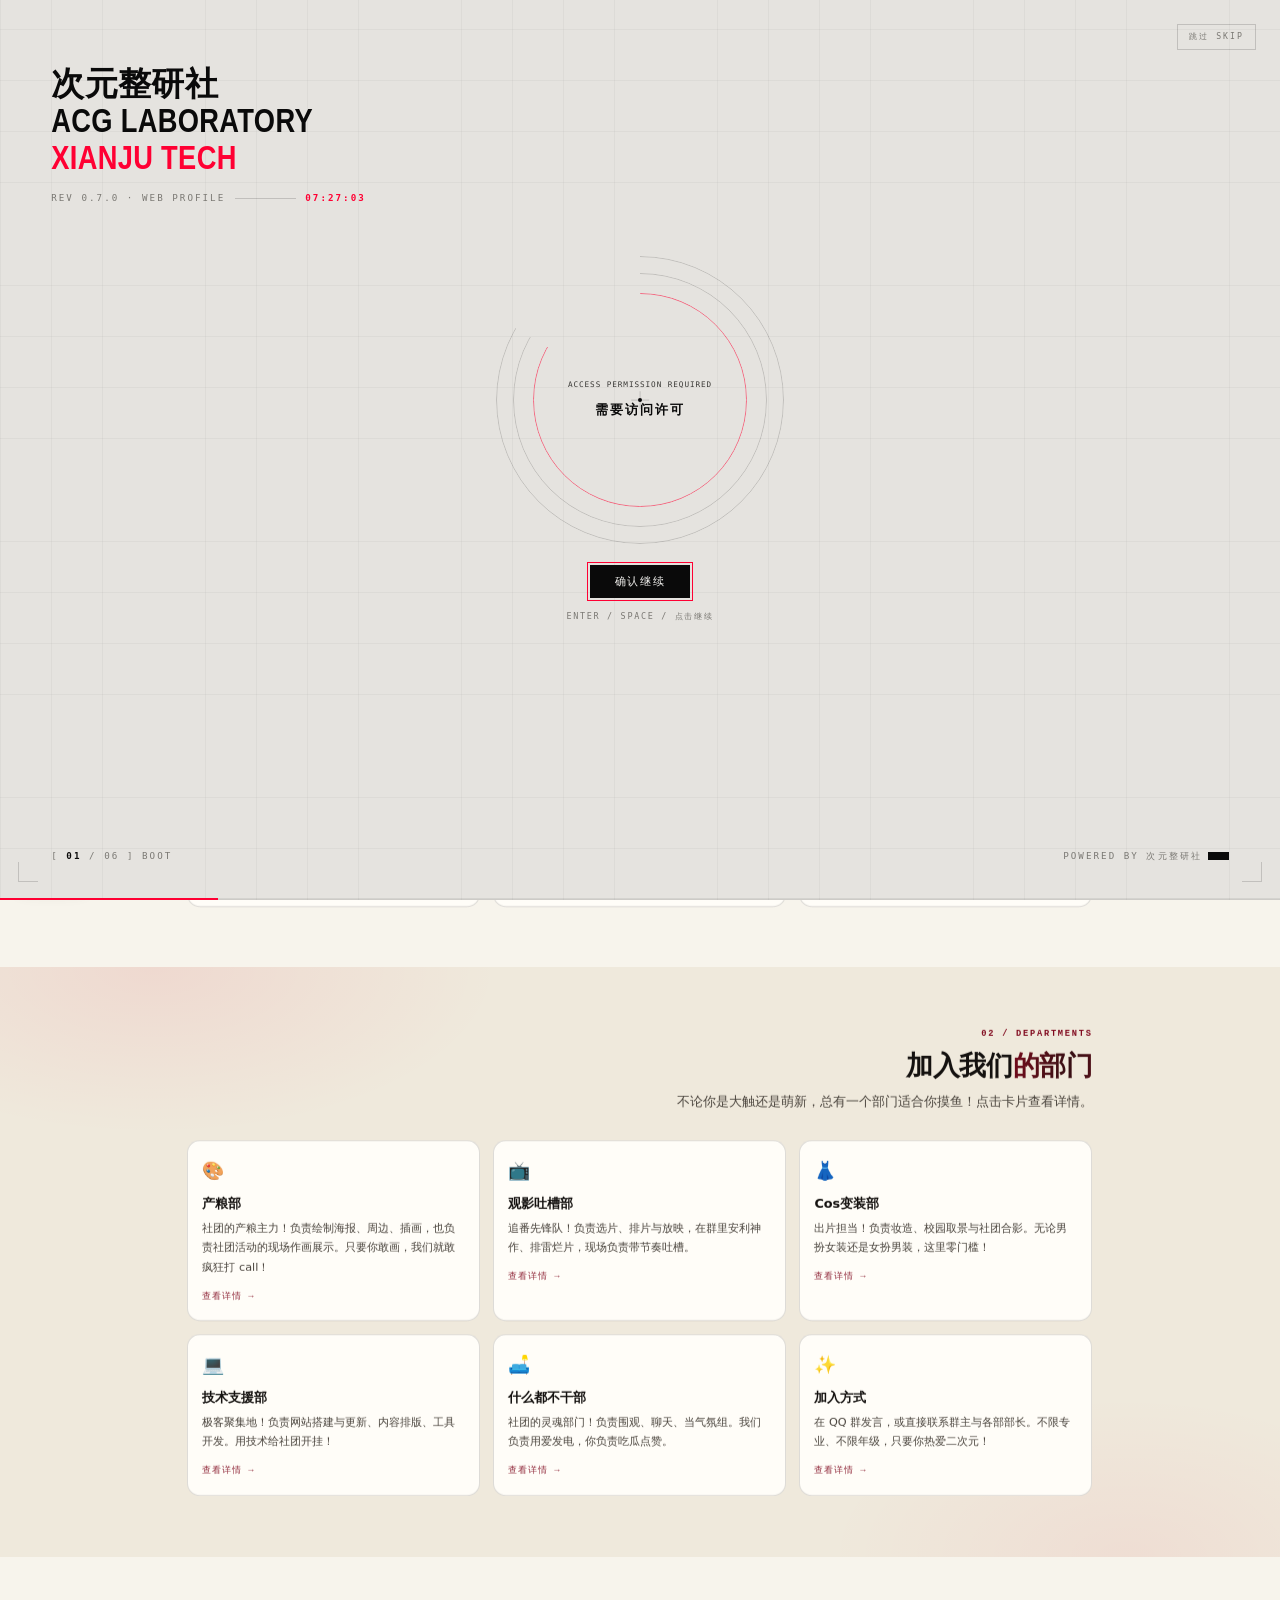
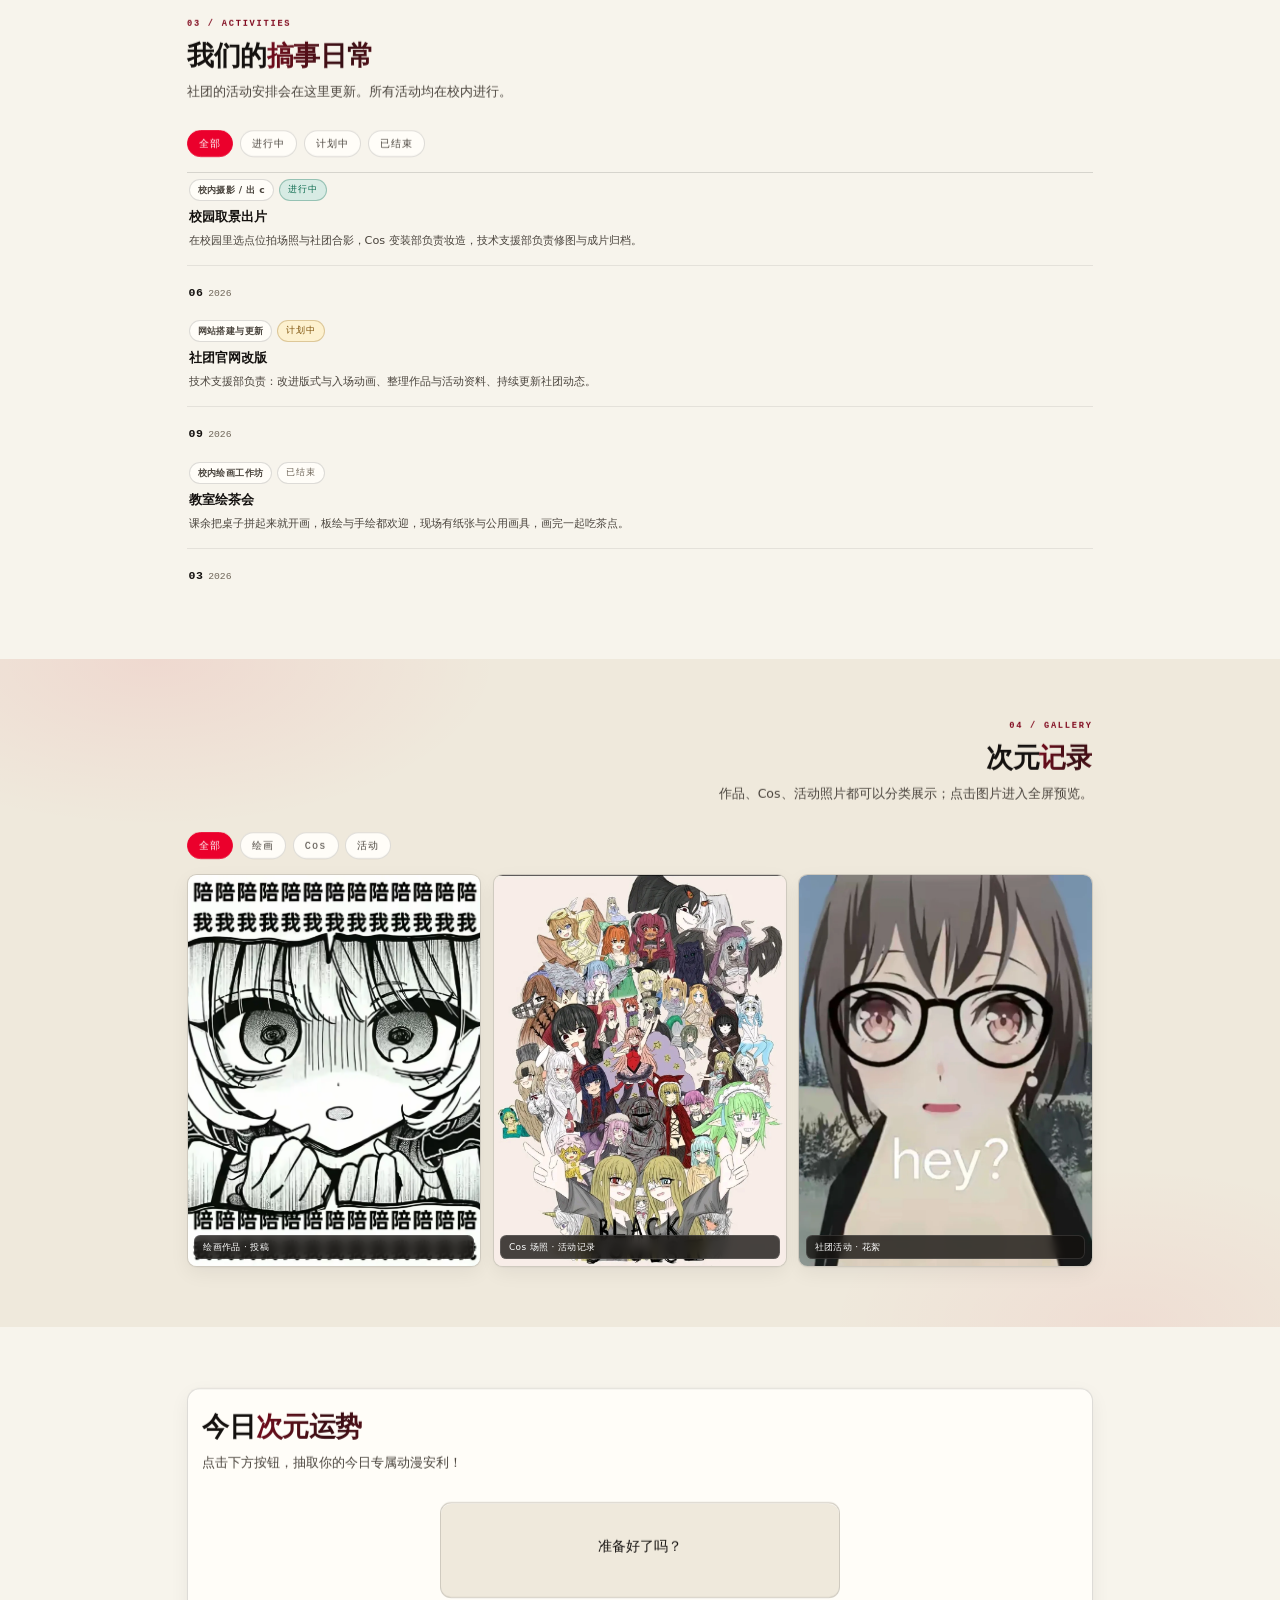
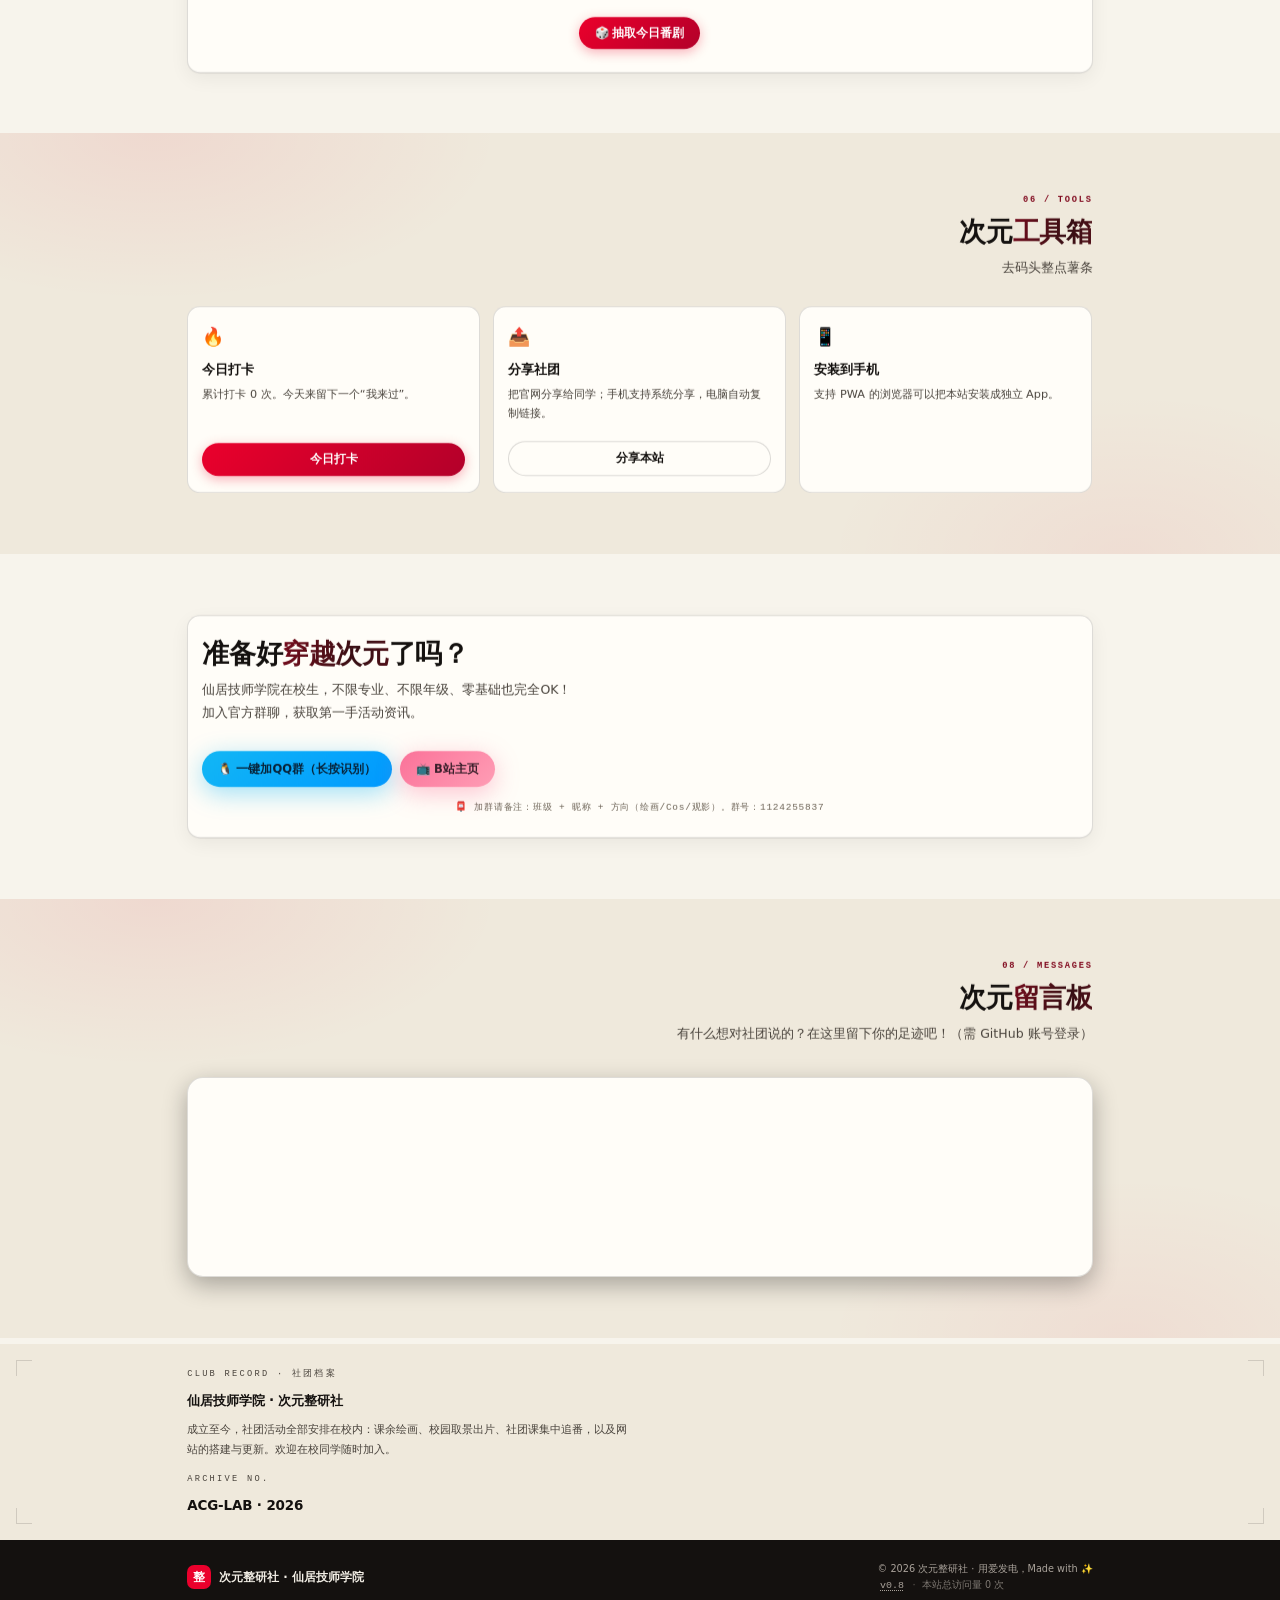
==== commit 501760bc: "Add files via upload" ====
--- a/index.html
+++ b/index.html
@@ -135,7 +135,7 @@
         <p class="hero-sub reveal">拒绝内卷，专注整活，快乐二次元。所有活动均在校内进行，用爱发电，不负热爱。</p>
         <div class="hero-actions reveal">
           <a href="#join" class="btn btn-primary">申请入社</a>
-          <a href="#works" class="btn btn-ghost">看看我们的作品</a>
+          <a href="#gallery" class="btn btn-ghost">看看我们的作品</a>
         </div>
         <div class="hero-stats reveal">
           <div class="stat"><strong data-count="19">0</strong><span>在册同好</span></div>
--- a/style.css
+++ b/style.css
@@ -1476,7 +1476,7 @@
   --v9-band: #efe9dc;        /* 分区带 */
   --v9-ink: #14110f;         /* 正文墨色 */
   --v9-ink-2: #4a443d;       /* 次级文字 */
-  --v9-ink-3: #7d7468;       /* 说明文字 */
+  --v9-ink-3: #6f6659;       /* 说明文字 */
   --v9-line: rgba(20, 17, 15, .14);
   --v9-line-2: rgba(20, 17, 15, .08);
   /* ⚠️ 强调色必须跟随主题，不能写死：
@@ -2329,4 +2329,217 @@
 html[data-theme="genshin"] { --v9-accent-ink: color-mix(in srgb, var(--v9-accent) 38%, #14110f); }
 html[data-theme="cyber"]   { --v9-accent-ink: color-mix(in srgb, var(--v9-accent) 38%, #14110f); }
 
+/* ===================================================================
+   🐞 修复：画廊筛选失效
+   -------------------------------------------------------------------
+   筛选逻辑是 item.hidden = !show，但 .gallery-item 上写了
+   display: block !important（为了抵消 .btn 的规则），
+   于是 [hidden] 的 display:none 被覆盖，点了筛选永远显示全部。
+   这里用「类+属性」把它明确压回去。
+   =================================================================== */
+.gallery-item[hidden] { display: none !important; }
+
+/* 🐞 修复：今日运势文字与背景同色
+   --text-main 是 #eaeaf2（近白），而盒子底色被换成了 #fffdf8（近白），
+   文字等于隐身。这里把文字改成墨色，并给盒子一个像样的浅色卡片外观。 */
+#daily-acg-box {
+  background: var(--v9-band) !important;
+  border: 1px solid var(--v9-line) !important;
+  border-radius: 14px !important;
+  box-shadow: inset 0 1px 0 rgba(255,255,255,.7);
+}
+#daily-acg-text,
+#daily-acg-box p {
+  color: var(--v9-ink) !important;
+  line-height: 1.7 !important;
+}
+#daily-acg-box strong,
+#daily-acg-box em { color: var(--v9-accent-ink) !important; }
+#daily-acg-box small,
+#daily-acg-box .daily-meta { color: var(--v9-ink-3) !important; }
+
+
+/* ===================================================================
+   ✨ v0.9 视觉增强：渐变文字 + 动效
+   -------------------------------------------------------------------
+   之前为了修「标题渐变混进 --accent 发青」，我把渐变整个关掉了，
+   结果标题变成纯黑，确实单调。这里加回来，但改成从主题色派生：
+     --v9-grad-1  = accent-ink（已压深，保证对比度）
+     --v9-grad-2  = accent-ink 与墨色混合（更深）
+   所以金色/黄色主题也不会出现浅到看不清的渐变。
+   =================================================================== */
+:root {
+  /* 渐变两端都用主题色派生：亮端 45%、暗端 18%，
+     既看得出颜色变化，又保证在暖白底上 ≥4.5:1（标题是大字，阈值 3:1，留足余量） */
+  --v9-grad-1: color-mix(in srgb, var(--v9-accent) 45%, #14110f);
+  --v9-grad-2: color-mix(in srgb, var(--v9-accent) 16%, #14110f);
+}
+
+@keyframes v9GradFlow {
+  0%   { background-position: 0% 50%; }
+  50%  { background-position: 100% 50%; }
+  100% { background-position: 0% 50%; }
+}
+
+/* 标题里的彩色词 + 首屏强调词，都用流动渐变 */
+.section-title .grad,
+.hero-title .hero-em {
+  background-image: linear-gradient(100deg,
+      var(--v9-grad-1) 0%,
+      var(--v9-grad-2) 28%,
+      var(--v9-grad-1) 55%,
+      var(--v9-grad-2) 82%,
+      var(--v9-grad-1) 100%) !important;
+  background-size: 260% 100% !important;
+  background-repeat: repeat !important;
+  -webkit-background-clip: text !important;
+  background-clip: text !important;
+  -webkit-text-fill-color: transparent !important;
+  color: transparent !important;
+  animation: v9GradFlow 11s ease-in-out infinite !important;
+}
+/* 极少数不支持 background-clip:text 的环境下退回实色，避免文字消失 */
+@supports not ((-webkit-background-clip: text) or (background-clip: text)) {
+  .section-title .grad,
+  .hero-title .hero-em {
+    -webkit-text-fill-color: currentColor !important;
+    color: var(--v9-accent-ink) !important;
+    background: none !important;
+    animation: none !important;
+  }
+}
+
+/* ---------- 按钮：hover 时一道高光扫过 ---------- */
+.btn { position: relative !important; overflow: hidden !important; }
+.btn::after {
+  content: "";
+  position: absolute; inset: 0;
+  background: linear-gradient(105deg, transparent 30%, rgba(255,255,255,.55) 50%, transparent 70%);
+  transform: translateX(-120%);
+  transition: transform .62s cubic-bezier(.22,.61,.36,1);
+  pointer-events: none;
+}
+.btn:hover::after { transform: translateX(120%); }
+.btn-ghost::after {
+  background: linear-gradient(105deg, transparent 30%, color-mix(in srgb, var(--v9-accent) 22%, transparent) 50%, transparent 70%);
+}
+
+/* ---------- 卡片：hover 抬升 + 图标轻弹 + 跟随指针的光晕 ---------- */
+.card {
+  --mx: 50%; --my: 50%;
+  position: relative !important;
+  isolation: isolate;
+}
+.card::before {
+  content: "";
+  position: absolute; inset: 0;
+  border-radius: inherit;
+  background: radial-gradient(180px circle at var(--mx) var(--my),
+              color-mix(in srgb, var(--v9-accent) 14%, transparent), transparent 65%);
+  opacity: 0;
+  transition: opacity .35s;
+  pointer-events: none;
+  z-index: 0;
+}
+.card:hover::before { opacity: 1; }
+.card:hover { border-color: color-mix(in srgb, var(--v9-accent) 42%, var(--v9-line)) !important; }
+.card > * { position: relative; z-index: 1; }
+.card:hover .card-icon { transform: translateY(-2px) scale(1.1); }
+.card-icon { transition: transform .3s cubic-bezier(.22,.61,.36,1); }
+
+/* ---------- 画廊：hover 放大 + 主题色描边 ---------- */
+.gallery-item { transition: border-color .25s, box-shadow .25s, transform .25s; }
+.gallery-item:hover {
+  border-color: color-mix(in srgb, var(--v9-accent) 45%, var(--v9-line)) !important;
+  box-shadow: 0 10px 28px color-mix(in srgb, var(--v9-accent) 16%, transparent) !important;
+  transform: translateY(-2px);
+}
+.gallery-item:hover img { transform: scale(1.05) !important; }
+
+/* ---------- 首屏主视觉：轻微悬浮 + hover 光边 ---------- */
+@keyframes v9Float {
+  0%, 100% { transform: translateY(0); }
+  50%      { transform: translateY(-8px); }
+}
+.hero-inner::after {
+  animation: v9Float 9s ease-in-out infinite;
+  transition: box-shadow .35s, border-color .35s;
+}
+.hero-inner:hover::after {
+  border-color: color-mix(in srgb, var(--v9-accent) 40%, var(--v9-line)) !important;
+  box-shadow: 0 18px 48px color-mix(in srgb, var(--v9-accent) 20%, transparent) !important;
+}
+
+/* ---------- 交替分区：两团很淡的主题色光晕，避免大片纯色 ---------- */
+.section-alt {
+  background-image:
+    radial-gradient(620px 300px at 12% 0%, color-mix(in srgb, var(--v9-accent) 7%, transparent), transparent 70%),
+    radial-gradient(520px 280px at 88% 100%, color-mix(in srgb, var(--v9-accent) 5%, transparent), transparent 72%) !important;
+}
+
+/* ---------- 区段标签：短线改为渐隐光条 ---------- */
+.section-label::after {
+  background: linear-gradient(90deg,
+      color-mix(in srgb, var(--v9-accent) 70%, transparent),
+      transparent) !important;
+}
+
+/* ---------- 数据数字：和标题同一套渐变 ---------- */
+.hero-stats .stat strong {
+  background-image: linear-gradient(100deg, var(--v9-grad-1), var(--v9-grad-2)) !important;
+  -webkit-background-clip: text !important;
+  background-clip: text !important;
+  -webkit-text-fill-color: transparent !important;
+  color: transparent !important;
+}
+@supports not ((-webkit-background-clip: text) or (background-clip: text)) {
+  .hero-stats .stat strong {
+    -webkit-text-fill-color: currentColor !important;
+    color: var(--v9-accent-ink) !important;
+    background: none !important;
+  }
+}
+
+/* ---------- 尊重「减少动态效果」 ---------- */
+@media (prefers-reduced-motion: reduce) {
+  .section-title .grad,
+  .hero-title .hero-em,
+  .hero-inner::after { animation: none !important; }
+  .section-title .grad,
+  .hero-title .hero-em { background-position: 0% 50% !important; }
+  .btn::after { display: none; }
+  .card:hover, .gallery-item:hover { transform: none; }
+}
+
+/* 运势出处：《书名》那一行原来是 --text-dim(#8888a0)，在米色底上只有约 3.2:1，
+   和不透明的背景几乎融在一起。改成墨色次级色，仍保留字号层级。 */
+#daily-acg-author {
+  color: var(--v9-ink-2) !important;
+  font-size: .82rem !important;
+}
+
+/* ===================================================================
+   ♿ 对比度修正（全站文字审计发现）
+   -------------------------------------------------------------------
+   1. logo 方块与音乐页签：底色是主题强调色，文字却写死 #fff。
+      金色(#ffcc00)/黄色(#fcee0a)主题下白字对比度只有 1.2~1.5，几乎看不见。
+      → 改用主题自带的 --on-primary（各主题已按对比度配好）。
+   2. 活动年份沿用了 --text-dim(#8888a0)，在暖白底上仅 3.14。
+   3. 「进行中」绿字在淡青底上 4.27，「社团档案」小字 3.8，均差一点。
+   =================================================================== */
+.logo-mark { color: var(--on-primary, #fff) !important; }
+.ms-tab { color: var(--on-primary, #fff) !important; }
+
+.activity-date span { color: var(--v9-ink-3) !important; }
+.activity-date strong { color: var(--v9-ink) !important; }
+
+.status-进行中 {
+  color: #0d6b4f !important;
+  border-color: rgba(13,107,79,.32) !important;
+}
+.status-计划中 { color: #7a4e06 !important; }
+.status-已结束 { color: var(--v9-ink-3) !important; }
+
+.v8-plate-kicker { color: var(--v9-ink-2) !important; }
+
 /* ===== 视觉方案 v0.9 结束 ===== */
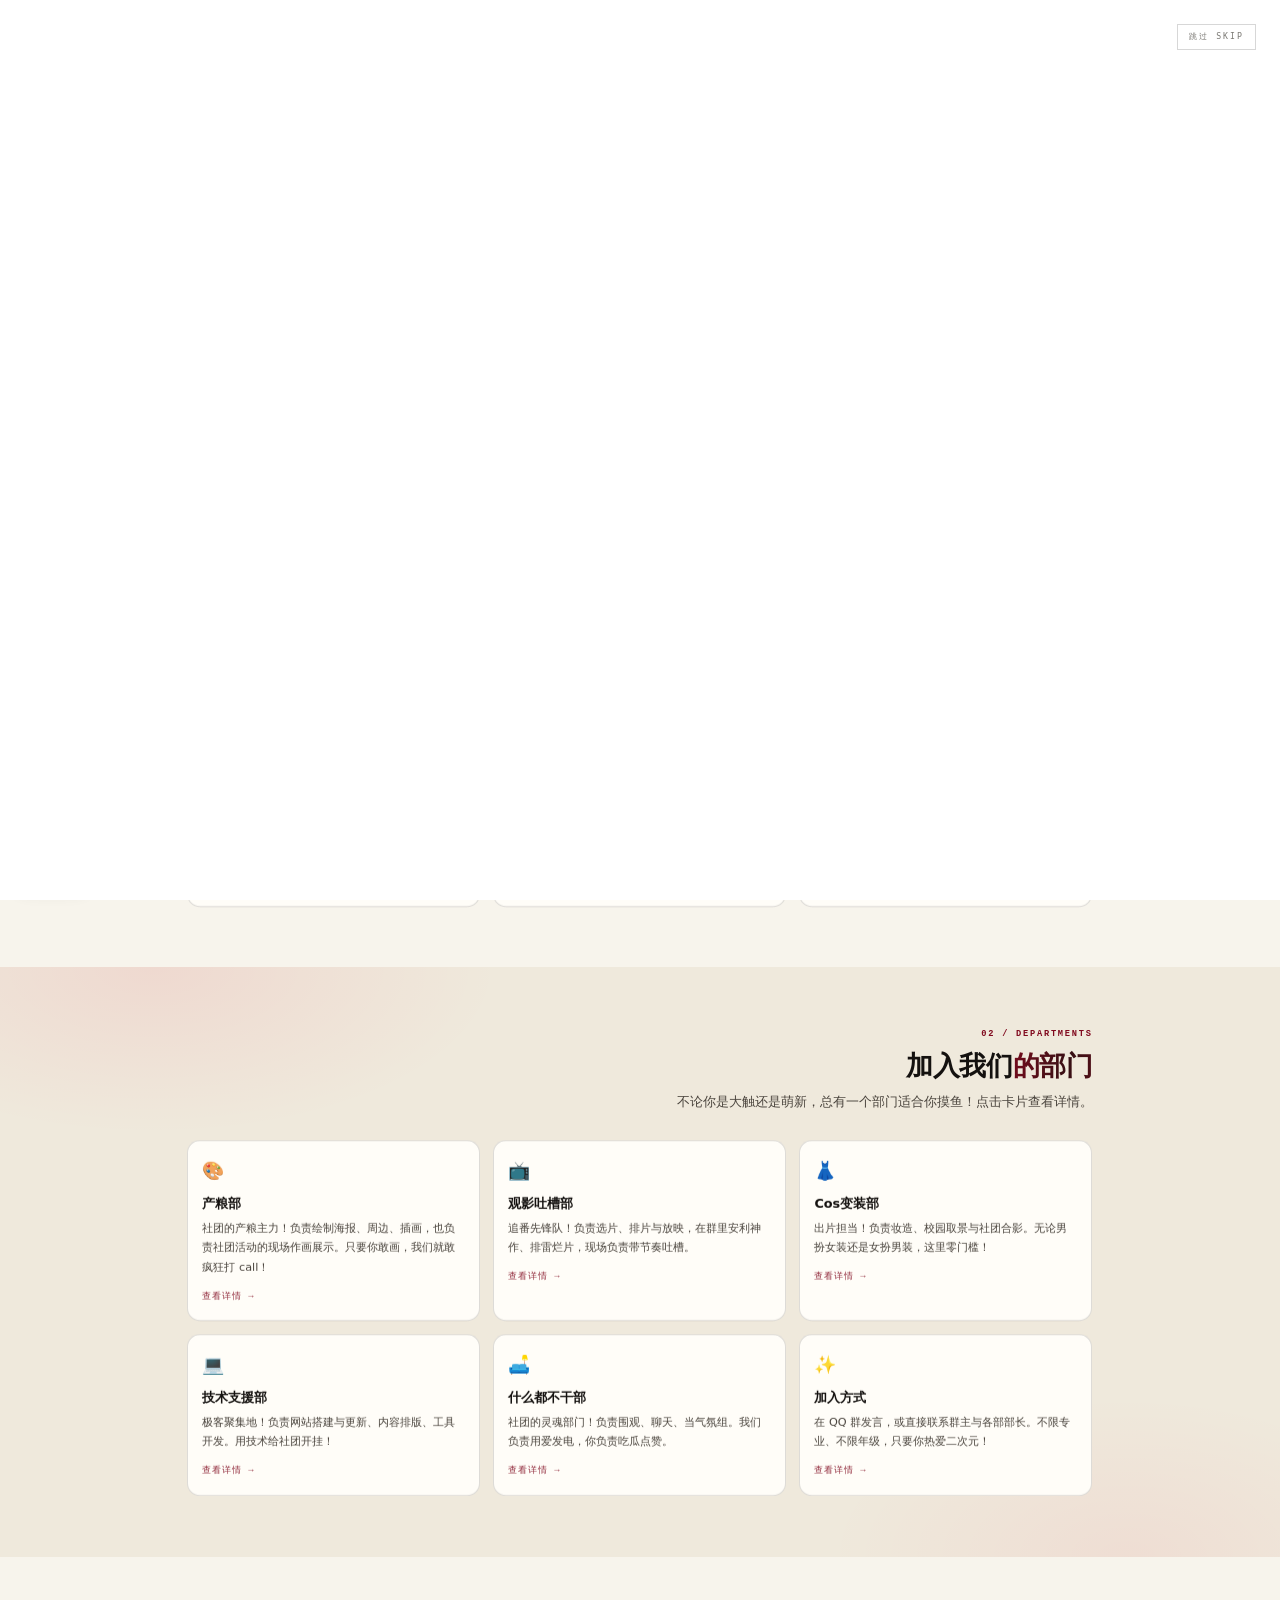
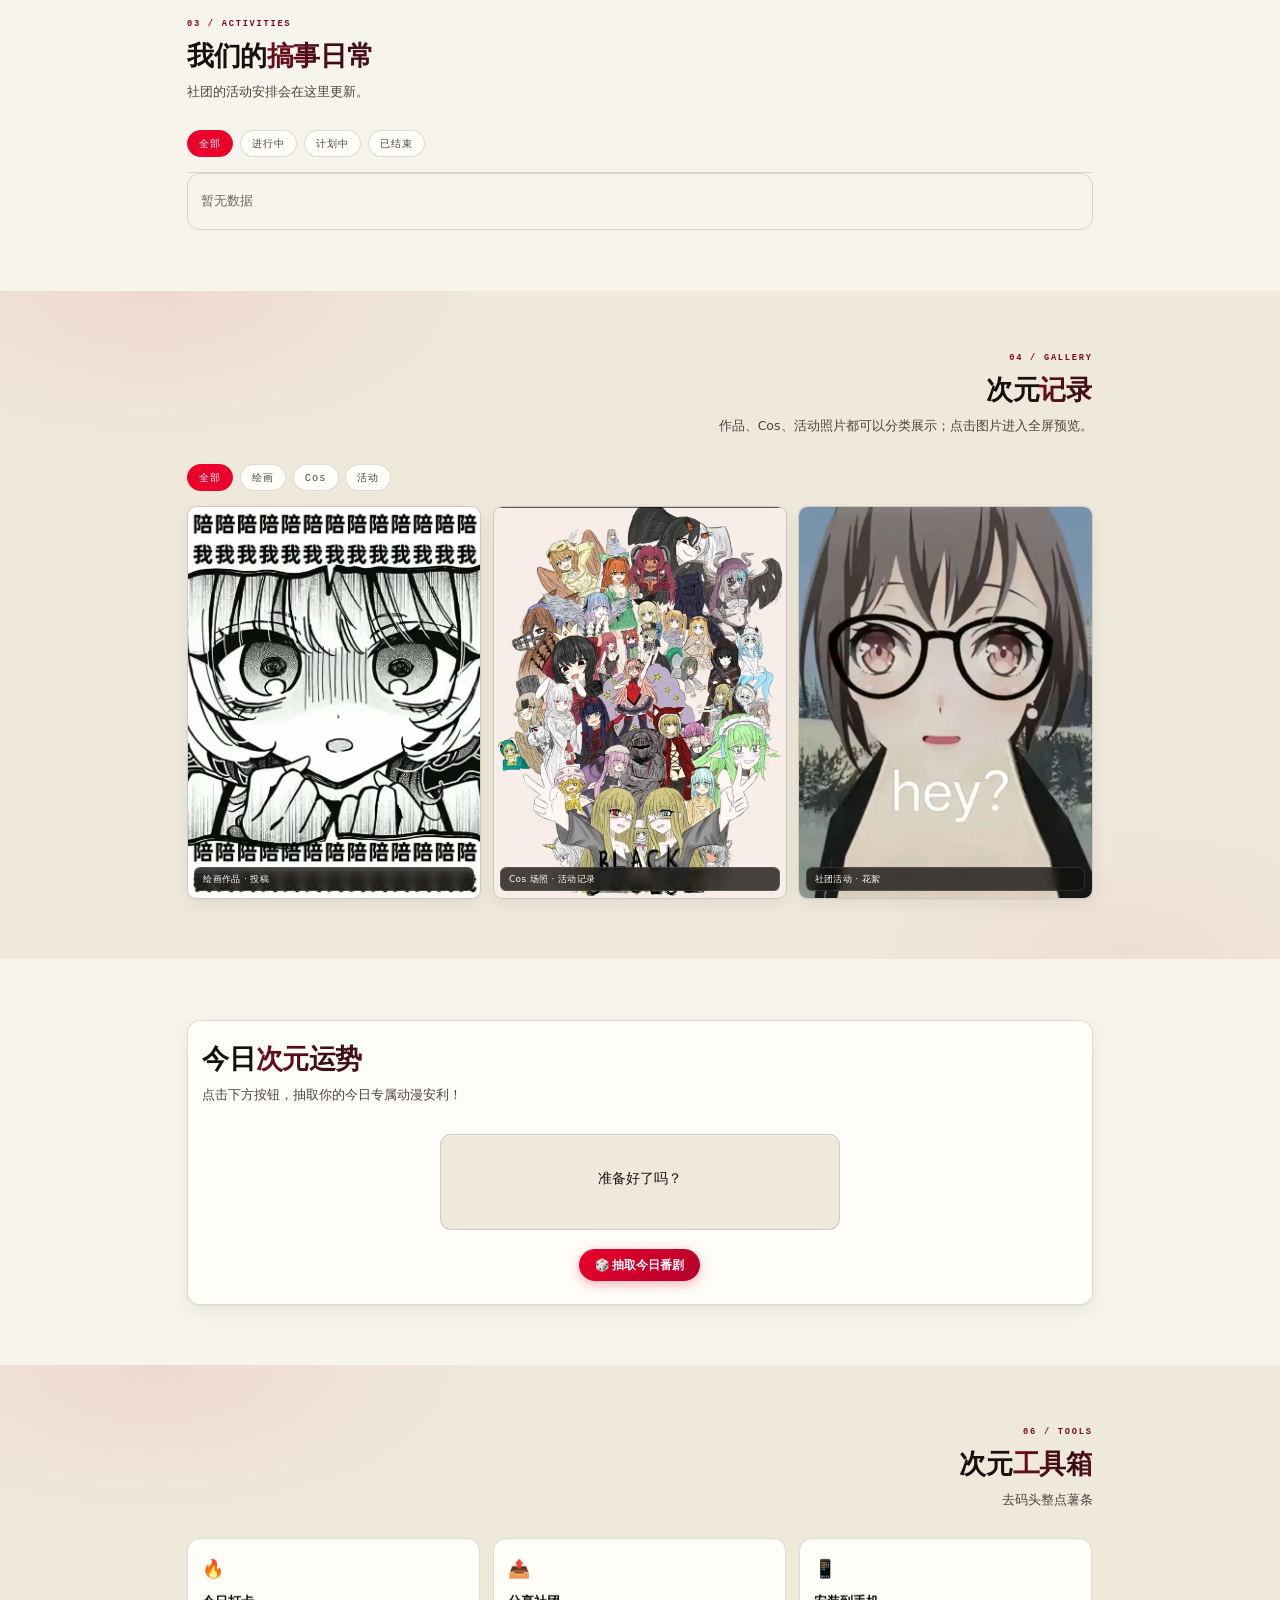
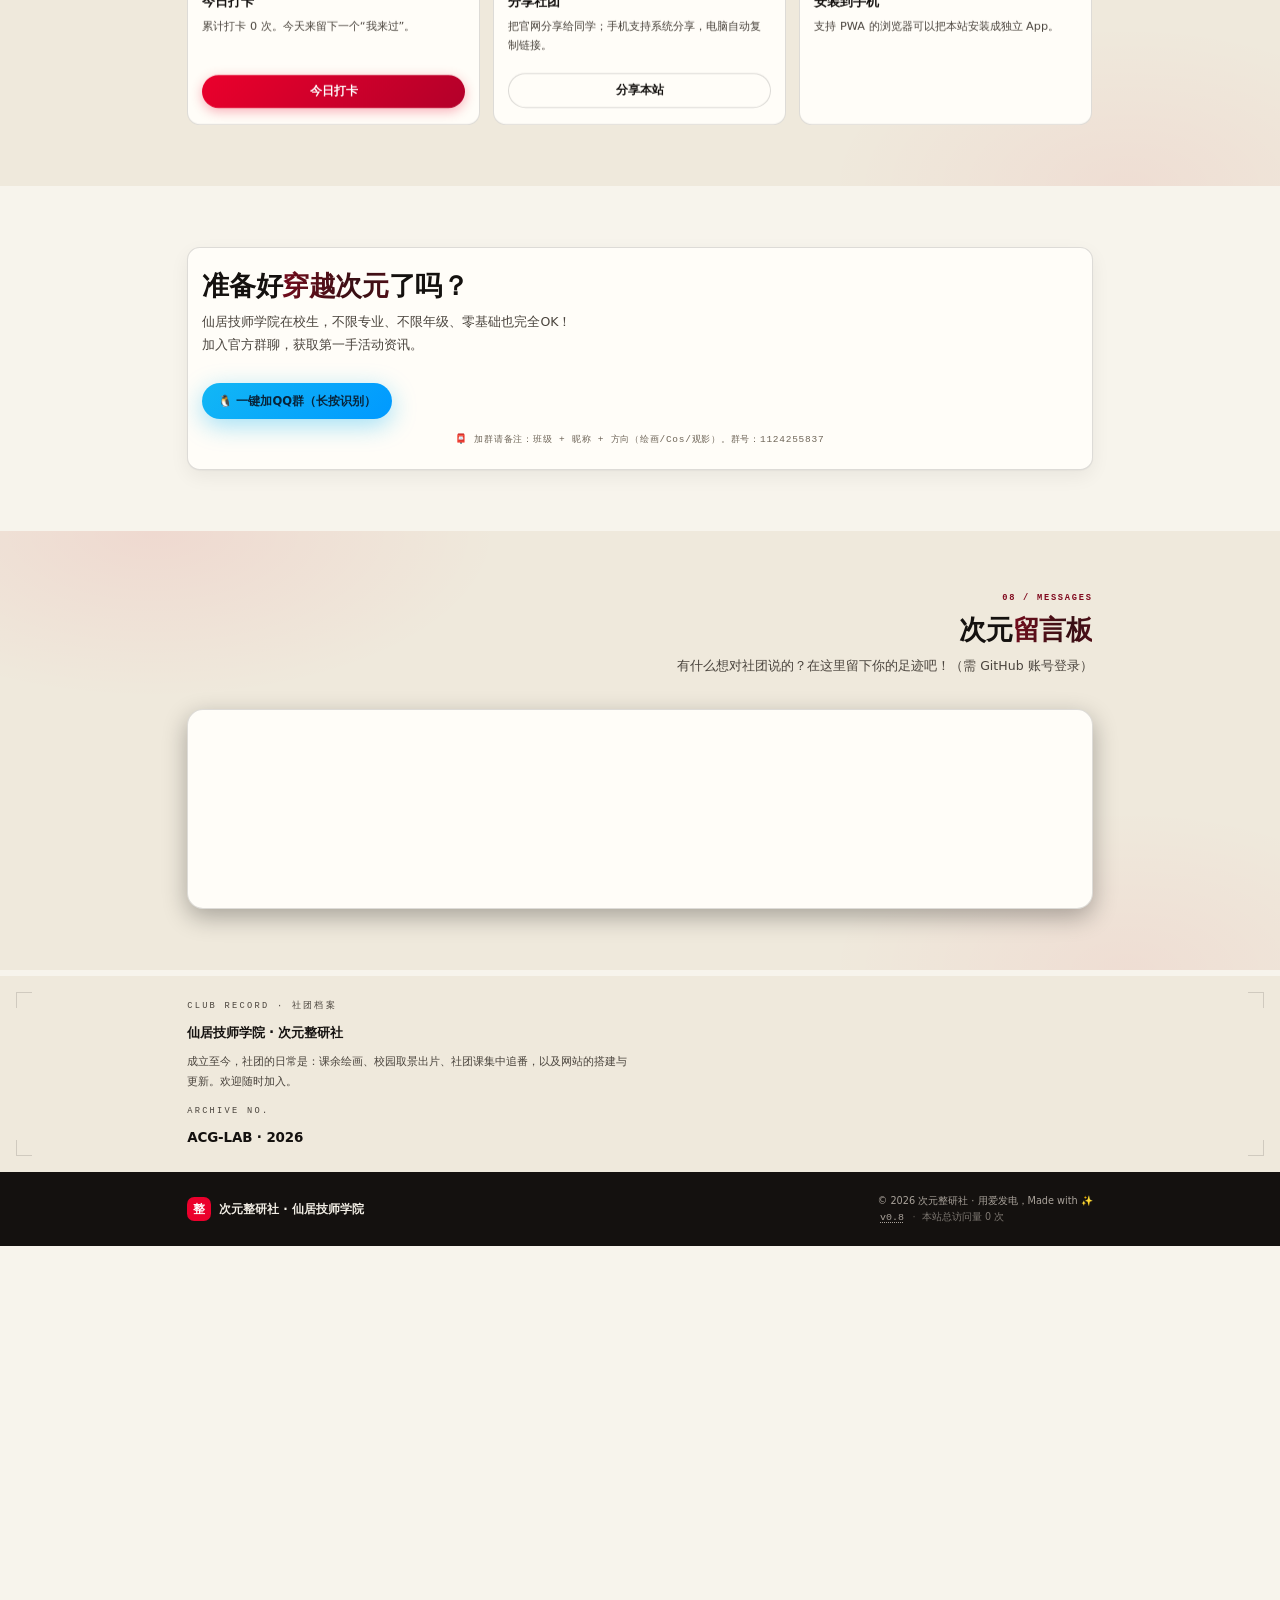
==== commit 443e6f41: "Add files via upload" ====
--- a/index.html
+++ b/index.html
@@ -84,7 +84,7 @@
   <header class="nav" id="nav">
     <div class="nav-inner">
       <a href="#home" class="logo">
-        <span class="logo-mark">整</span>
+        <span class="logo-mark"><svg class="acg-mark" xmlns="http://www.w3.org/2000/svg" viewBox="0 0 64 64" aria-hidden="true" focusable="false"><g transform="translate(32 32) scale(0.1404) translate(-256 -228)"><path transform="translate(97.59 150.74)" fill="currentColor" d="M1.72,139.73 L49.5,14.78 L64.45,14.78 L112.23,139.73 L86.88,139.73 L56.98,54.4 L27.07,139.73 Z M24.66,119.71 L24.66,97.02 L90.41,97.02 L90.41,119.71 Z M172.89,141.02 C163.32,141.02 155.17,139.2 148.44,135.57 C141.71,131.93 136.57,126.63 133.02,119.67 C129.46,112.71 127.69,104.3 127.69,94.45 L127.69,60.16 C127.69,50.24 129.46,41.82 133.02,34.89 C136.57,27.96 141.71,22.66 148.44,18.99 C155.17,15.33 163.32,13.49 172.89,13.49 C180.8,13.49 187.83,15.18 193.99,18.56 C200.15,21.94 205.25,26.84 209.29,33.26 C213.32,39.67 216.12,47.47 217.66,56.63 L217.66,56.63 L193.26,56.63 L193.26,56.63 C192.34,52.45 190.92,48.91 189,46.02 C187.08,43.13 184.76,40.91 182.04,39.36 C179.32,37.81 176.27,37.04 172.89,37.04 C166.3,37.04 161.19,39.06 157.55,43.1 C153.91,47.14 152.09,52.82 152.09,60.16 L152.09,94.45 C152.09,101.78 153.91,107.45 157.55,111.46 C161.19,115.47 166.3,117.48 172.89,117.48 C178.05,117.48 182.4,115.77 185.95,112.36 C189.51,108.95 191.94,104.13 193.26,97.88 L193.26,97.88 L217.66,97.88 L217.66,97.88 C216.06,106.99 213.24,114.77 209.2,121.21 C205.16,127.66 200.08,132.57 193.95,135.95 C187.82,139.33 180.8,141.02 172.89,141.02 Z M271.79,69.87 L315.1,69.87 L315.1,94.27 C315.1,103.67 313.21,111.88 309.43,118.89 C305.65,125.91 300.36,131.36 293.57,135.22 C286.79,139.09 278.81,141.02 269.64,141.02 C260.47,141.02 252.42,139.2 245.49,135.57 C238.56,131.93 233.19,126.8 229.38,120.18 C225.57,113.57 223.66,105.85 223.66,97.02 L223.66,60.16 C223.66,50.76 225.57,42.57 229.38,35.58 C233.19,28.59 238.49,23.16 245.28,19.29 C252.07,15.43 260.02,13.49 269.13,13.49 C276.69,13.49 283.58,15.04 289.79,18.13 C296.01,21.23 301.24,25.55 305.48,31.11 C309.72,36.67 312.58,43.17 314.07,50.62 L314.07,50.62 L288.63,50.62 L288.63,50.62 C287.37,46.55 284.88,43.41 281.16,41.21 C277.43,39 273.42,37.9 269.13,37.9 C262.71,37.9 257.6,39.93 253.79,44 C249.98,48.07 248.07,53.45 248.07,60.16 L248.07,97.02 C248.07,102.98 250.03,107.74 253.96,111.29 C257.88,114.84 263.11,116.62 269.64,116.62 C276,116.62 281.1,114.68 284.94,110.82 C288.78,106.95 290.7,101.55 290.7,94.62 L290.7,92.55 L271.79,92.55 Z"/></g></svg></span>
         <span class="logo-text">次元<em>整研社</em></span>
       </a>
 
@@ -132,7 +132,7 @@
       <div class="hero-inner">
         <p class="hero-badge reveal">仙居技师学院 · 二次元文化研究社</p>
         <h1 class="hero-title reveal">绘画 · Cos · 观影<br>我们在这里<b class="hero-em">认真整活</b></h1>
-        <p class="hero-sub reveal">拒绝内卷，专注整活，快乐二次元。所有活动均在校内进行，用爱发电，不负热爱。</p>
+        <p class="hero-sub reveal">拒绝内卷，专注整活，快乐二次元。用爱发电，不负热爱。</p>
         <div class="hero-actions reveal">
           <a href="#join" class="btn btn-primary">申请入社</a>
           <a href="#gallery" class="btn btn-ghost">看看我们的作品</a>
@@ -141,7 +141,7 @@
           <div class="stat"><strong data-count="19">0</strong><span>在册同好</span></div>
           <div class="stat"><strong data-count="5">0</strong><span>特色部门</span></div>
           <div class="stat"><strong data-count="3">0</strong><span>作品投稿</span></div>
-          <div class="stat"><strong data-count="100">0</strong><span>% 校内活动</span></div>
+          <div class="stat"><strong data-count="100">0</strong><span>% 二次元浓度</span></div>
         </div>
       </div>
     </section>
@@ -150,7 +150,7 @@
       <div class="container">
         <p class="section-label reveal">01 / ABOUT US</p>
         <h2 class="section-title reveal">什么是<span class="grad">次元整研社</span>？</h2>
-        <p class="section-desc reveal">我们是仙居技师学院的一群二次元浓度超标患者。在这里，你可以是画手太太，可以是帅气 coser，也可以是深夜追番的吐槽役。所有活动都在<strong>校内</strong>进行，核心宗旨是：<strong>拒绝内卷，专注整活，快乐二次元！</strong></p>
+        <p class="section-desc reveal">我们是仙居技师学院的一群二次元浓度超标患者。在这里，你可以是画手太太，可以是帅气 coser，也可以是深夜追番的吐槽役。核心宗旨是：<strong>拒绝内卷，专注整活，快乐二次元！</strong></p>
         <div class="grid grid-3">
           <article class="card reveal"><div class="card-icon">🎨</div><h3>绘画 · 产粮</h3><p>板绘、手绘、摸鱼、同人，只要你画，我们就疯狂打 call！课余在教室开绘茶会，铺开桌子就能画。</p></article>
           <article class="card reveal"><div class="card-icon">👗</div><h3>Cos · 变装</h3><p>试妆、场照、社团合影，都在校园里取景。男扮女装不是梦，女扮男装帅断腿，这里没有社恐！</p></article>
@@ -179,7 +179,7 @@
       <div class="container">
         <p class="section-label reveal">03 / ACTIVITIES</p>
         <h2 class="section-title reveal">我们的<span class="grad">搞事日常</span></h2>
-        <p class="section-desc reveal">社团的活动安排会在这里更新。所有活动均在校内进行。</p>
+        <p class="section-desc reveal">社团的活动安排会在这里更新。</p>
         <div class="activity-toolbar reveal" role="toolbar" aria-label="活动筛选">
           <button class="filter-btn active" data-activity-filter="all">全部</button>
           <button class="filter-btn" data-activity-filter="进行中">进行中</button>
@@ -246,8 +246,7 @@
           <p class="section-desc">仙居技师学院在校生，不限专业、不限年级、零基础也完全OK！<br />加入官方群聊，获取第一手活动资讯。</p>
           <div class="social-matrix">
             <a href="assets/images/qq-group.webp" target="_blank" rel="noopener noreferrer" class="btn btn-qq">🐧 一键加QQ群（长按识别）</a>
-            <a href="https://space.bilibili.com/485506870" target="_blank" rel="noopener noreferrer" class="btn btn-bilibili">📺 B站主页</a>
-          </div>
+            </div>
           <p class="join-note">📮 加群请备注：班级 + 昵称 + 方向（绘画/Cos/观影）。群号：1124255837</p>
         </div>
       </div>
@@ -287,7 +286,7 @@
         <div>
           <span class="v8-plate-kicker">Club Record · 社团档案</span>
           <h3 id="plateTitle">仙居技师学院 · 次元整研社</h3>
-          <p>成立至今，社团活动全部安排在校内：课余绘画、校园取景出片、社团课集中追番，以及网站的搭建与更新。欢迎在校同学随时加入。</p>
+          <p>成立至今，社团的日常是：课余绘画、校园取景出片、社团课集中追番，以及网站的搭建与更新。欢迎随时加入。</p>
         </div>
         <div>
           <span class="v8-plate-kicker">Archive No.</span>
@@ -327,7 +326,7 @@
       <div class="dev-center-grid">
         <article class="dev-panel dev-panel-wide"><div class="dev-panel-title">🧩 技术栈</div><div class="tech-tags"><span>HTML</span><span>CSS</span><span>JavaScript</span><span>GitHub Pages</span><span>PWA</span></div></article>
         <article class="dev-panel"><div class="dev-panel-title">📅 更新日志</div><div class="changelog">
-          <div class="changelog-item"><strong>v0.8</strong><span>整体界面改版（暗夜画廊 × 技术档案）：全出血主视觉、细线分隔与区段编号、卡片实底化、画廊改竖幅拼贴、活动改档案条目；入场动画改为真实加载进度（背景随载入从模糊到清晰）；活动内容调整为全部校内。</span></div>
+          <div class="changelog-item"><strong>v0.8</strong><span>整体界面改版（暗夜画廊 × 技术档案）：全出血主视觉、细线分隔与区段编号、卡片实底化、画廊改竖幅拼贴、活动改档案条目；入场动画改为真实加载进度（背景随载入从模糊到清晰）；活动条目改为档案式排版。</span></div>
           <div class="changelog-item"><strong>v0.7</strong><span>开屏动画重做：黑幕标识 → 过曝洗白 → 暖白「技术档案」底板 → 五步授权 → 色散故障揭幕。支持点击 / Enter 确认、右上角跳过、Esc 退出，终幕读取你的次元名片昵称，并加入现场合成的轻音效（不含任何音频文件）。</span></div>
           <div class="changelog-item"><strong>v0.6</strong><span>修复 PWA 无法安装（补回 manifest 引用与图标）、修好「安装本站」与调试面板的显示开关；修正搜索引擎与分享卡片信息；补齐按钮对比度、键盘操作与滚动锁；图片转 WebP，体积减少约 69%。</span></div>
           <div class="changelog-item"><strong>v0.5</strong><span>更丝滑的动画，添加首屏入站动画。</span></div>
@@ -417,34 +416,55 @@
 
   <!-- 🎵 音乐侧边栏 -->
   <div class="music-side" id="musicSide">
-    <button class="ms-tab" id="msTab" aria-label="音乐播放器" aria-expanded="false">
+    <button class="ms-tab" id="msTab" aria-label="打开音乐播放器" aria-expanded="false" aria-controls="msDrawer">
+      <span class="ms-eq" id="msEq" aria-hidden="true"><i></i><i></i><i></i><i></i></span>
       <span class="ms-tab-icon" id="msTabIcon">🎵</span>
     </button>
-    <div class="ms-drawer" id="msDrawer" role="dialog" aria-label="音乐播放器">
+
+    <div class="ms-drawer" id="msDrawer" role="dialog" aria-label="音乐播放器" aria-hidden="true">
+      <div class="ms-grab" aria-hidden="true"></div>
+
       <div class="ms-head">
-        <span>🎵 次元电台</span>
-        <button class="ms-close" id="msClose" aria-label="收起">›</button>
-      </div>
-      <div class="ms-cover"><span id="msCover">🎧</span></div>
+        <span class="ms-head-title"><span class="ms-live" aria-hidden="true"></span>次元电台</span>
+        <button class="ms-close" id="msClose" aria-label="收起播放器">✕</button>
+      </div>
+
+      <div class="ms-cover">
+        <span class="ms-cover-emoji" id="msCover">🎧</span>
+        <span class="ms-cover-ring" aria-hidden="true"></span>
+      </div>
+
       <div class="ms-meta">
         <div class="ms-name" id="msName">等待播放…</div>
         <div class="ms-artist" id="msArtist">—</div>
       </div>
+
       <div class="ms-bar">
-        <span id="msNow">0:00</span>
-        <input type="range" class="ms-seek" id="msSeek" min="0" max="100" value="0" step="0.1" aria-label="播放进度">
-        <span id="msTotal">0:00</span>
-      </div>
-      <div class="ms-btns">
-        <button class="ms-btn" id="msPrev" aria-label="上一首">⏮</button>
-        <button class="ms-btn ms-play" id="msPlay" aria-label="播放">▶</button>
-        <button class="ms-btn" id="msNext" aria-label="下一首">⏭</button>
-      </div>
+        <span class="ms-time" id="msNow">0:00</span>
+        <div class="ms-track">
+          <input type="range" class="ms-seek" id="msSeek" min="0" max="1000" value="0"
+                 aria-label="播放进度" aria-valuetext="0:00">
+          <span class="ms-progress" id="msProgress" aria-hidden="true"></span>
+        </div>
+        <span class="ms-time" id="msTotal">0:00</span>
+      </div>
+
+      <div class="ms-controls">
+        <button class="ms-btn" id="msPrev" aria-label="上一首" title="上一首">⏮</button>
+        <button class="ms-btn ms-play" id="msPlay" aria-label="播放" title="播放 / 暂停">▶</button>
+        <button class="ms-btn" id="msNext" aria-label="下一首" title="下一首">⏭</button>
+        <div class="ms-vol">
+          <button class="ms-btn ms-mute" id="msMute" aria-label="静音" title="静音">🔊</button>
+          <input type="range" class="ms-vol-range" id="msVol" min="0" max="100" value="80" aria-label="音量">
+        </div>
+      </div>
+
+      <ul class="ms-list" id="msList" aria-label="播放列表"></ul>
+
       <audio id="msAudio" preload="metadata"></audio>
     </div>
   </div>
-
-  <script defer src="main.js"></script>
+<script defer src="main.js"></script>
   <script defer src="https://busuanzi.ibruce.info/busuanzi/2.3/busuanzi.pure.mini.js"></script>
 
   <!-- ===== 🔍 页面缩放控件（唯一实现，逻辑在 main.js） ===== -->
--- a/style.css
+++ b/style.css
@@ -2542,4 +2542,454 @@
 
 .v8-plate-kicker { color: var(--v9-ink-2) !important; }
 
+/* ===================================================================
+   🏷️ 品牌标记：整 → ACG 矢量（跟随主题色）
+   -------------------------------------------------------------------
+   原来 logo-mark 里是一个汉字"整"，和新的 ACG 图标不一致。
+   现在换成同一套字形轮廓的内联 SVG：底色仍是主题色（跟随换肤），
+   字形用 currentColor（也就是 --on-primary），保证对比度。
+   =================================================================== */
+.logo-mark svg,
+.acgb-s1-mark svg {
+  display: block;
+  overflow: visible;
+}
+/* 导航里的标记只有 24~30px，字形要占满一点才认得出 */
+.logo-mark svg { width: 88%; height: 88%; }
+/* 开屏里的标记 52px，留点内边距更好看 */
+.acgb-s1-mark svg { width: 72%; height: 72%; }
+.logo-mark { padding: 0 !important; }
+.logo-mark svg .acg-glyph { fill: currentColor; }
+
+/* 开屏：强调色跟随当前主题，不再是写死的 #ff0033 */
+#acgBoot { --acgb-accent: var(--v9-accent); --acgb-bar: var(--v9-accent); }
+
+
+/* ===================================================================
+   🎵 音乐播放器 v2
+   -------------------------------------------------------------------
+   这一层覆盖前面的深色版播放器样式。要点：
+     · 桌面：贴在右侧、加宽到 300px，白卡片 + 细边 + 柔和阴影
+     · 手机：从底部上滑的半屏抽屉（带拖拽把手），触控目标 ≥ 40px
+     · 封面：主题色渐变 + 播放时缓慢旋转的光环
+     · 进度：自绘进度条（原生 range 只当交互层），拖动时不再被 timeupdate 拽回
+   =================================================================== */
+.music-side {
+  --ms-w: 300px;
+  --ms-tab: 44px;
+  z-index: 88 !important;
+}
+
+/* ---------- 收起时的页签 ---------- */
+.ms-tab {
+  width: var(--ms-tab) !important;
+  height: var(--ms-tab) !important;
+  border-radius: 14px 0 0 14px !important;
+  background: var(--v9-accent) !important;
+  color: var(--on-primary, #fff) !important;
+  border: 1px solid color-mix(in srgb, var(--v9-accent) 55%, #000) !important;
+  box-shadow: -6px 6px 20px color-mix(in srgb, var(--v9-accent) 24%, transparent) !important;
+  display: grid !important;
+  place-items: center !important;
+  position: relative;
+}
+.ms-tab-icon { font-size: 1.05rem; line-height: 1; transition: opacity .2s; }
+
+/* 播放中的小均衡器：四根跳动的柱子 */
+.ms-eq {
+  position: absolute;
+  inset: 0;
+  display: none;
+  align-items: flex-end;
+  justify-content: center;
+  gap: 2px;
+  padding-bottom: 12px;
+}
+.ms-eq.on { display: flex; }
+.ms-eq.on + .ms-tab-icon { opacity: 0; }
+.ms-eq i {
+  width: 3px;
+  height: 8px;
+  border-radius: 2px;
+  background: currentColor;
+  animation: msEq .9s ease-in-out infinite;
+  opacity: .95;
+}
+.ms-eq i:nth-child(2) { animation-delay: .15s; }
+.ms-eq i:nth-child(3) { animation-delay: .3s; }
+.ms-eq i:nth-child(4) { animation-delay: .45s; }
+@keyframes msEq {
+  0%, 100% { height: 5px; }
+  50%      { height: 15px; }
+}
+
+/* ---------- 抽屉主体 ---------- */
+.ms-drawer {
+  width: var(--ms-w) !important;
+  max-width: calc(100vw - 20px) !important;
+  padding: 14px 16px 16px !important;
+  background: var(--v9-surface) !important;
+  border: 1px solid var(--v9-line) !important;
+  border-radius: 18px 0 0 18px !important;
+  box-shadow: -18px 14px 46px rgba(20,17,15,.16) !important;
+  color: var(--v9-ink) !important;
+}
+.ms-grab { display: none; }
+
+.ms-head {
+  display: flex !important;
+  align-items: center !important;
+  justify-content: space-between !important;
+  padding: 0 0 10px !important;
+  border-bottom: 1px solid var(--v9-line-2);
+  margin-bottom: 12px;
+}
+.ms-head-title {
+  display: inline-flex; align-items: center; gap: 7px;
+  font-family: var(--v9-mono, monospace);
+  font-size: .74rem; letter-spacing: .14em; text-transform: uppercase;
+  color: var(--v9-ink-2) !important;
+}
+.ms-live {
+  width: 6px; height: 6px; border-radius: 50%;
+  background: var(--v9-ink-3);
+  transition: background .2s, box-shadow .2s;
+}
+.music-side.is-playing .ms-live {
+  background: var(--v9-accent);
+  box-shadow: 0 0 0 0 color-mix(in srgb, var(--v9-accent) 60%, transparent);
+  animation: msPulse 1.6s ease-out infinite;
+}
+@keyframes msPulse {
+  0%   { box-shadow: 0 0 0 0 color-mix(in srgb, var(--v9-accent) 55%, transparent); }
+  70%  { box-shadow: 0 0 0 7px transparent; }
+  100% { box-shadow: 0 0 0 0 transparent; }
+}
+.ms-close {
+  width: 26px !important; height: 26px !important;
+  border-radius: 8px !important;
+  display: grid; place-items: center;
+  color: var(--v9-ink-3) !important;
+  background: transparent !important;
+  border: 1px solid transparent !important;
+  font-size: .8rem !important;
+  cursor: pointer;
+  transition: .18s;
+}
+.ms-close:hover { background: var(--v9-band) !important; color: var(--v9-ink) !important; border-color: var(--v9-line) !important; }
+
+/* ---------- 封面 ---------- */
+.ms-cover {
+  position: relative;
+  width: 100% !important;
+  height: 132px !important;
+  border-radius: 14px !important;
+  display: grid !important;
+  place-items: center !important;
+  overflow: hidden;
+  background:
+    radial-gradient(120% 120% at 20% 0%, color-mix(in srgb, var(--v9-accent) 26%, #fff) 0%, transparent 60%),
+    linear-gradient(135deg,
+      color-mix(in srgb, var(--v9-accent) 16%, #fff) 0%,
+      color-mix(in srgb, var(--v9-accent) 8%, #fff) 100%) !important;
+  border: 1px solid var(--v9-line-2) !important;
+  margin-bottom: 12px;
+}
+.ms-cover-emoji {
+  font-size: 2.8rem !important;
+  line-height: 1;
+  filter: drop-shadow(0 6px 14px rgba(20,17,15,.18));
+  transition: transform .3s;
+}
+.music-side.is-playing .ms-cover-emoji { animation: msBob 2.6s ease-in-out infinite; }
+@keyframes msBob {
+  0%, 100% { transform: translateY(0) scale(1); }
+  50%      { transform: translateY(-5px) scale(1.04); }
+}
+/* 播放时缓慢旋转的光环 */
+.ms-cover-ring {
+  position: absolute;
+  width: 104px; height: 104px;
+  border-radius: 50%;
+  border: 1px dashed color-mix(in srgb, var(--v9-accent) 34%, transparent);
+  opacity: 0;
+  transition: opacity .4s;
+  pointer-events: none;
+}
+.music-side.is-playing .ms-cover-ring {
+  opacity: 1;
+  animation: msSpin 14s linear infinite;
+}
+@keyframes msSpin { to { transform: rotate(360deg); } }
+
+/* ---------- 曲目信息 ---------- */
+.ms-meta { text-align: center !important; margin-bottom: 10px !important; }
+.ms-name {
+  font-size: .95rem !important; font-weight: 700;
+  color: var(--v9-ink) !important;
+  white-space: nowrap; overflow: hidden; text-overflow: ellipsis;
+}
+.ms-artist {
+  font-size: .72rem !important;
+  color: var(--v9-ink-3) !important;
+  margin-top: 2px !important;
+  font-family: var(--v9-mono, monospace);
+  letter-spacing: .04em;
+}
+
+/* ---------- 进度 ---------- */
+.ms-bar {
+  display: grid !important;
+  grid-template-columns: auto 1fr auto !important;
+  align-items: center !important;
+  gap: 9px !important;
+  margin-bottom: 12px !important;
+}
+.ms-time {
+  font-family: var(--v9-mono, monospace);
+  font-size: .66rem !important;
+  color: var(--v9-ink-3) !important;
+  font-variant-numeric: tabular-nums;
+  min-width: 30px;
+  text-align: center;
+}
+.ms-track { position: relative; height: 18px; display: flex; align-items: center; }
+/* 自绘轨道 */
+.ms-track::before {
+  content: "";
+  position: absolute; left: 0; right: 0; height: 5px;
+  border-radius: 999px;
+  background: color-mix(in srgb, var(--v9-ink) 10%, transparent);
+}
+.ms-progress {
+  position: absolute; left: 0; top: 50%;
+  height: 5px; width: 0;
+  transform: translateY(-50%);
+  border-radius: 999px;
+  background: linear-gradient(90deg,
+    color-mix(in srgb, var(--v9-accent) 70%, #14110f),
+    var(--v9-accent));
+  pointer-events: none;
+  z-index: 1;
+}
+/* 原生 range 当交互层：透明轨道，只留滑块 */
+.ms-seek {
+  -webkit-appearance: none; appearance: none;
+  position: relative; z-index: 2;
+  width: 100% !important;
+  height: 18px !important;
+  margin: 0 !important;
+  background: transparent !important;
+  cursor: pointer;
+}
+.ms-seek::-webkit-slider-runnable-track { height: 18px; background: transparent; }
+.ms-seek::-moz-range-track { height: 18px; background: transparent; }
+.ms-seek::-webkit-slider-thumb {
+  -webkit-appearance: none;
+  width: 12px; height: 12px; border-radius: 50%;
+  background: #fff;
+  border: 2px solid var(--v9-accent);
+  box-shadow: 0 1px 4px rgba(20,17,15,.3);
+  margin-top: 3px;
+  transition: transform .15s;
+}
+.ms-seek:hover::-webkit-slider-thumb { transform: scale(1.18); }
+.ms-seek::-moz-range-thumb {
+  width: 12px; height: 12px; border-radius: 50%;
+  background: #fff; border: 2px solid var(--v9-accent);
+  box-shadow: 0 1px 4px rgba(20,17,15,.3);
+}
+.ms-seek:focus-visible { outline: 2px solid var(--v9-accent); outline-offset: 3px; border-radius: 8px; }
+
+/* ---------- 按钮组 ---------- */
+.ms-controls {
+  display: flex !important;
+  align-items: center !important;
+  justify-content: center !important;
+  gap: 10px !important;
+  margin-bottom: 12px !important;
+}
+.ms-btn {
+  width: 34px !important; height: 34px !important;
+  border-radius: 10px !important;
+  background: var(--v9-band) !important;
+  color: var(--v9-ink) !important;
+  border: 1px solid var(--v9-line) !important;
+  display: grid; place-items: center;
+  font-size: .9rem !important;
+  cursor: pointer;
+  transition: .16s;
+}
+.ms-btn:hover { border-color: var(--v9-accent) !important; background: var(--v9-pink) !important; }
+.ms-play {
+  width: 46px !important; height: 46px !important;
+  border-radius: 50% !important;
+  background: var(--v9-accent) !important;
+  color: var(--on-primary, #fff) !important;
+  border-color: transparent !important;
+  font-size: 1rem !important;
+  box-shadow: 0 6px 18px color-mix(in srgb, var(--v9-accent) 34%, transparent) !important;
+}
+.ms-play:hover { filter: brightness(1.06); background: var(--v9-accent) !important; }
+
+/* 音量 */
+.ms-vol {
+  display: flex !important;
+  align-items: center;
+  gap: 6px;
+  margin-left: 4px;
+  padding-left: 10px;
+  border-left: 1px solid var(--v9-line-2);
+}
+.ms-mute { width: 30px !important; height: 30px !important; font-size: .78rem !important; }
+.ms-vol-range {
+  -webkit-appearance: none; appearance: none;
+  width: 62px; height: 4px;
+  border-radius: 999px;
+  background: color-mix(in srgb, var(--v9-ink) 14%, transparent);
+  cursor: pointer;
+}
+.ms-vol-range::-webkit-slider-thumb {
+  -webkit-appearance: none;
+  width: 10px; height: 10px; border-radius: 50%;
+  background: var(--v9-accent);
+  border: 2px solid #fff;
+  box-shadow: 0 1px 3px rgba(20,17,15,.28);
+}
+.ms-vol-range::-moz-range-thumb {
+  width: 10px; height: 10px; border-radius: 50%;
+  background: var(--v9-accent); border: 2px solid #fff;
+}
+
+/* ---------- 播放列表 ---------- */
+.ms-list {
+  list-style: none !important;
+  margin: 0 !important;
+  padding: 0 !important;
+  border-top: 1px solid var(--v9-line-2);
+  max-height: 132px;
+  overflow-y: auto;
+  overscroll-behavior: contain;
+}
+.ms-list::-webkit-scrollbar { width: 5px; }
+.ms-list::-webkit-scrollbar-thumb { background: var(--v9-line); border-radius: 999px; }
+.ms-item {
+  width: 100%;
+  display: flex; align-items: center; gap: 9px;
+  padding: 8px 6px;
+  background: transparent;
+  border: 0;
+  border-bottom: 1px solid var(--v9-line-2);
+  color: var(--v9-ink-2);
+  font: inherit;
+  font-size: .8rem;
+  text-align: left;
+  cursor: pointer;
+  border-radius: 8px;
+  transition: background .15s, color .15s;
+}
+.ms-item:hover { background: var(--v9-band); color: var(--v9-ink); }
+.ms-item.active { color: var(--v9-accent-ink); font-weight: 700; background: var(--v9-pink); }
+.ms-item-emoji { font-size: .95rem; flex: none; }
+.ms-item-text { flex: 1 1 auto; min-width: 0; display: flex; flex-direction: column; }
+.ms-item-title { white-space: nowrap; overflow: hidden; text-overflow: ellipsis; }
+.ms-item-artist {
+  font-size: .68rem; color: var(--v9-ink-3);
+  font-family: var(--v9-mono, monospace);
+  white-space: nowrap; overflow: hidden; text-overflow: ellipsis;
+}
+.ms-item.active .ms-item-artist { color: color-mix(in srgb, var(--v9-accent) 55%, var(--v9-ink)); }
+.ms-item-state {
+  flex: none; width: 14px; text-align: center;
+  font-size: .6rem; color: var(--v9-accent);
+  font-family: var(--v9-mono, monospace);
+}
+
+/* 频谱：放进封面下方，稍高一点 */
+.ms-spectrum {
+  height: 30px !important;
+  margin: -4px 0 10px !important;
+  border: 0 !important;
+  background: transparent !important;
+  border-radius: 0 !important;
+}
+
+/* ---------- 手机：底部上滑半屏 ---------- */
+@media (max-width: 819px) {
+  .music-side {
+    --ms-w: 100%;
+    position: fixed !important;
+    right: 0 !important; left: auto !important;
+    bottom: 0 !important; top: auto !important;
+    transform: none !important;
+    flex-direction: column !important;
+    align-items: flex-end !important;
+    max-width: 100vw !important;
+  }
+  .ms-tab {
+    margin: 0 12px 76px 0 !important;   /* 让开 back-top 与底部安全区 */
+    border-radius: 14px !important;
+    width: 42px !important; height: 42px !important;
+    opacity: .55 !important;
+  }
+  .ms-tab:active, .music-side.open .ms-tab { opacity: 1 !important; }
+
+  .ms-drawer {
+    position: fixed !important;
+    left: 0 !important; right: 0 !important;
+    bottom: 0 !important; top: auto !important;
+    width: 100% !important; max-width: 100% !important;
+    max-height: 86dvh;
+    overflow-y: auto;
+    border-radius: 20px 20px 0 0 !important;
+    border-width: 1px 0 0 !important;
+    padding: 8px 18px calc(18px + env(safe-area-inset-bottom)) !important;
+    transform: translateY(102%) !important;
+    transition: transform .34s cubic-bezier(.22,.61,.36,1) !important;
+    box-shadow: 0 -14px 40px rgba(20,17,15,.18) !important;
+    z-index: 90 !important;
+  }
+  .music-side.open .ms-drawer { transform: translateY(0) !important; }
+
+  /* 拖拽把手 */
+  .ms-grab {
+    display: block;
+    width: 42px; height: 4px;
+    border-radius: 999px;
+    background: var(--v9-line);
+    margin: 2px auto 10px;
+  }
+  .ms-cover { height: 150px !important; }
+  .ms-btn { width: 40px !important; height: 40px !important; }
+  .ms-play { width: 54px !important; height: 54px !important; }
+  .ms-mute { width: 36px !important; height: 36px !important; }
+  .ms-vol-range { width: 84px; height: 6px; }
+  .ms-item { padding: 11px 6px; font-size: .84rem; }
+  .ms-list { max-height: 34dvh; }
+}
+
+/* 尊重减少动态效果 */
+@media (prefers-reduced-motion: reduce) {
+  .ms-eq i, .ms-cover-ring, .music-side.is-playing .ms-cover-emoji, .ms-live { animation: none !important; }
+}
+
+/* ---------- 播放器收尾微调 ---------- */
+/* 列表默认能完整放下 3 首，不出现半截行 */
+.ms-list { max-height: 168px; }
+
+/* 抽屉展开时把右侧页签淡出，避免留一条红色残边 */
+@media (min-width: 820px) {
+  .music-side.open .ms-tab { opacity: 0 !important; pointer-events: none !important; }
+  .ms-tab { transition: opacity .2s, transform .18s !important; }
+}
+
+/* 手机端列表留够高度，但不超过抽屉 */
+@media (max-width: 819px) {
+  .ms-list { max-height: 38dvh; }
+  .ms-cover { height: 136px !important; }
+  .ms-meta { margin-bottom: 8px !important; }
+  .ms-bar { margin-bottom: 10px !important; }
+  .ms-controls { margin-bottom: 10px !important; }
+}
+
 /* ===== 视觉方案 v0.9 结束 ===== */
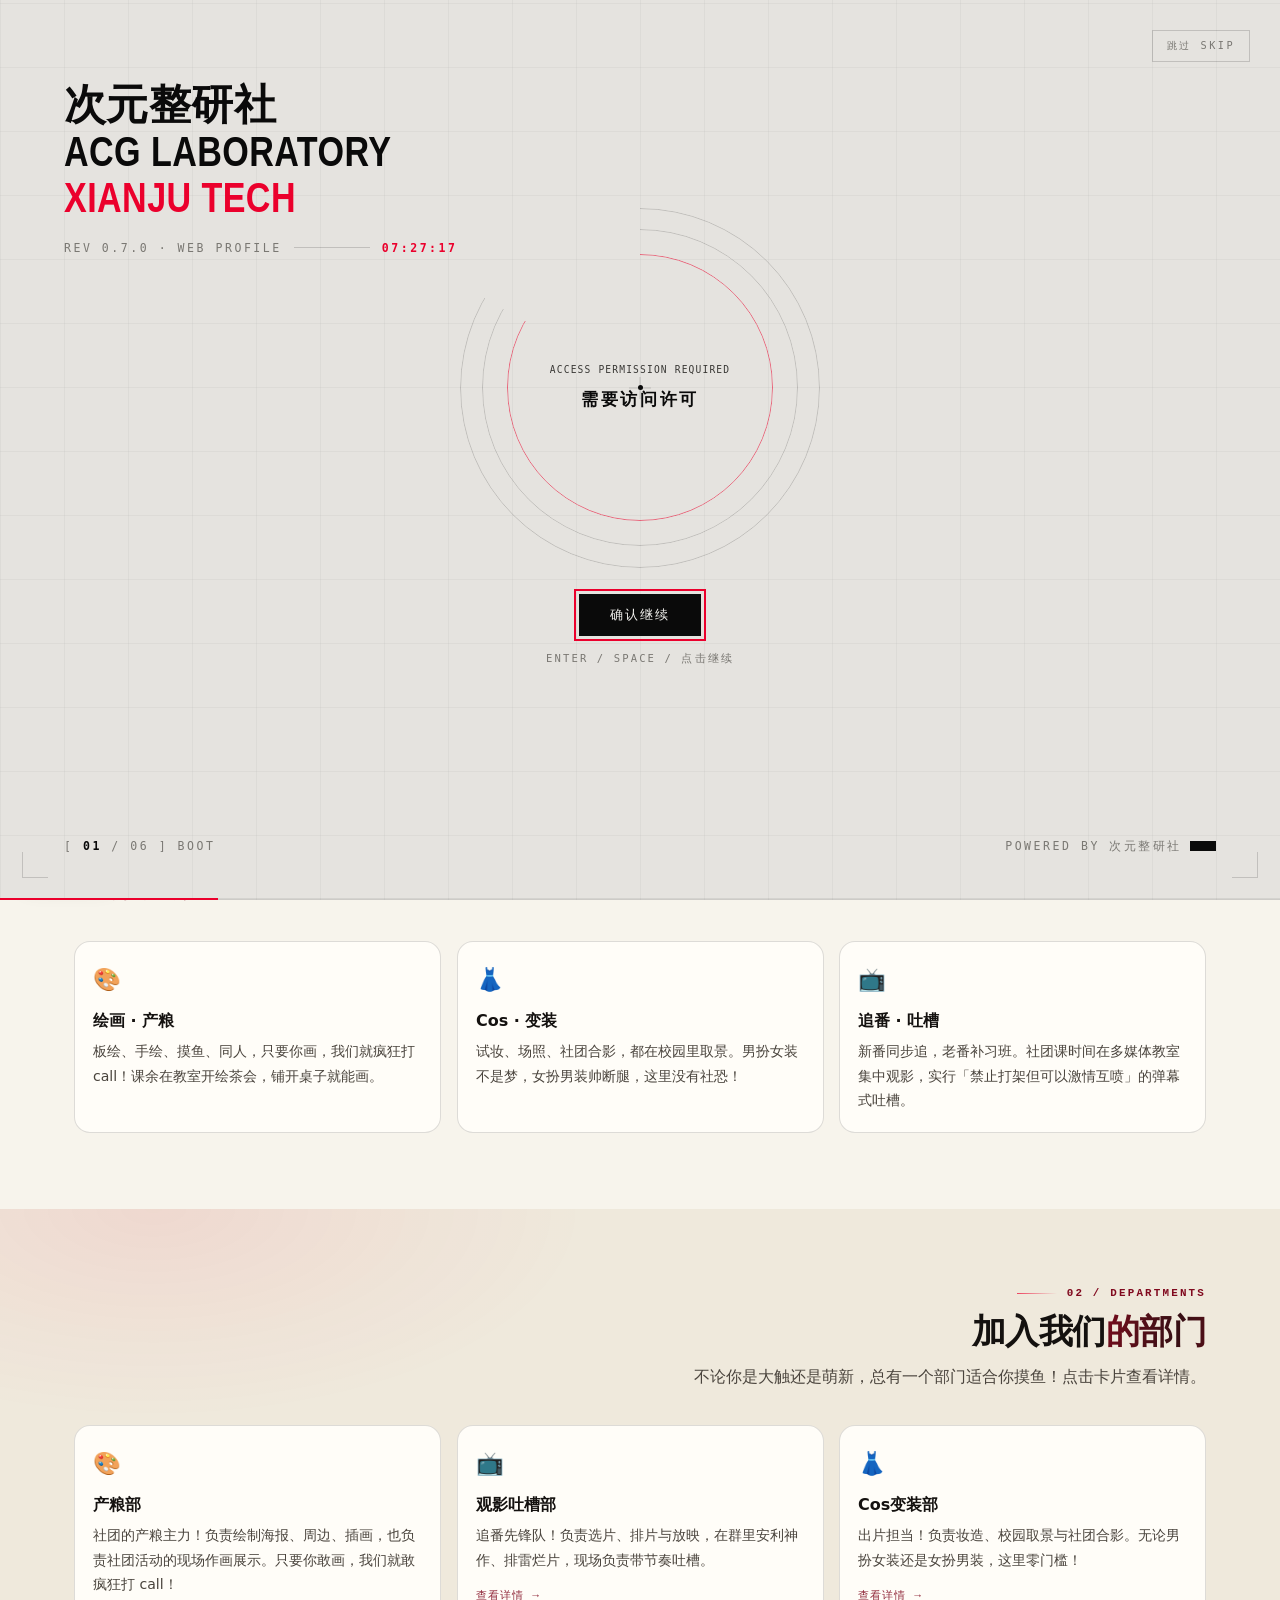
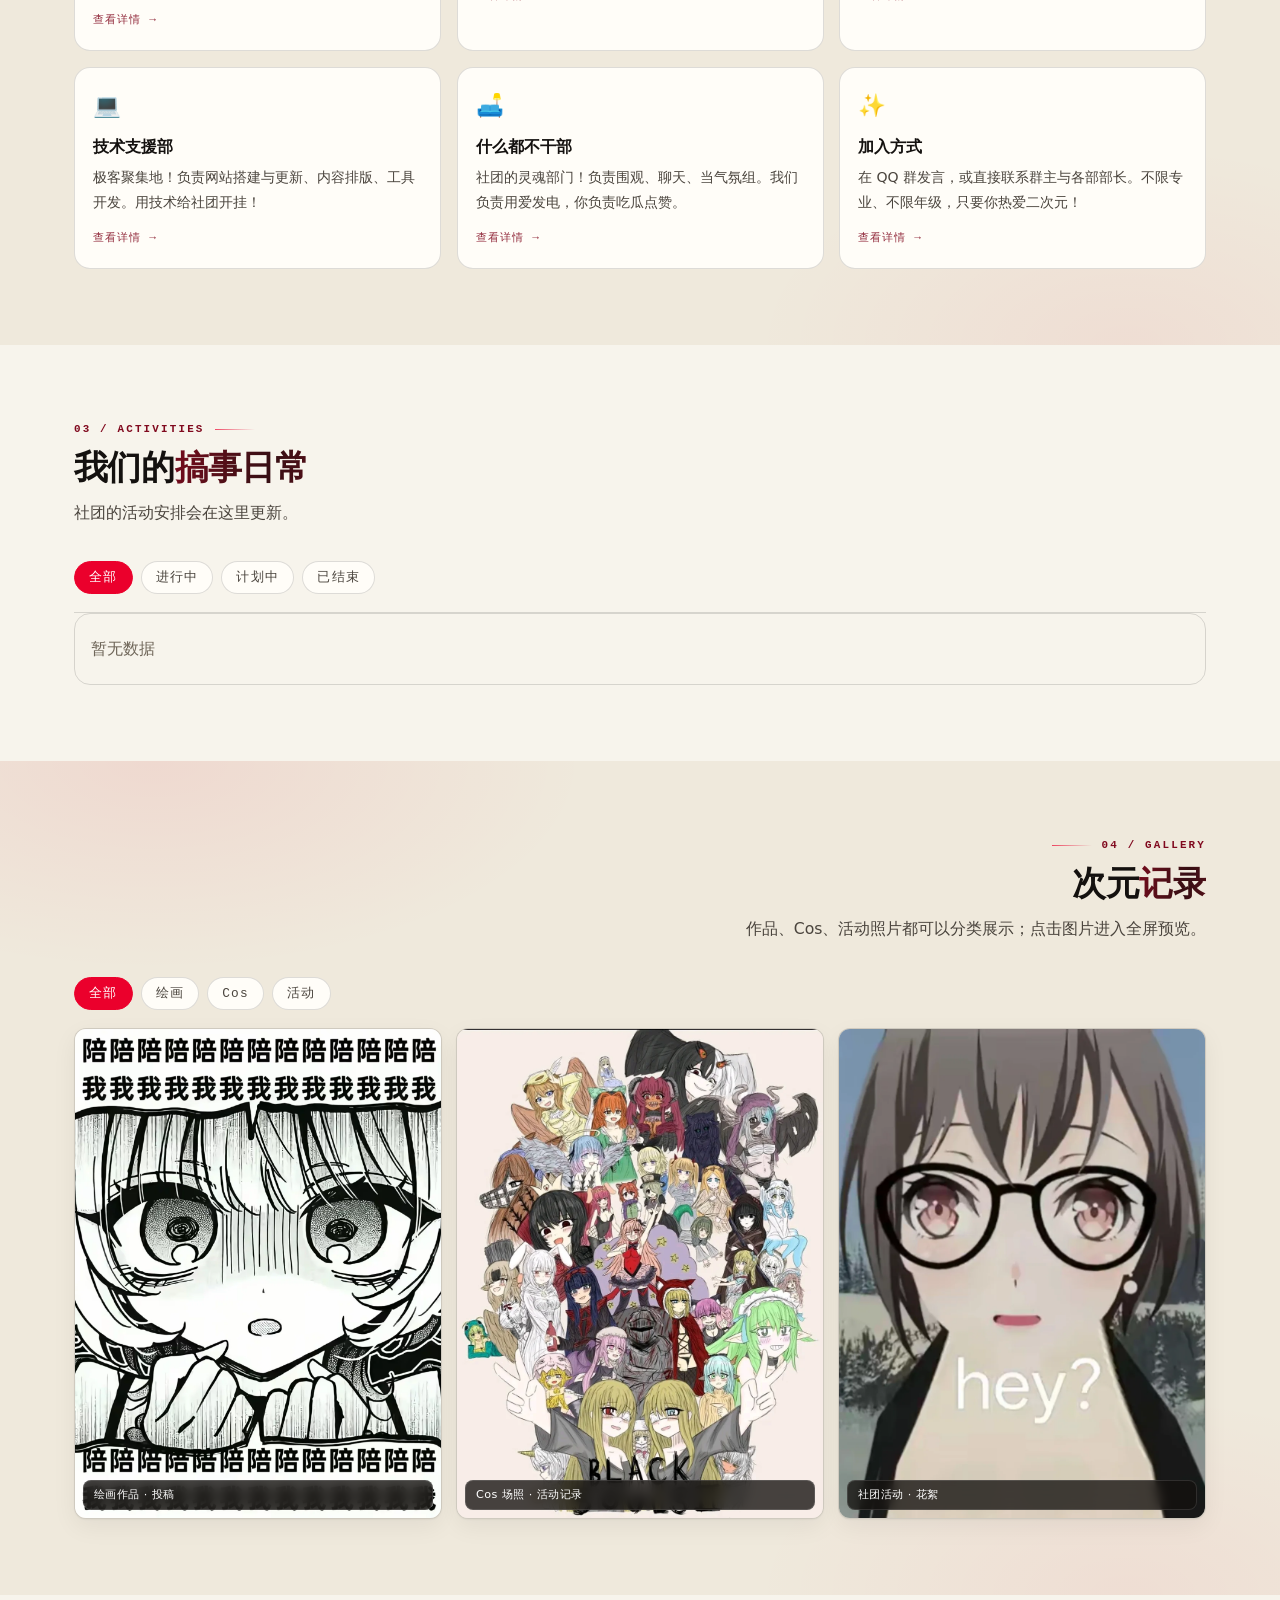
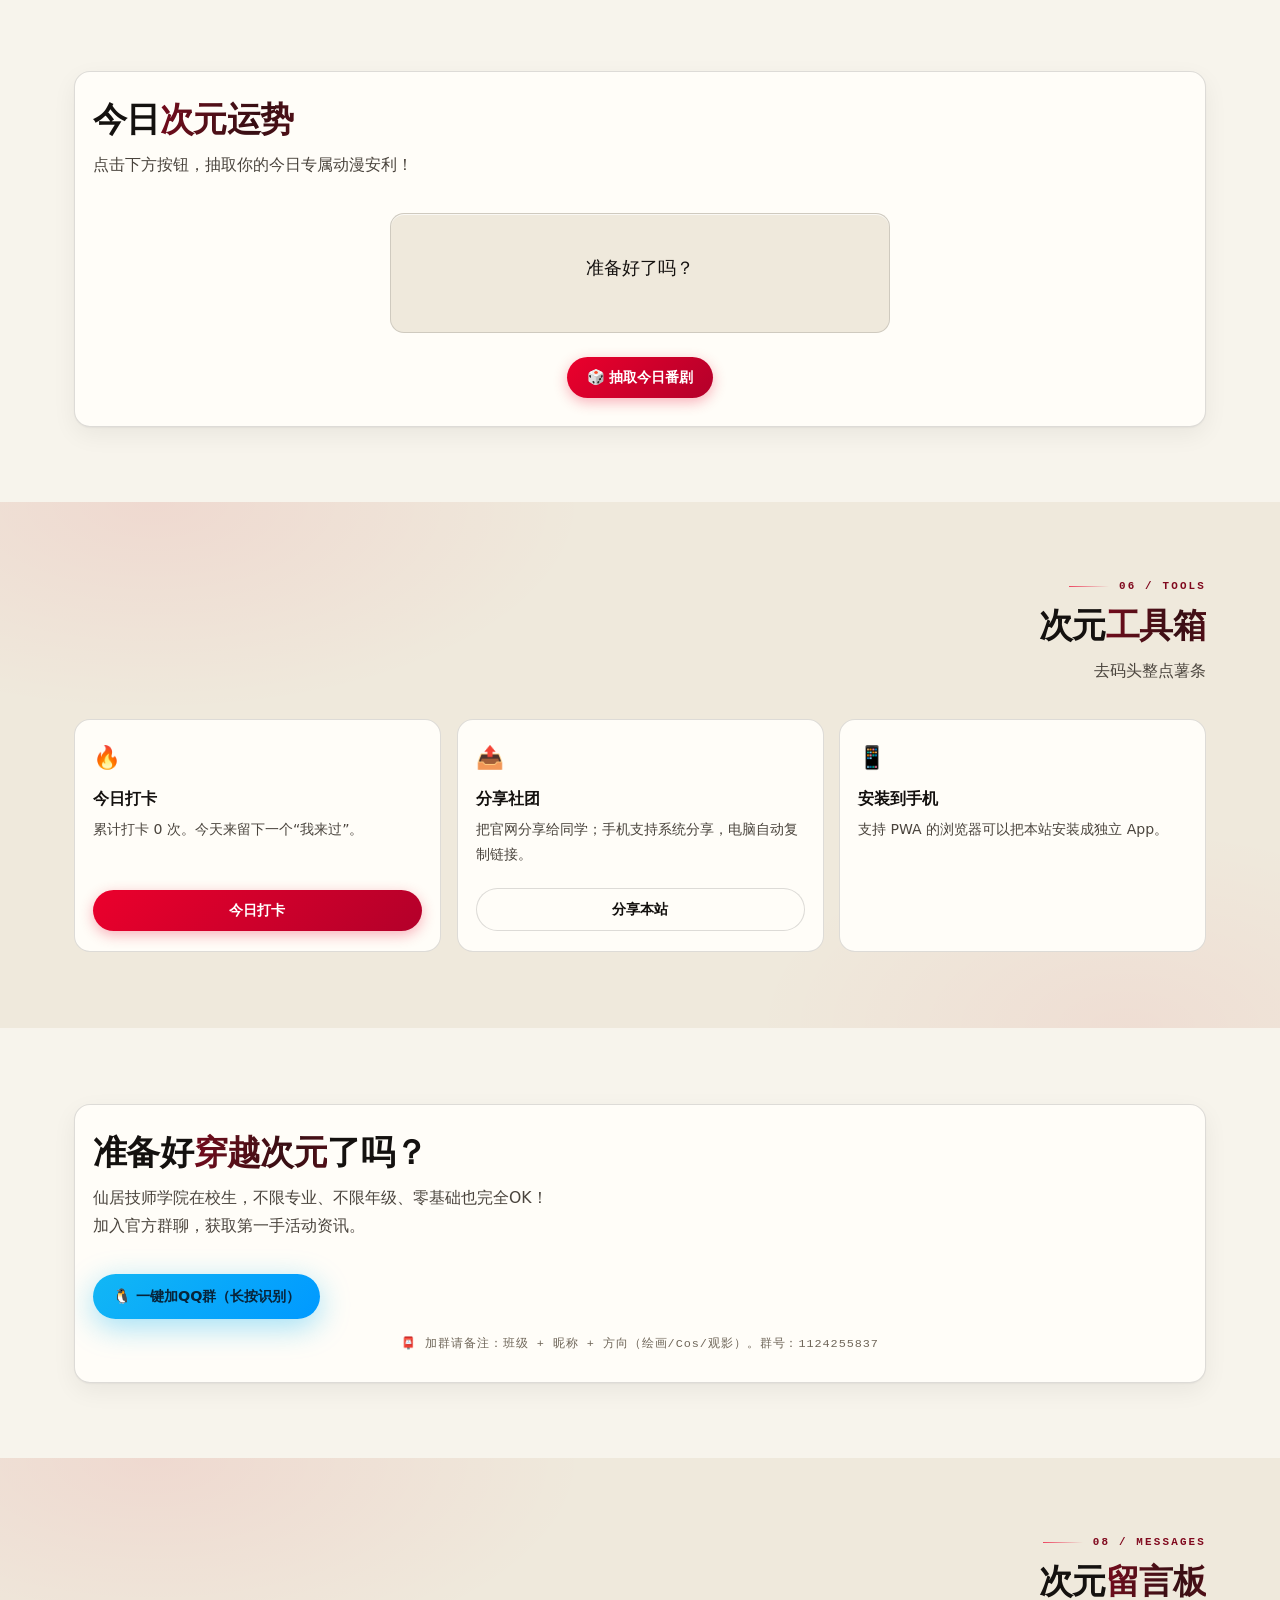
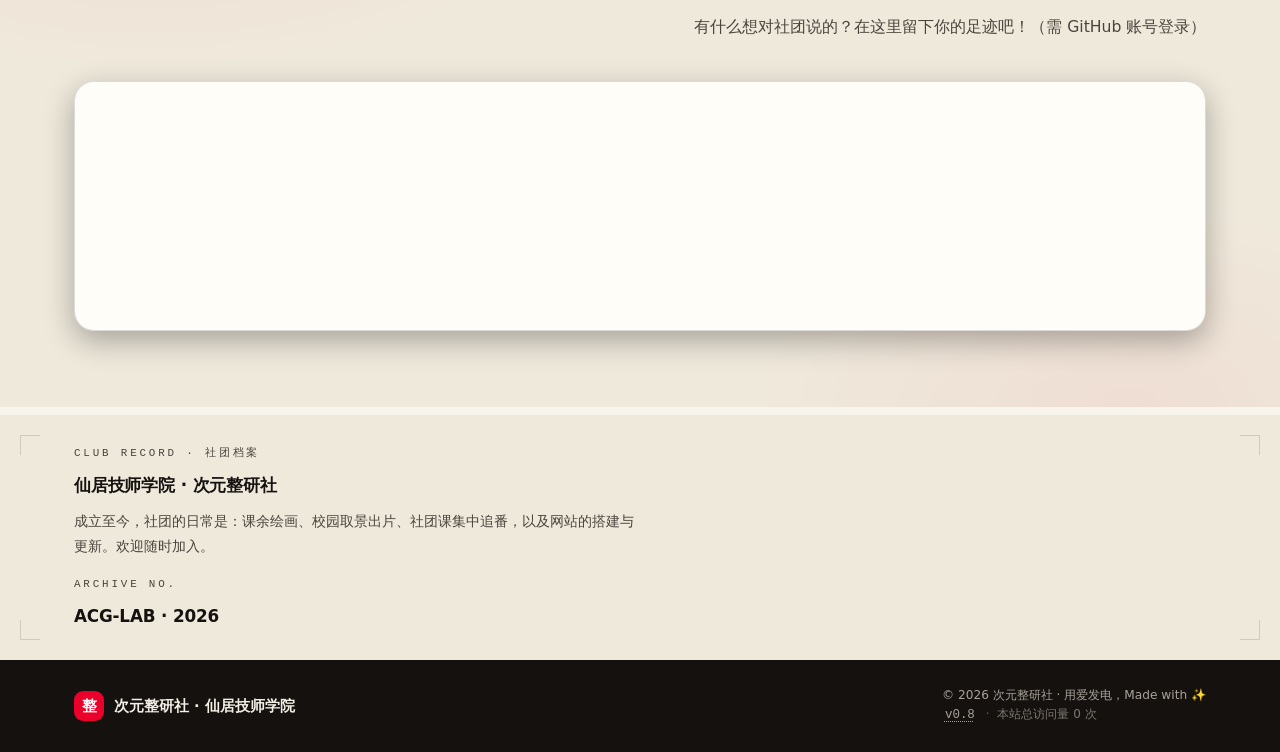
==== commit cd92e599: "Add files via upload" ====
--- a/index.html
+++ b/index.html
@@ -315,7 +315,7 @@
   </footer>
 
   <!-- 网站开发者中心 -->
-  <div class="modal-overlay" id="devCenterModal" role="dialog" aria-modal="true" aria-labelledby="devCenterTitle">
+  <div class="modal-overlay" data-lenis-prevent data-lenis-prevent-touch id="devCenterModal" role="dialog" aria-modal="true" aria-labelledby="devCenterTitle">
     <div class="modal-card dev-center-card">
       <button class="modal-close" id="devCenterClose" aria-label="关闭网站开发者中心">✕</button>
       <div class="modal-header">
@@ -367,7 +367,7 @@
   </div>
 
   <!-- 次元名片 -->
-  <div class="modal-overlay" id="authModal" role="dialog" aria-modal="true" aria-labelledby="modalTitle">
+  <div class="modal-overlay" data-lenis-prevent data-lenis-prevent-touch id="authModal" role="dialog" aria-modal="true" aria-labelledby="modalTitle">
     <div class="modal-card">
       <button class="modal-close" id="modalClose" aria-label="关闭名片窗口">✕</button>
       <div class="modal-header"><h2 id="modalTitle">我的次元名片</h2><p class="modal-subtitle">仅保存在你的浏览器本地，不需要账号或密码</p></div>
@@ -387,7 +387,7 @@
   </div>
 
   <!-- 网站贡献者 -->
-  <div class="modal-overlay" id="developerModal" role="dialog" aria-modal="true" aria-labelledby="developerModalTitle">
+  <div class="modal-overlay" data-lenis-prevent data-lenis-prevent-touch id="developerModal" role="dialog" aria-modal="true" aria-labelledby="developerModalTitle">
     <div class="modal-card developer-card">
       <button class="modal-close" id="developerModalClose" aria-label="关闭网站贡献者">✕</button>
       <div class="modal-header"><p class="section-label">CONTRIBUTORS</p><h2 id="developerModalTitle">网站贡献者</h2><p class="modal-subtitle">感谢每一位为次元整研社网站建设提供支持的人。</p></div>
@@ -402,7 +402,7 @@
   </div>
 
   <!-- 部门详情 -->
-  <div class="modal-overlay" id="deptModal">
+  <div class="modal-overlay" data-lenis-prevent data-lenis-prevent-touch id="deptModal">
     <div class="modal-card" style="max-width: 600px; text-align: left;">
       <button class="modal-close" id="deptModalClose" aria-label="关闭部门详情">✕</button>
       <div class="modal-header" style="text-align: center;">
@@ -425,9 +425,10 @@
       <div class="ms-grab" aria-hidden="true"></div>
 
       <div class="ms-head">
-        <span class="ms-head-title"><span class="ms-live" aria-hidden="true"></span>次元电台</span>
+        <span class="ms-head-title"><span class="ms-live" aria-hidden="true"></span>次元电台<span class="ms-count" id="msCount">0</span></span>
         <button class="ms-close" id="msClose" aria-label="收起播放器">✕</button>
       </div>
+      <p class="ms-error" id="msError" hidden></p>
 
       <div class="ms-cover">
         <span class="ms-cover-emoji" id="msCover">🎧</span>
--- a/style.css
+++ b/style.css
@@ -2975,7 +2975,7 @@
 
 /* ---------- 播放器收尾微调 ---------- */
 /* 列表默认能完整放下 3 首，不出现半截行 */
-.ms-list { max-height: 168px; }
+.ms-list { max-height: 224px; }
 
 /* 抽屉展开时把右侧页签淡出，避免留一条红色残边 */
 @media (min-width: 820px) {
@@ -2992,4 +2992,114 @@
   .ms-controls { margin-bottom: 10px !important; }
 }
 
+/* ---------- 歌单计数 / 错误条 / 坏曲标记 ---------- */
+.ms-count {
+  display: inline-grid;
+  place-items: center;
+  min-width: 18px; height: 16px;
+  padding: 0 5px;
+  margin-left: 6px;
+  border-radius: 999px;
+  background: var(--v9-band);
+  border: 1px solid var(--v9-line);
+  color: var(--v9-ink-3);
+  font-size: .62rem;
+  letter-spacing: 0;
+}
+.ms-error {
+  margin: 0 0 10px;
+  padding: 8px 10px;
+  border-radius: 10px;
+  background: color-mix(in srgb, #d93025 8%, #fff);
+  border: 1px solid color-mix(in srgb, #d93025 32%, #fff);
+  color: #8c1d18;
+  font-size: .72rem;
+  line-height: 1.5;
+  word-break: break-word;
+}
+.ms-error[hidden] { display: none !important; }
+
+.ms-item.bad .ms-item-title { color: #8c1d18; }
+.ms-item.bad .ms-item-state::before { content: '!'; color: #d93025; font-weight: 700; }
+.ms-item.bad .ms-item-state { color: #d93025; }
+
+
+/* ===================================================================
+   📱 手机端弹层滚动修复
+   -------------------------------------------------------------------
+   旧结构：居中卡片 + max-height:88vh + 卡片自己 overflow:auto。
+   手机上 vh 取"大视口"，卡片常比可见区域高；上下两端都被切，
+   手指一旦滑到卡片外的遮罩上（那里不滚），就表现为「滑不动」。
+
+   现在：
+     · 所有弹层：卡片可滚、overscroll 不传染、touch-action 明确允许纵向拖动
+     · 开发者中心 / 开发者名单（内容长）：做成整屏面板，关闭按钮 sticky 常驻
+     · 部门介绍、登录等短弹层：保持居中卡片，不会变成一大片空白
+   =================================================================== */
+@media (max-width: 819px) {
+  .modal-overlay {
+    align-items: center !important;
+    padding: 14px !important;
+  }
+
+  .modal-card {
+    width: 100% !important;
+    max-width: 100% !important;
+    max-height: 92dvh !important;
+    margin: auto !important;
+    border-radius: 18px !important;
+    transform: none !important;
+    overflow-y: auto !important;
+    overflow-x: hidden !important;
+    -webkit-overflow-scrolling: touch;
+    overscroll-behavior: contain;
+    touch-action: pan-y;
+  }
+  .modal-overlay.active .modal-card { transform: none !important; }
+
+  /* 关闭按钮常驻，滚动时也点得到 */
+  .modal-close {
+    position: sticky !important;
+    top: 0 !important;
+    float: right;
+    margin: -10px -8px 0 0 !important;
+    width: 40px; height: 40px;
+    display: grid; place-items: center;
+    border-radius: 12px;
+    background: var(--v9-surface, #fff) !important;
+    border: 1px solid var(--v9-line, #e6e0d4) !important;
+    z-index: 30;
+  }
+
+  /* ---- 内容长的两个弹层：整屏面板 ---- */
+  #devCenterModal,
+  #developerModal {
+    align-items: stretch !important;
+    padding: 0 !important;
+  }
+  #devCenterModal .modal-card,
+  #developerModal .modal-card {
+    height: 100vh !important;
+    height: 100dvh !important;
+    max-height: 100dvh !important;
+    margin: 0 !important;
+    border-radius: 0 !important;
+    border: 0 !important;
+    padding: 22px 18px calc(28px + env(safe-area-inset-bottom)) !important;
+  }
+
+  /* 开发者中心内部：单列排布 */
+  .dev-center-card { max-width: 100% !important; max-height: none !important; }
+  .dev-center-grid { grid-template-columns: 1fr !important; gap: 12px !important; margin-top: 18px !important; }
+  .dev-panel { padding: 15px !important; }
+  .dev-panel-wide { grid-column: auto !important; }
+  .changelog-item { grid-template-columns: 1fr !important; gap: 3px !important; }
+  .changelog-item strong { font-size: .74rem; letter-spacing: .04em; }
+  .debug-output { grid-template-columns: 1fr !important; }
+
+  /* 开发者名单 */
+  .developer-card { max-width: 100% !important; }
+  .developer-grid { grid-template-columns: 1fr !important; }
+}
+
 /* ===== 视觉方案 v0.9 结束 ===== */
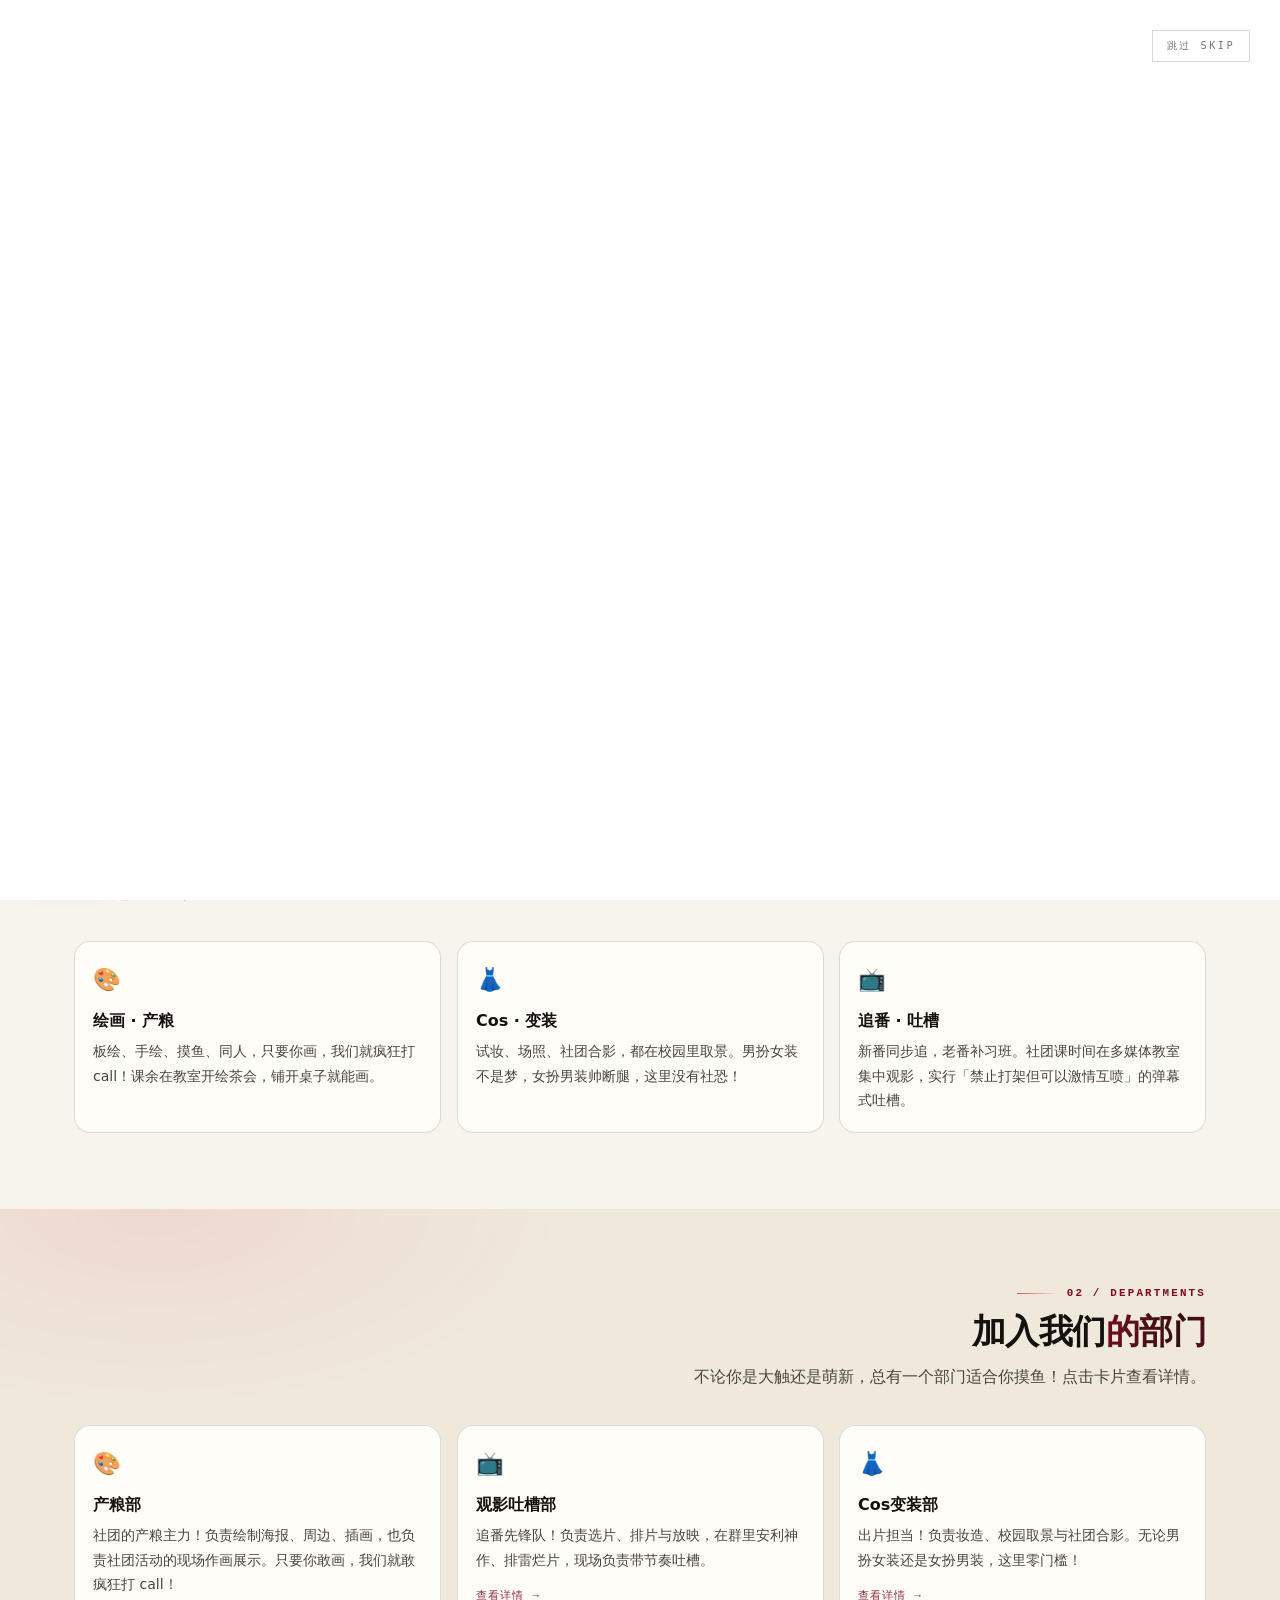
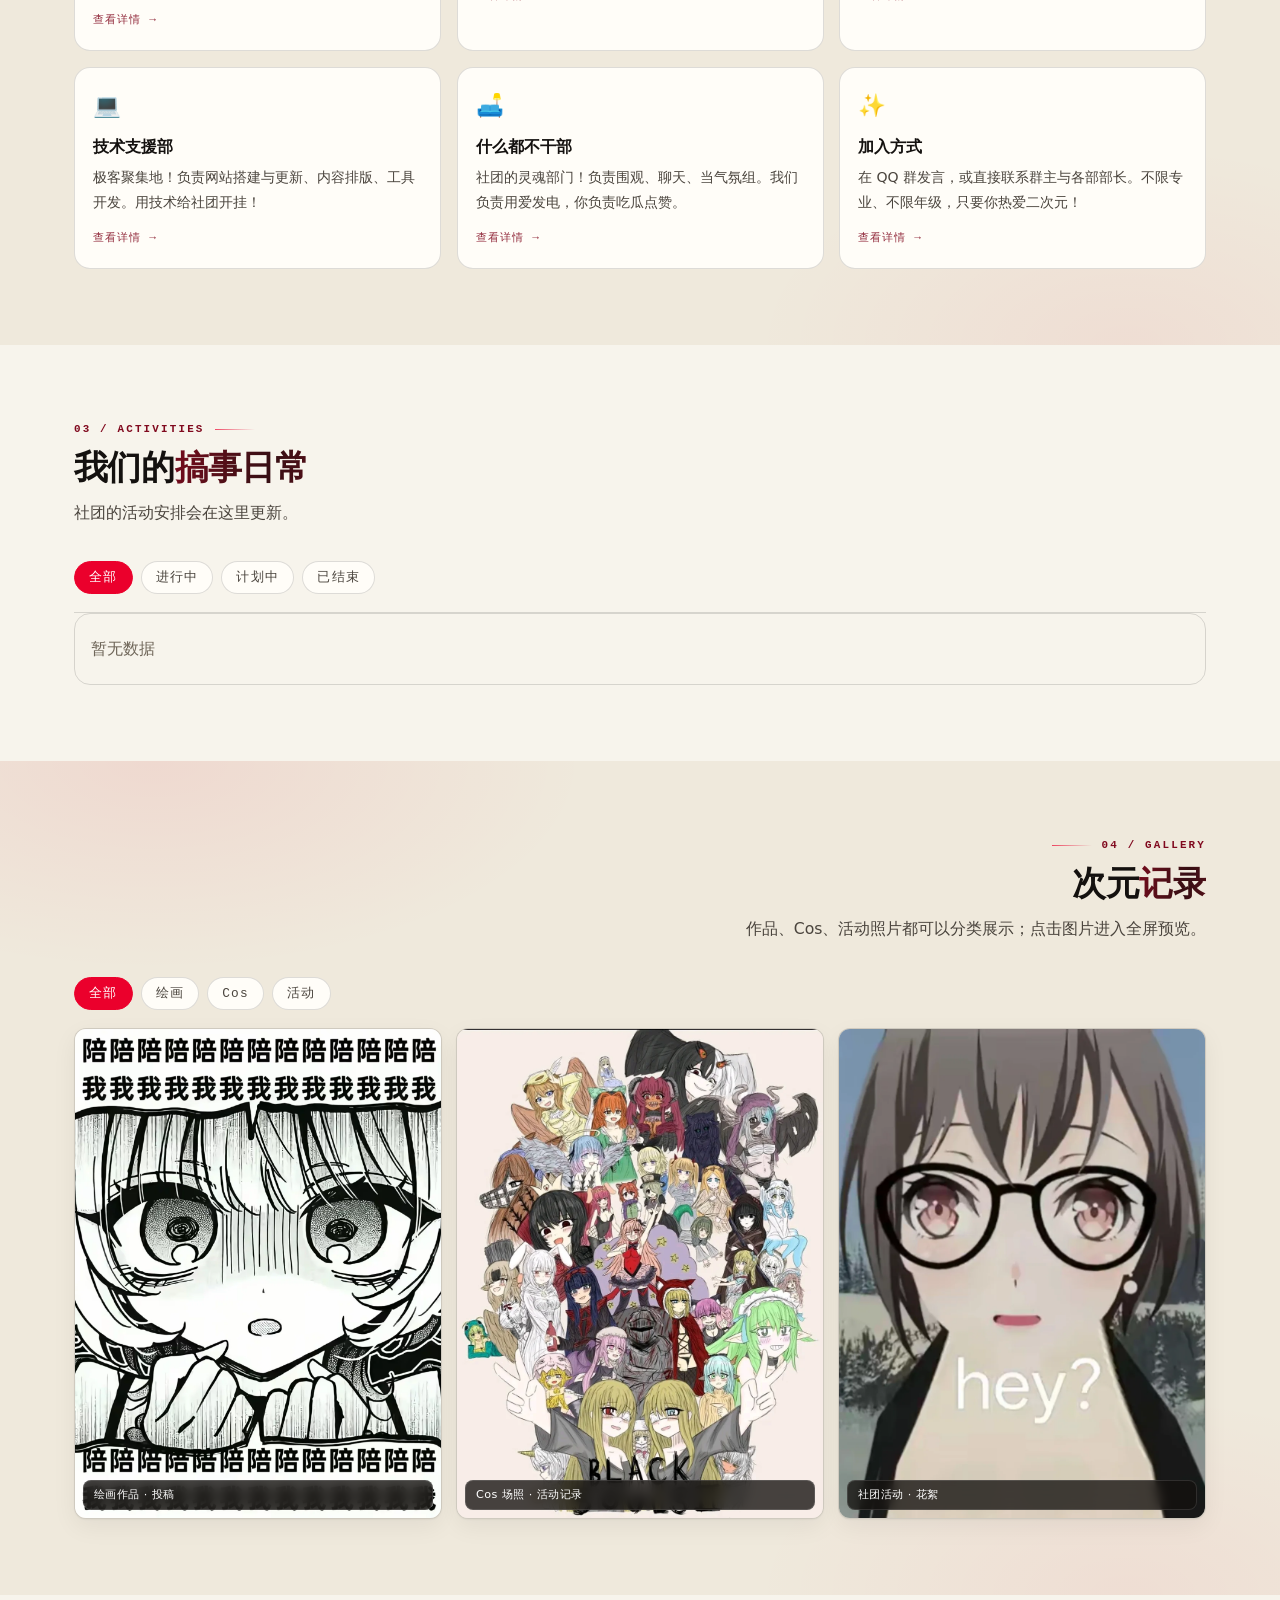
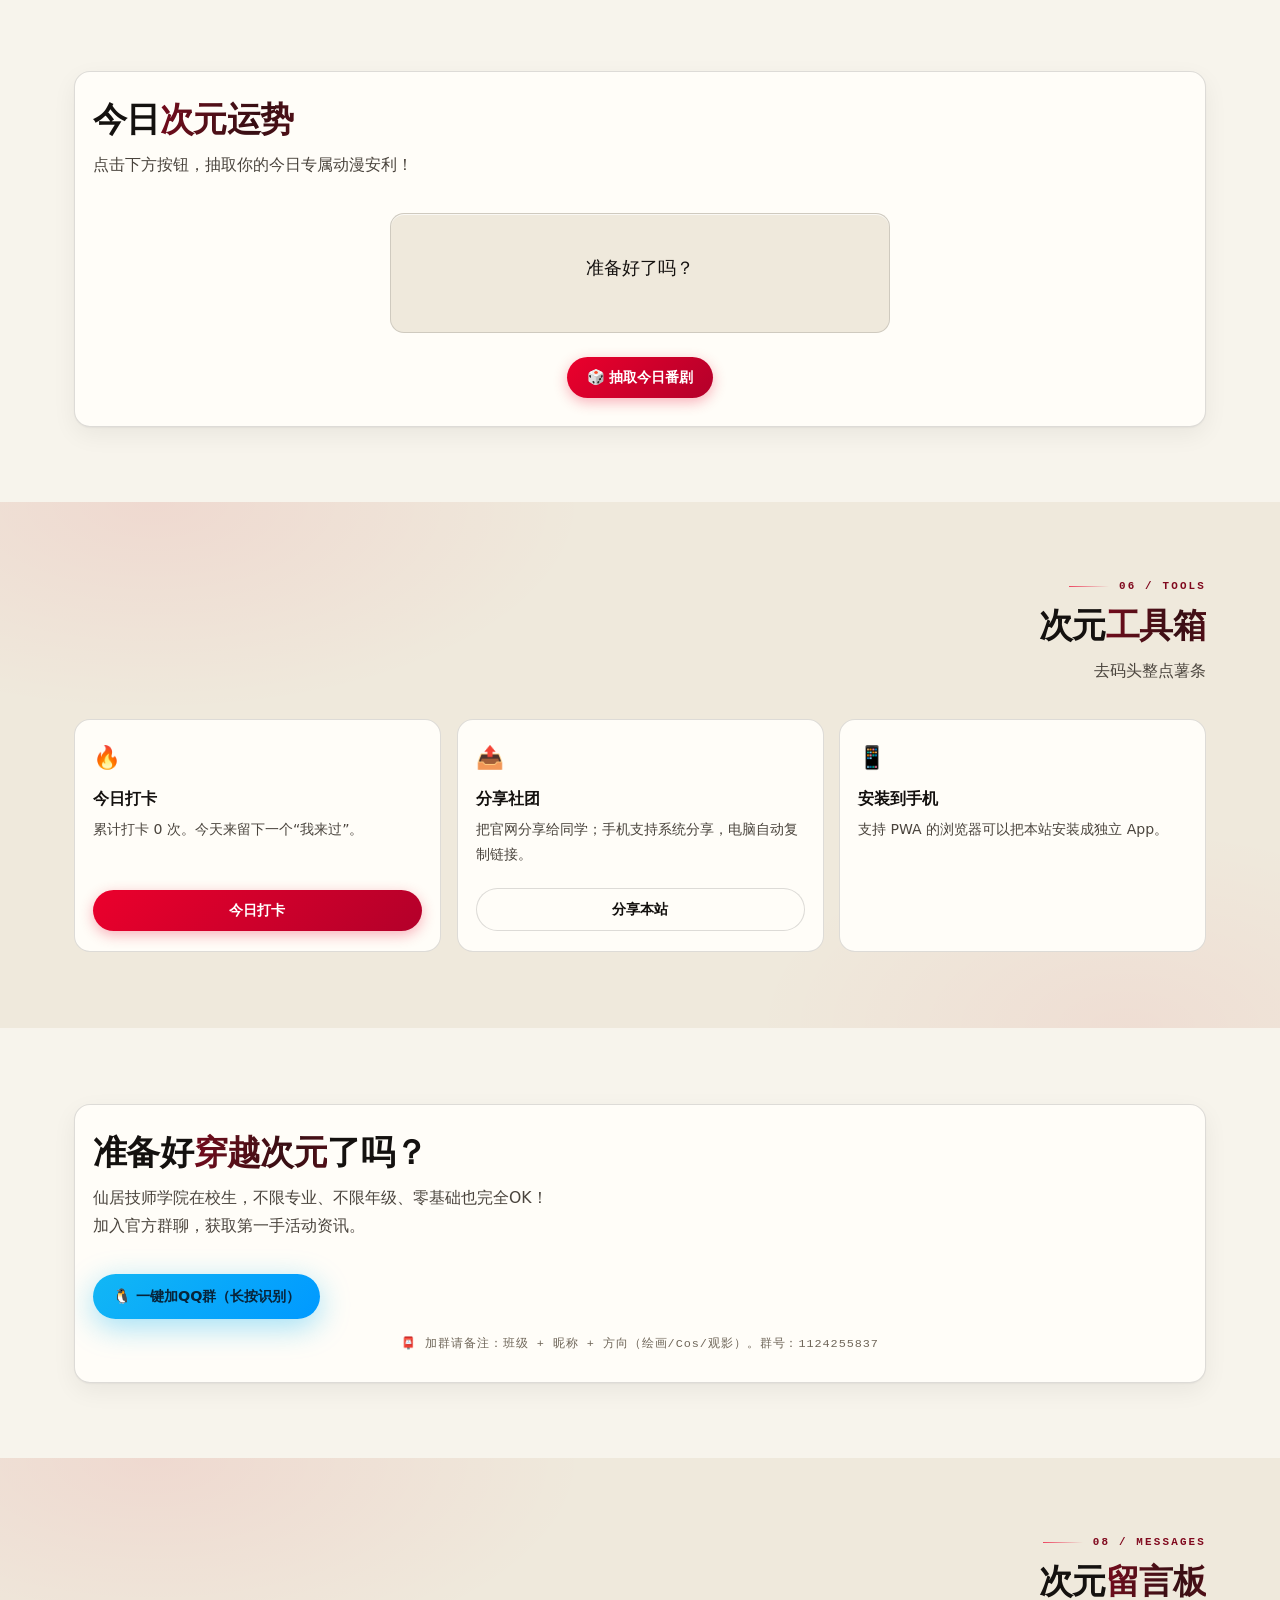
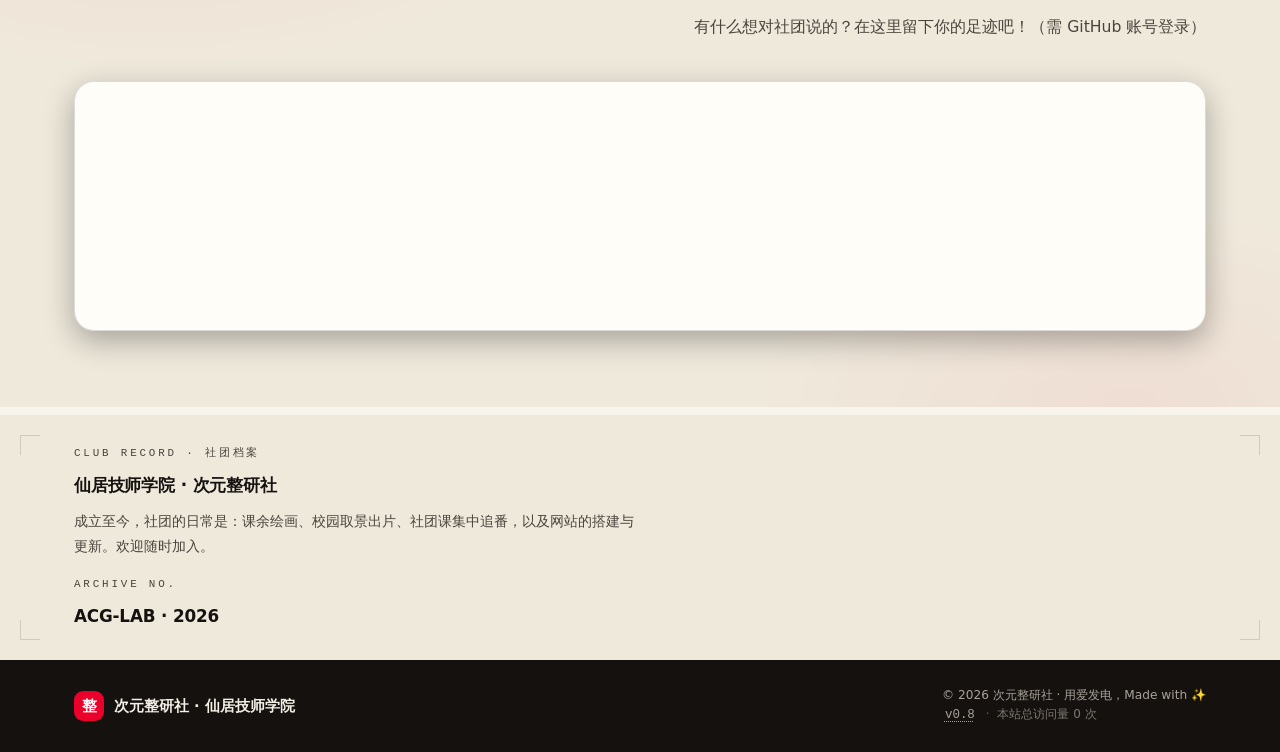
==== commit 1ab9b212: "Add files via upload" ====
--- a/index.html
+++ b/index.html
@@ -22,7 +22,7 @@
   <meta name="twitter:description" content="绘画、Cos、观影、技术共建，一个属于我们的次元基地。" />
   <meta name="twitter:image" content="https://acg-lab.xyz/assets/images/bg.jpg" />
 
-  <meta name="theme-color" content="#0b0b14" />
+  <meta name="theme-color" content="#f7f4ec" />
   <meta name="mobile-web-app-capable" content="yes" />
   <meta name="apple-mobile-web-app-capable" content="yes" />
   <meta name="apple-mobile-web-app-title" content="次元整研社" />
@@ -46,8 +46,10 @@
   <!-- 主题首屏防闪：在绘制前同步套用已保存主题，避免非默认主题先闪一下 EVA 红黑 -->
   <script>
     (function () {
-      var THEME_COLORS = {
-        eva: '#0b0b14', miku: '#071113', genshin: '#121020', sakura: '#1f1822', cyber: '#0a0a0a'
+      // 站点已是暖白底，主题只换强调色；这里必须跟页面主色一致，
+      // 否则手机上地址栏是深蓝黑、页面却是米白，割裂明显。
+        var THEME_COLORS = {
+          eva: '#f7f4ec', miku: '#f7f4ec', genshin: '#f7f4ec', sakura: '#f7f4ec', cyber: '#f7f4ec'
       };
       var key = 'eva';
       try { key = localStorage.getItem('acg_lab_theme') || 'eva'; } catch (_) {}
@@ -475,4 +477,4 @@
     <button type="button" id="zoomIn" aria-label="放大页面" title="放大">＋</button>
   </div>
 </body>
-</html>
+</html>
--- a/style.css
+++ b/style.css
@@ -804,7 +804,7 @@
 }
 
 /* —— 幕 3：暖白「技术档案」底板 —— */
-.acgb-s3 { background: var(--acgb-bg); }
+.acgb-s3 { background: var(--v9-bg, #f7f4ec); }
 /* 极淡的方格网，给底板一点"档案纸"的质感 */
 .acgb-s3::before {
   content: ""; position: absolute; inset: 0; pointer-events: none; opacity: .5;
@@ -3102,4 +3102,200 @@
   .developer-grid { grid-template-columns: 1fr !important; }
 }
 
-/* ===== 视觉方案 v0.9 结束 ===== */+/* ===== 视觉方案 v0.9 结束 ===== */
+
+/* ===================================================================
+   ⚡ 开屏 · 融合终末地机制（2026-10-20）
+   -------------------------------------------------------------------
+   在原有「黑幕 → 洗白 → 技术档案底板 → 五步授权 → 色散揭幕」上，
+   并入 endfield-ui 的三处机械动效：
+     1. 幕 1 通电：一条强调色横线把屏幕点亮 + 扫描线扫过
+     2. 副标题乱码落定（JS 里 scrambleIn）
+     3. 退场快门：两块纸色面板合上再上下分开，露出首屏
+   曲线沿用终末地的 mech / snap，不用弹跳。
+   =================================================================== */
+
+:root {
+  --acgb-mech: cubic-bezier(.7, 0, .2, 1);
+  --acgb-snap: cubic-bezier(.16, 1, .3, 1);
+}
+
+/* ---------- 幕 1：通电 ---------- */
+/* 用 scaleX 而不是 width：不动布局属性，曲线也更顺 */
+.acgb-pw {
+  position: absolute;
+  left: 50%;
+  top: 50%;
+  height: 2px;
+  width: min(46%, 520px);
+  background: var(--acgb-accent);
+  transform: translate(-50%, -50%) scaleX(0);
+  transform-origin: 50% 50%;
+  box-shadow: 0 0 18px color-mix(in srgb, var(--acgb-accent) 65%, transparent);
+  animation: acgbPw 430ms var(--acgb-mech) forwards, acgbPwOut 260ms var(--acgb-mech) 1150ms forwards;
+}
+@keyframes acgbPw {
+  0%   { transform: translate(-50%, -50%) scaleX(0); }
+  100% { transform: translate(-50%, -50%) scaleX(1); }
+}
+@keyframes acgbPwOut {
+  to { opacity: 0; }
+}
+
+/* 通电后那条缝留在原地，作为后面内容的中轴 */
+.acgb-scan {
+  position: absolute;
+  left: 0;
+  right: 0;
+  height: 1px;
+  top: 50%;
+  background: linear-gradient(90deg, transparent, var(--acgb-accent), transparent);
+  opacity: 0;
+  animation: acgbScan 620ms var(--acgb-mech) 260ms forwards;
+}
+@keyframes acgbScan {
+  0%   { top: 50%; opacity: 0; }
+  15%  { opacity: .85; }
+  100% { top: 0; opacity: 0; }
+}
+
+/* 幕 1 的标识改为「被通电点亮」：更快、更硬，不再软软地飘上来 */
+.acgb-s1-logo {
+  animation: acgbLogoIn .44s var(--acgb-snap) .30s forwards !important;
+  /* 垫一层纯黑遮住通电线，形成"线撞到标识就停"的观感 */
+  background: #000;
+  padding: 0 20px;
+}
+
+/* ---------- 退场：快门 ---------- */
+.acgb-shutter {
+  position: absolute;
+  inset: 0;
+  z-index: 60;
+  pointer-events: none;
+  display: none;
+}
+.acgb-shutter.go { display: block; }
+.acgb-shutter i {
+  position: absolute;
+  left: 0;
+  right: 0;
+  height: 50.5%;
+  background: var(--v9-bg, #f7f4ec);
+  display: block;
+}
+.acgb-shutter i:nth-child(1) { top: 0; }
+.acgb-shutter i:nth-child(2) { bottom: 0; }
+/* 中缝一道强调色细线，分开瞬间收掉 */
+.acgb-shutter::after {
+  content: '';
+  position: absolute;
+  left: 0;
+  right: 0;
+  top: 50%;
+  height: 1px;
+  background: var(--acgb-accent);
+  transform: scaleX(0);
+  transform-origin: 50% 50%;
+}
+.acgb-shutter.go::after {
+  animation: acgbSeam 380ms var(--acgb-snap) forwards;
+}
+.acgb-shutter.go i:nth-child(1) {
+  animation: acgbShutterUp 420ms var(--acgb-mech) 60ms forwards;
+}
+.acgb-shutter.go i:nth-child(2) {
+  animation: acgbShutterDown 420ms var(--acgb-mech) 60ms forwards;
+}
+@keyframes acgbSeam {
+  0%   { transform: scaleX(0); }
+  45%  { transform: scaleX(1); }
+  100% { transform: scaleX(1); opacity: 0; }
+}
+@keyframes acgbShutterUp { to { transform: translateY(-101%); } }
+@keyframes acgbShutterDown { to { transform: translateY(101%); } }
+
+/* ---------- 步骤编号：等宽数字，计数时不跳动 ---------- */
+.acgb-stepnow {
+  font-variant-numeric: tabular-nums;
+}
+
+/* ---------- 减少动态效果：一律不播，直接显示终态 ---------- */
+@media (prefers-reduced-motion: reduce) {
+  .acgb-pw,
+  .acgb-scan,
+  .acgb-shutter,
+  .acgb-shutter i,
+  .acgb-shutter::after { display: none !important; animation: none !important; }
+  .acgb-s1-logo { animation: none !important; opacity: 1 !important; transform: none !important; }
+}
+
+/* ---------- 右上角：实时数据 + SKIP ---------- */
+.acgb-topright {
+  position: absolute;
+  top: clamp(18px, 3.5vh, 30px);
+  right: clamp(18px, 3vw, 30px);
+  z-index: 20;
+  display: flex;
+  align-items: center;
+  gap: 20px;
+}
+/* 包进 flex 后，SKIP 不再自己绝对定位 */
+.acgb-topright .acgb-skip {
+  position: static;
+  top: auto;
+  right: auto;
+}
+
+.acgb-hud {
+  display: flex;
+  align-items: center;
+  gap: 12px;
+  /* 黑幕阶段先不显示：深色字压黑底等于看不见，等底板亮起再淡入 */
+  opacity: 0;
+  transition: opacity .42s ease;
+}
+.acgb-hud.on { opacity: 1; }
+.acgb-hud-i {
+  display: flex;
+  align-items: baseline;
+  gap: 6px;
+  white-space: nowrap;
+}
+.acgb-hud-i b {
+  font-family: var(--acgb-din);
+  font-size: 1.02rem;
+  font-weight: 700;
+  letter-spacing: .04em;
+  color: var(--acgb-ink);
+  font-variant-numeric: tabular-nums;
+  line-height: 1;
+}
+.acgb-hud-i i {
+  font-style: normal;
+  font-family: var(--acgb-mono);
+  font-size: .6rem;
+  letter-spacing: .18em;
+  color: var(--acgb-muted);
+  line-height: 1;
+}
+.acgb-hud-sep {
+  width: 1px;
+  height: 13px;
+  background: var(--acgb-hair);
+  flex: none;
+}
+
+/* 窄屏：标签缩一号，避免和 SKIP 挤在一起 */
+@media (max-width: 620px) {
+  .acgb-topright { gap: 12px; }
+  .acgb-hud { gap: 8px; }
+  .acgb-hud-i { gap: 4px; }
+  .acgb-hud-i b { font-size: .9rem; }
+  .acgb-hud-i i { font-size: .52rem; letter-spacing: .1em; }
+}
+@media (max-width: 420px) {
+  /* 再窄就只留数字，标签让位给 SKIP */
+  .acgb-hud-i i { display: none; }
+  .acgb-hud-sep { height: 11px; }
+}
